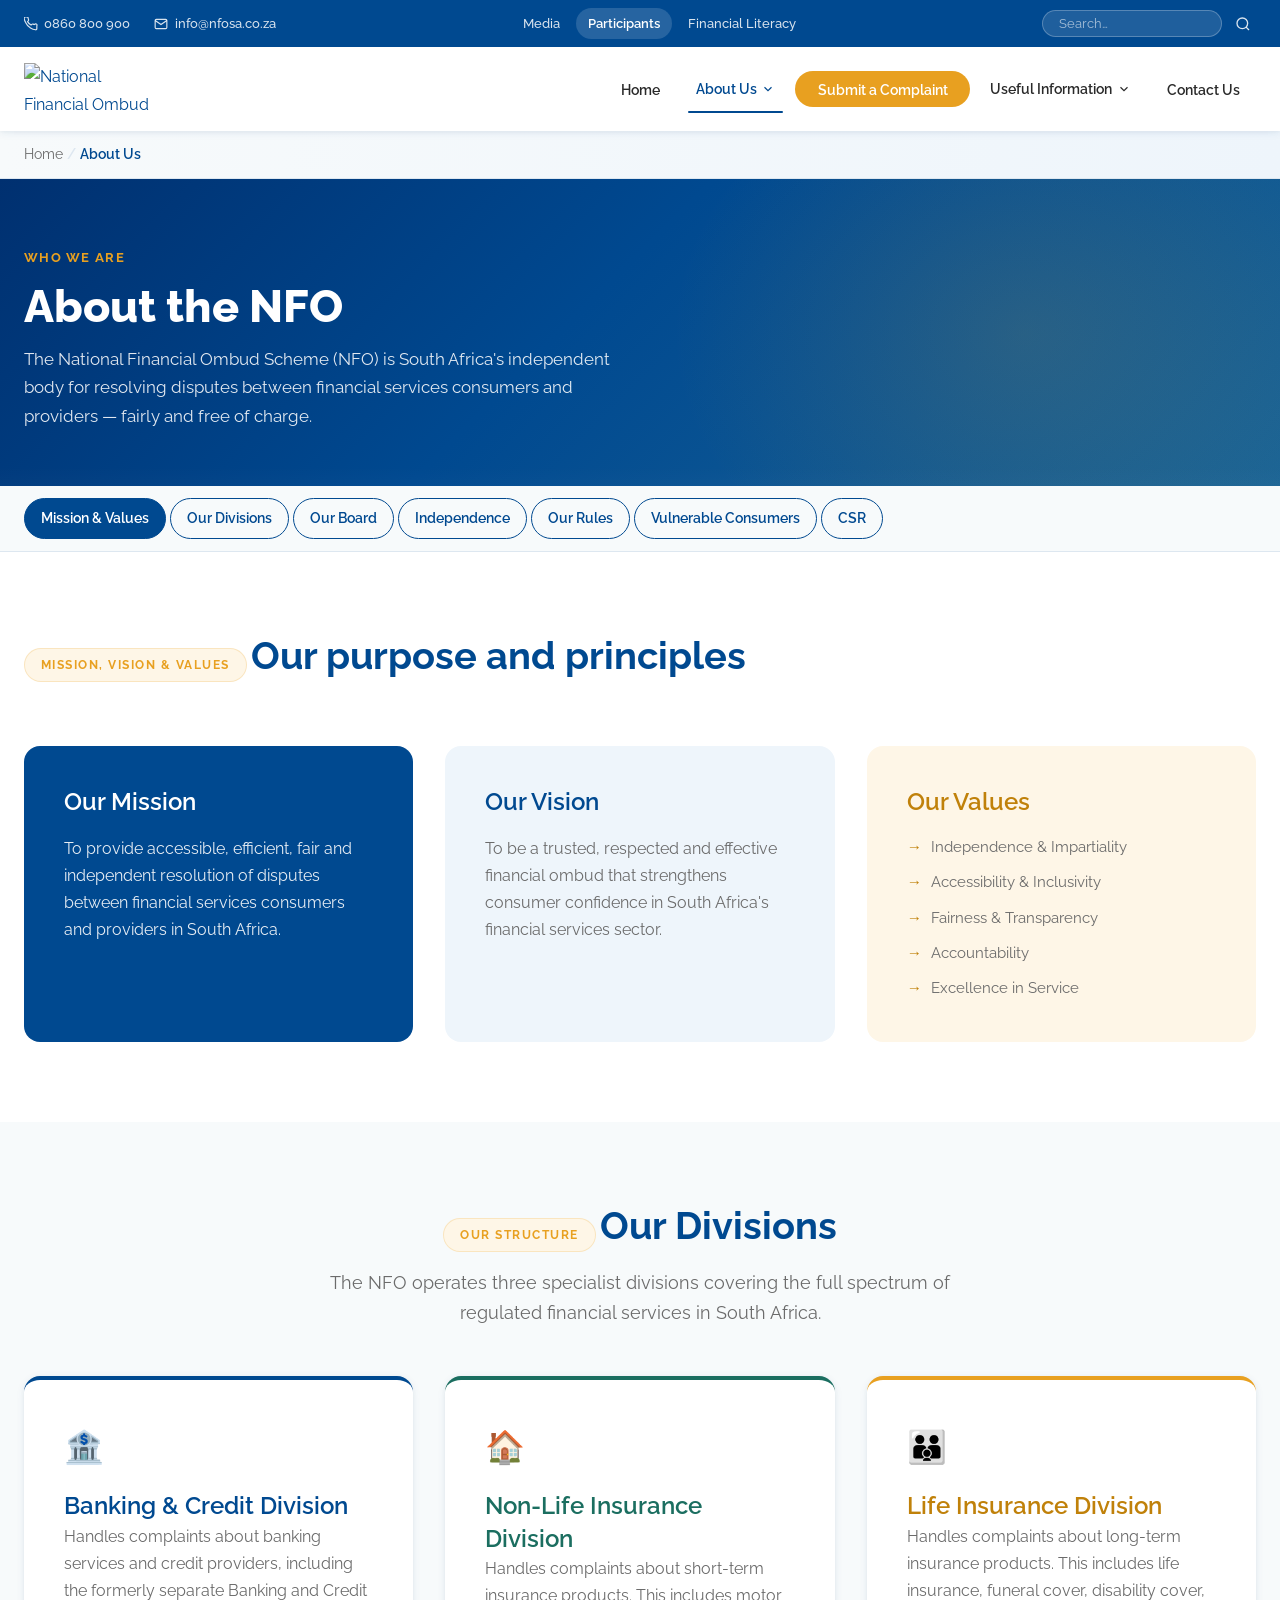
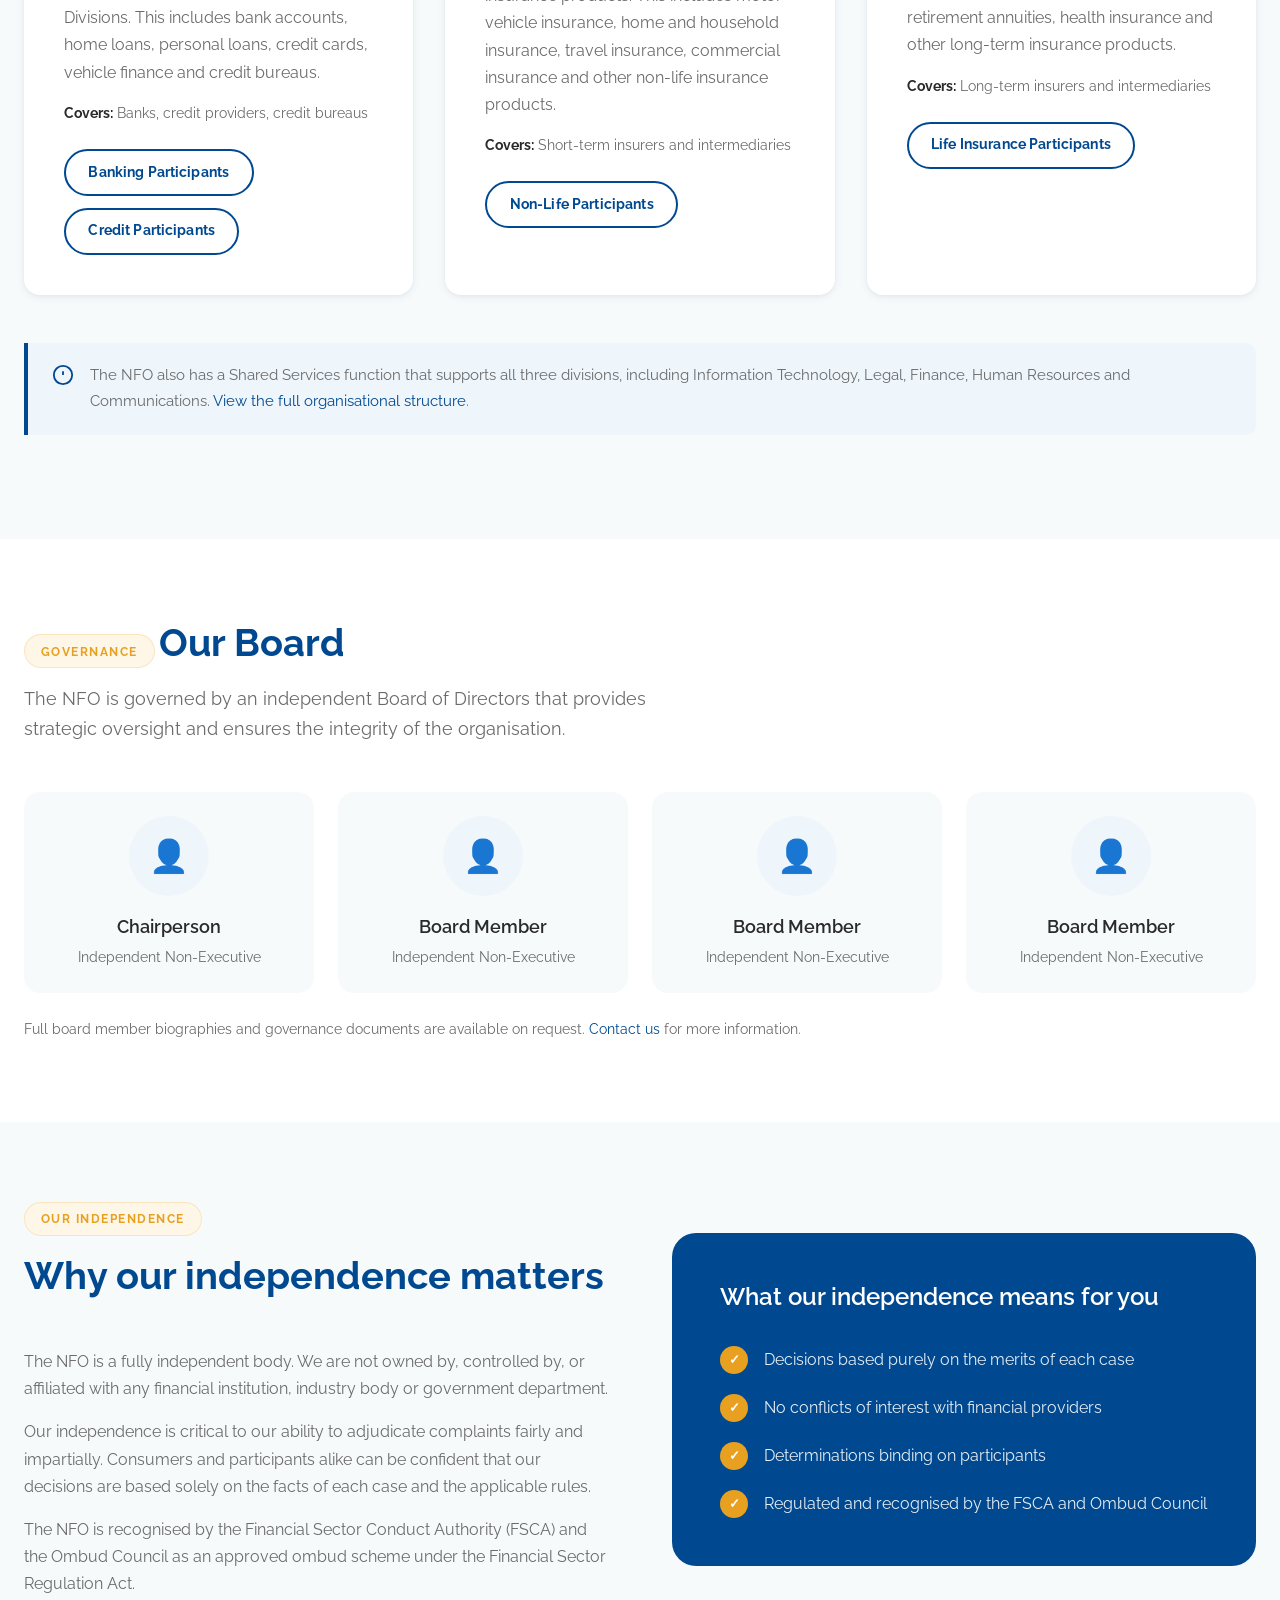
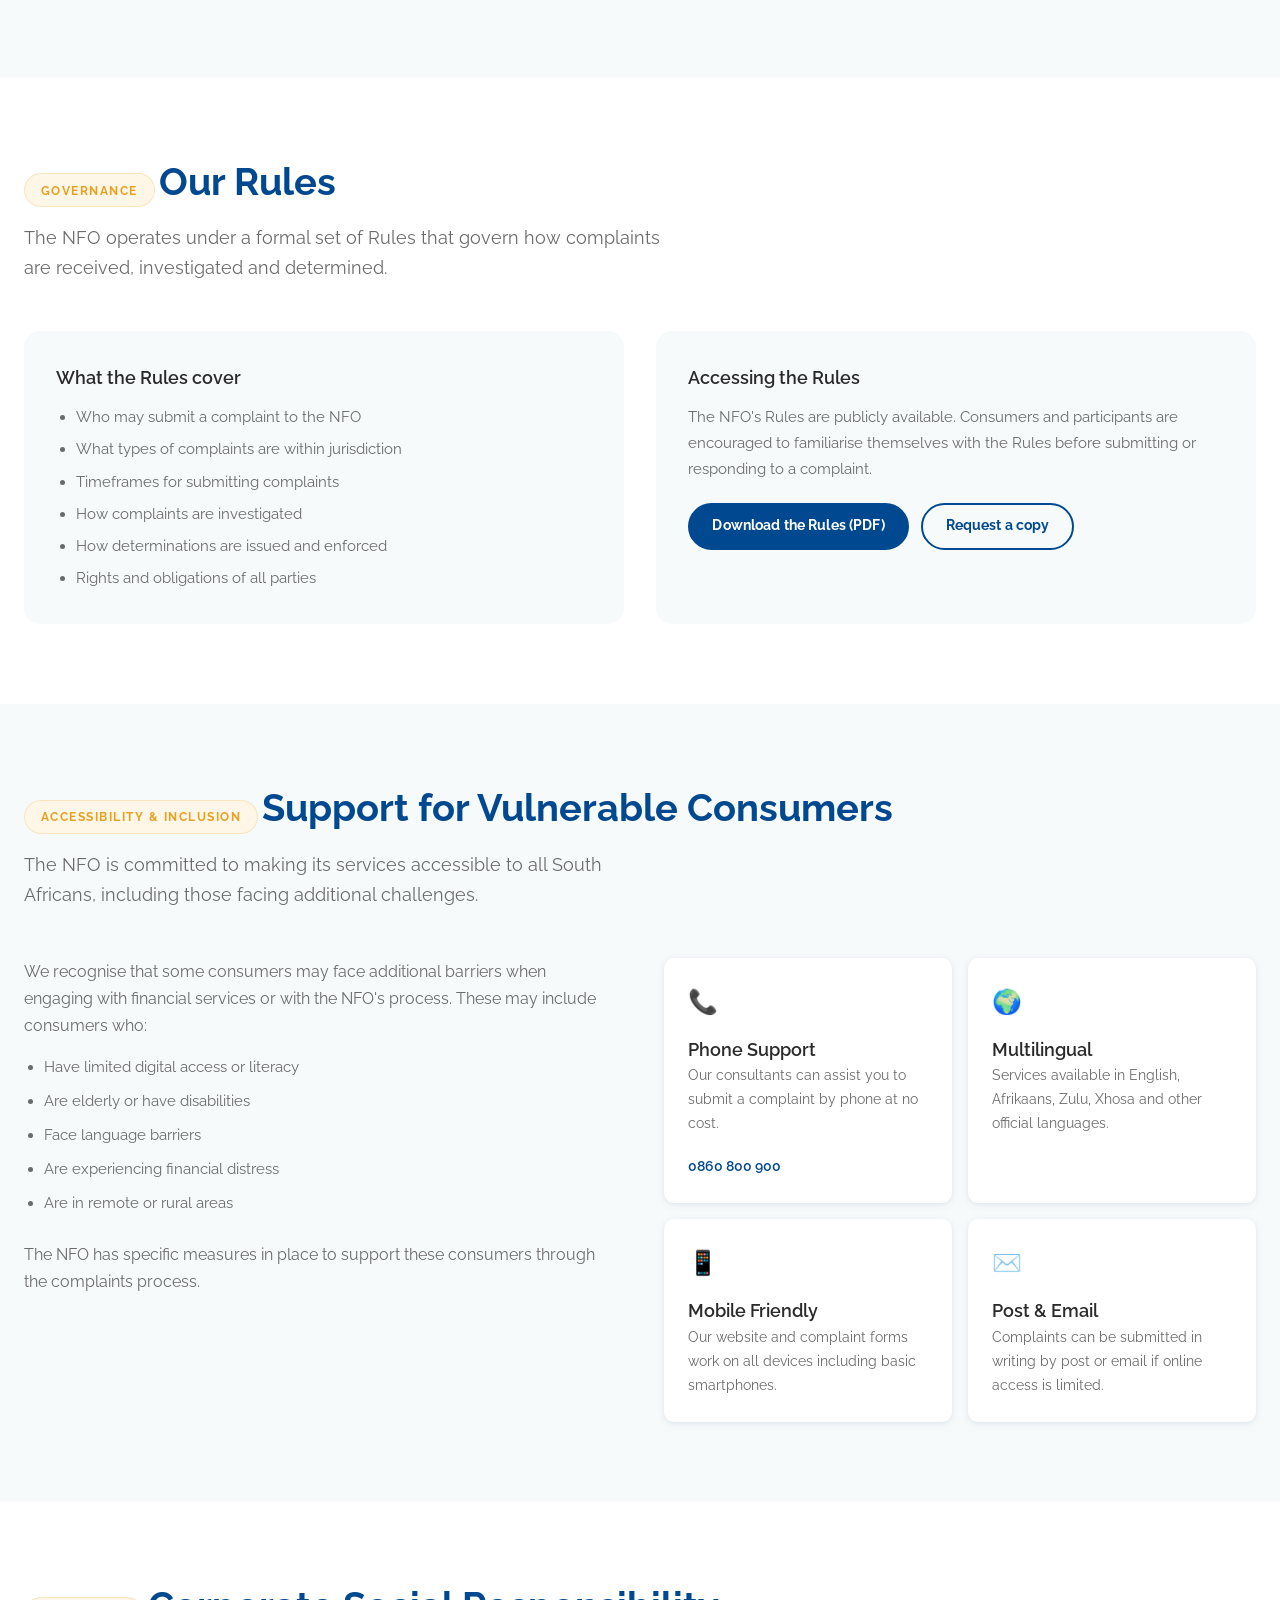
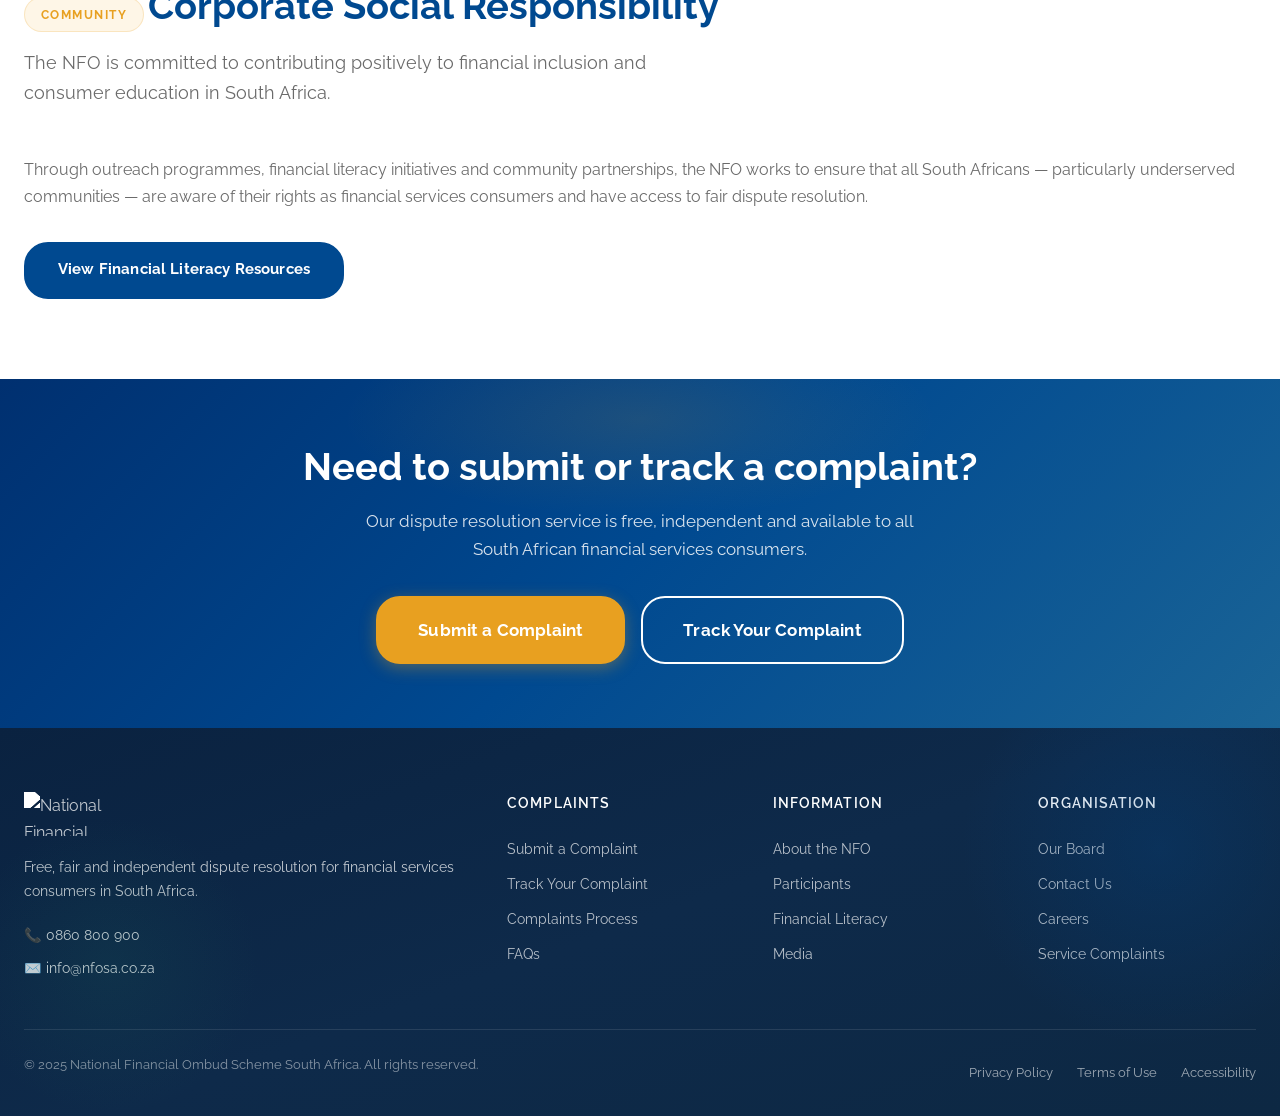
==== about.html @ b99aa600 "Initial commit: NFOSA website redesign Complete 11-page static website for the National Financial Om" ====
<!DOCTYPE html>
<html lang="en">
<head>
  <meta charset="UTF-8">
  <meta name="viewport" content="width=device-width, initial-scale=1.0">
  <meta name="description" content="Learn about the National Financial Ombud Scheme (NFO) – South Africa's independent financial dispute resolution body. Our mission, board, divisions and values.">
  <meta name="robots" content="index, follow">
  <title>About Us – NFO SA</title>
  <link rel="preconnect" href="https://fonts.googleapis.com">
  <link rel="preconnect" href="https://fonts.gstatic.com" crossorigin>
  <link href="https://fonts.googleapis.com/css2?family=Raleway:wght@300;400;500;600;700;800&display=swap" rel="stylesheet">
  <link rel="stylesheet" href="styles.css?v=2">
  <link rel="stylesheet" href="design.css?v=2">
  <script type="application/ld+json">
  {
    "@context": "https://schema.org",
    "@type": "AboutPage",
    "name": "About the National Financial Ombud Scheme",
    "url": "https://nfosa.co.za/about",
    "description": "Information about the NFO's mission, structure, board and independence.",
    "breadcrumb": {
      "@type": "BreadcrumbList",
      "itemListElement": [
        {"@type": "ListItem", "position": 1, "name": "Home", "item": "https://nfosa.co.za"},
        {"@type": "ListItem", "position": 2, "name": "About Us", "item": "https://nfosa.co.za/about"}
      ]
    }
  }
  </script>
</head>
<body>

<a class="skip-link" href="#main-content">Skip to main content</a>

<header class="site-header" role="banner">
  <div class="nav-upper" role="navigation" aria-label="Secondary navigation">
    <div class="container">
      <div class="nav-upper__contact">
        <a href="tel:+27860800900"><svg width="14" height="14" fill="none" stroke="currentColor" stroke-width="2" viewBox="0 0 24 24"><path d="M22 16.92v3a2 2 0 01-2.18 2 19.79 19.79 0 01-8.63-3.07A19.5 19.5 0 013.07 9.81 19.79 19.79 0 01.1 1.18 2 2 0 012.08 0h3a2 2 0 012 1.72 12.84 12.84 0 00.7 2.81 2 2 0 01-.45 2.11L6.09 7.91a16 16 0 006 6l1.27-1.27a2 2 0 012.11-.45 12.84 12.84 0 002.81.7A2 2 0 0122 14.92z"/></svg>0860 800 900</a>
        <a href="mailto:info@nfosa.co.za"><svg width="14" height="14" fill="none" stroke="currentColor" stroke-width="2" viewBox="0 0 24 24"><path d="M4 4h16c1.1 0 2 .9 2 2v12c0 1.1-.9 2-2 2H4c-1.1 0-2-.9-2-2V6c0-1.1.9-2 2-2z"/><polyline points="22,6 12,13 2,6"/></svg>info@nfosa.co.za</a>
      </div>
      <div class="nav-upper__links">
        <a href="media.html">Media</a>
        <a href="participants.html" class="highlight">Participants</a>
        <a href="financial-literacy.html">Financial Literacy</a>
      </div>
      <form class="nav-search" role="search" aria-label="Site search">
        <input type="search" placeholder="Search…" aria-label="Search the site">
        <button type="submit" aria-label="Submit search"><svg width="16" height="16" fill="none" stroke="currentColor" stroke-width="2" viewBox="0 0 24 24"><circle cx="11" cy="11" r="8"/><line x1="21" y1="21" x2="16.65" y2="16.65"/></svg></button>
      </form>
    </div>
  </div>
  <nav class="nav-lower" aria-label="Primary navigation">
    <div class="container">
      <a href="index.html" class="nav-logo" aria-label="NFO SA – Home">
        <img src="https://nfosa.co.za/wp-content/uploads/2024/02/NFO-Logo.png" alt="National Financial Ombud Scheme South Africa" width="140" height="52">
      </a>
      <button class="nav-toggle" aria-expanded="false" aria-controls="primary-nav" aria-label="Toggle menu"><span></span><span></span><span></span></button>
      <ul class="nav-primary" id="primary-nav" role="list">
        <li><a href="index.html">Home</a></li>
        <li class="nav-item">
          <a href="about.html" class="active">About Us <svg fill="none" stroke="currentColor" stroke-width="2" viewBox="0 0 24 24" aria-hidden="true"><polyline points="6 9 12 15 18 9"/></svg></a>
          <ul class="nav-dropdown" role="list">
            <li><a href="#mission">Mission, Vision &amp; Values</a></li>
            <li><a href="#divisions">Our Divisions</a></li>
            <li><a href="#board">Our Board</a></li>
            <li><a href="#independence">Independence</a></li>
            <li><a href="#rules">Our Rules</a></li>
            <li><a href="#vulnerable">Vulnerable Consumers</a></li>
            <li><a href="#csr">CSR</a></li>
          </ul>
        </li>
        <li><a href="submit-complaint.html" class="nav-cta">Submit a Complaint</a></li>
        <li class="nav-item">
          <a href="useful-information.html">Useful Information <svg fill="none" stroke="currentColor" stroke-width="2" viewBox="0 0 24 24" aria-hidden="true"><polyline points="6 9 12 15 18 9"/></svg></a>
          <ul class="nav-dropdown" role="list">
            <li><a href="complaints-process.html">Complaints Process</a></li>
            <li><a href="track-complaint.html">Track Your Complaint</a></li>
            <li><a href="faqs.html">FAQs</a></li>
          </ul>
        </li>
        <li><a href="contact.html">Contact Us</a></li>
      </ul>
    </div>
  </nav>
</header>

<main id="main-content">

  <nav class="breadcrumb" aria-label="Breadcrumb">
    <div class="container">
      <ol><li><a href="index.html">Home</a></li><li>About Us</li></ol>
    </div>
  </nav>

  <section class="page-hero" aria-labelledby="page-heading">
    <div class="container">
      <div class="page-hero__eyebrow">Who we are</div>
      <h1 id="page-heading">About the NFO</h1>
      <p>The National Financial Ombud Scheme (NFO) is South Africa's independent body for resolving disputes between financial services consumers and providers — fairly and free of charge.</p>
    </div>
  </section>

  <!-- In-page nav -->
  <div style="background:var(--bg); border-bottom:1px solid var(--border); position:sticky; top:0; z-index:100;">
    <div class="container">
      <nav aria-label="Page sections" style="display:flex; gap:.25rem; overflow-x:auto; padding:.75rem 0; scrollbar-width:none;">
        <a href="#mission" style="white-space:nowrap; padding:.5rem 1rem; border-radius:var(--r-xl); font-size:.85rem; font-weight:600; color:var(--text-dark); background:var(--white); border:1px solid var(--border);">Mission &amp; Values</a>
        <a href="#divisions" style="white-space:nowrap; padding:.5rem 1rem; border-radius:var(--r-xl); font-size:.85rem; font-weight:600; color:var(--text-dark); background:var(--white); border:1px solid var(--border);">Our Divisions</a>
        <a href="#board" style="white-space:nowrap; padding:.5rem 1rem; border-radius:var(--r-xl); font-size:.85rem; font-weight:600; color:var(--text-dark); background:var(--white); border:1px solid var(--border);">Our Board</a>
        <a href="#independence" style="white-space:nowrap; padding:.5rem 1rem; border-radius:var(--r-xl); font-size:.85rem; font-weight:600; color:var(--text-dark); background:var(--white); border:1px solid var(--border);">Independence</a>
        <a href="#rules" style="white-space:nowrap; padding:.5rem 1rem; border-radius:var(--r-xl); font-size:.85rem; font-weight:600; color:var(--text-dark); background:var(--white); border:1px solid var(--border);">Our Rules</a>
        <a href="#vulnerable" style="white-space:nowrap; padding:.5rem 1rem; border-radius:var(--r-xl); font-size:.85rem; font-weight:600; color:var(--text-dark); background:var(--white); border:1px solid var(--border);">Vulnerable Consumers</a>
        <a href="#csr" style="white-space:nowrap; padding:.5rem 1rem; border-radius:var(--r-xl); font-size:.85rem; font-weight:600; color:var(--text-dark); background:var(--white); border:1px solid var(--border);">CSR</a>
      </nav>
    </div>
  </div>

  <!-- Mission, Vision, Values -->
  <section class="section" id="mission" aria-labelledby="mission-heading">
    <div class="container">
      <div class="section-header">
        <div class="eyebrow">Mission, Vision &amp; Values</div>
        <h2 id="mission-heading">Our purpose and principles</h2>
      </div>
      <div class="grid-3">
        <div style="background:var(--blue); border-radius:var(--r-lg); padding:2.5rem;">
          <h3 style="color:var(--white); margin-bottom:1rem;">Our Mission</h3>
          <p style="color:rgba(255,255,255,.9);">To provide accessible, efficient, fair and independent resolution of disputes between financial services consumers and providers in South Africa.</p>
        </div>
        <div style="background:var(--blue-light); border-radius:var(--r-lg); padding:2.5rem;">
          <h3 style="color:var(--blue); margin-bottom:1rem;">Our Vision</h3>
          <p>To be a trusted, respected and effective financial ombud that strengthens consumer confidence in South Africa's financial services sector.</p>
        </div>
        <div style="background:var(--gold-light); border-radius:var(--r-lg); padding:2.5rem;">
          <h3 style="color:var(--gold-dark); margin-bottom:1rem;">Our Values</h3>
          <ul style="list-style:none; padding:0;">
            <li style="display:flex; gap:.6rem; align-items:flex-start; margin-bottom:.6rem; font-size:.95rem;"><span style="color:var(--gold-dark); font-weight:700;">→</span> Independence &amp; Impartiality</li>
            <li style="display:flex; gap:.6rem; align-items:flex-start; margin-bottom:.6rem; font-size:.95rem;"><span style="color:var(--gold-dark); font-weight:700;">→</span> Accessibility &amp; Inclusivity</li>
            <li style="display:flex; gap:.6rem; align-items:flex-start; margin-bottom:.6rem; font-size:.95rem;"><span style="color:var(--gold-dark); font-weight:700;">→</span> Fairness &amp; Transparency</li>
            <li style="display:flex; gap:.6rem; align-items:flex-start; margin-bottom:.6rem; font-size:.95rem;"><span style="color:var(--gold-dark); font-weight:700;">→</span> Accountability</li>
            <li style="display:flex; gap:.6rem; align-items:flex-start; font-size:.95rem;"><span style="color:var(--gold-dark); font-weight:700;">→</span> Excellence in Service</li>
          </ul>
        </div>
      </div>
    </div>
  </section>

  <!-- Our Divisions -->
  <section class="section section--alt" id="divisions" aria-labelledby="divisions-heading">
    <div class="container">
      <div class="section-header section-header--center">
        <div class="eyebrow">Our Structure</div>
        <h2 id="divisions-heading">Our Divisions</h2>
        <p class="lead">The NFO operates three specialist divisions covering the full spectrum of regulated financial services in South Africa.</p>
      </div>

      <div class="grid-3" style="margin-bottom:3rem;">
        <article style="background:var(--white); border-radius:var(--r-lg); padding:2.5rem; box-shadow:var(--sh-sm); border-top:4px solid var(--blue);">
          <div style="font-size:2rem; margin-bottom:1rem;" aria-hidden="true">🏦</div>
          <h3 style="color:var(--blue);">Banking &amp; Credit Division</h3>
          <p>Handles complaints about banking services and credit providers, including the formerly separate Banking and Credit Divisions. This includes bank accounts, home loans, personal loans, credit cards, vehicle finance and credit bureaus.</p>
          <p style="font-size:.85rem; color:var(--text); margin-top:1rem;"><strong>Covers:</strong> Banks, credit providers, credit bureaus</p>
          <div style="display:flex; gap:.75rem; margin-top:1.5rem; flex-wrap:wrap;">
            <a href="participants.html#banking" class="btn btn--ghost btn--sm">Banking Participants</a>
            <a href="participants.html#credit" class="btn btn--ghost btn--sm">Credit Participants</a>
          </div>
        </article>

        <article style="background:var(--white); border-radius:var(--r-lg); padding:2.5rem; box-shadow:var(--sh-sm); border-top:4px solid var(--teal);">
          <div style="font-size:2rem; margin-bottom:1rem;" aria-hidden="true">🏠</div>
          <h3 style="color:var(--teal);">Non-Life Insurance Division</h3>
          <p>Handles complaints about short-term insurance products. This includes motor vehicle insurance, home and household insurance, travel insurance, commercial insurance and other non-life insurance products.</p>
          <p style="font-size:.85rem; color:var(--text); margin-top:1rem;"><strong>Covers:</strong> Short-term insurers and intermediaries</p>
          <div style="margin-top:1.5rem;">
            <a href="participants.html#non-life" class="btn btn--ghost btn--sm">Non-Life Participants</a>
          </div>
        </article>

        <article style="background:var(--white); border-radius:var(--r-lg); padding:2.5rem; box-shadow:var(--sh-sm); border-top:4px solid var(--gold);">
          <div style="font-size:2rem; margin-bottom:1rem;" aria-hidden="true">👪</div>
          <h3 style="color:var(--gold-dark);">Life Insurance Division</h3>
          <p>Handles complaints about long-term insurance products. This includes life insurance, funeral cover, disability cover, retirement annuities, health insurance and other long-term insurance products.</p>
          <p style="font-size:.85rem; color:var(--text); margin-top:1rem;"><strong>Covers:</strong> Long-term insurers and intermediaries</p>
          <div style="margin-top:1.5rem;">
            <a href="participants.html#life" class="btn btn--ghost btn--sm">Life Insurance Participants</a>
          </div>
        </article>
      </div>

      <!-- Organogram note -->
      <div class="notice notice--info">
        <svg fill="none" stroke="currentColor" stroke-width="2" viewBox="0 0 24 24" aria-hidden="true"><circle cx="12" cy="12" r="10"/><line x1="12" y1="8" x2="12" y2="12"/><line x1="12" y1="16" x2="12.01" y2="16"/></svg>
        <p>The NFO also has a Shared Services function that supports all three divisions, including Information Technology, Legal, Finance, Human Resources and Communications. <a href="#divisions">View the full organisational structure</a>.</p>
      </div>
    </div>
  </section>

  <!-- Our Board -->
  <section class="section" id="board" aria-labelledby="board-heading">
    <div class="container">
      <div class="section-header">
        <div class="eyebrow">Governance</div>
        <h2 id="board-heading">Our Board</h2>
        <p class="lead">The NFO is governed by an independent Board of Directors that provides strategic oversight and ensures the integrity of the organisation.</p>
      </div>
      <div class="grid-4">
        <div style="text-align:center; padding:1.5rem; background:var(--bg); border-radius:var(--r-lg);">
          <div style="width:80px; height:80px; border-radius:50%; background:var(--blue-light); margin:0 auto 1rem; display:flex; align-items:center; justify-content:center; font-size:2rem;" aria-hidden="true">👤</div>
          <h4 style="margin-bottom:.25rem;">Chairperson</h4>
          <p style="font-size:.85rem; color:var(--text); margin:0;">Independent Non-Executive</p>
        </div>
        <div style="text-align:center; padding:1.5rem; background:var(--bg); border-radius:var(--r-lg);">
          <div style="width:80px; height:80px; border-radius:50%; background:var(--blue-light); margin:0 auto 1rem; display:flex; align-items:center; justify-content:center; font-size:2rem;" aria-hidden="true">👤</div>
          <h4 style="margin-bottom:.25rem;">Board Member</h4>
          <p style="font-size:.85rem; color:var(--text); margin:0;">Independent Non-Executive</p>
        </div>
        <div style="text-align:center; padding:1.5rem; background:var(--bg); border-radius:var(--r-lg);">
          <div style="width:80px; height:80px; border-radius:50%; background:var(--blue-light); margin:0 auto 1rem; display:flex; align-items:center; justify-content:center; font-size:2rem;" aria-hidden="true">👤</div>
          <h4 style="margin-bottom:.25rem;">Board Member</h4>
          <p style="font-size:.85rem; color:var(--text); margin:0;">Independent Non-Executive</p>
        </div>
        <div style="text-align:center; padding:1.5rem; background:var(--bg); border-radius:var(--r-lg);">
          <div style="width:80px; height:80px; border-radius:50%; background:var(--blue-light); margin:0 auto 1rem; display:flex; align-items:center; justify-content:center; font-size:2rem;" aria-hidden="true">👤</div>
          <h4 style="margin-bottom:.25rem;">Board Member</h4>
          <p style="font-size:.85rem; color:var(--text); margin:0;">Independent Non-Executive</p>
        </div>
      </div>
      <p style="margin-top:1.5rem; font-size:.9rem; color:var(--text);">Full board member biographies and governance documents are available on request. <a href="contact.html">Contact us</a> for more information.</p>
    </div>
  </section>

  <!-- Independence -->
  <section class="section section--alt" id="independence" aria-labelledby="independence-heading">
    <div class="container">
      <div class="grid-2" style="gap:4rem; align-items:center;">
        <div>
          <div class="section-header">
            <div class="eyebrow">Our Independence</div>
            <h2 id="independence-heading">Why our independence matters</h2>
          </div>
          <p>The NFO is a fully independent body. We are not owned by, controlled by, or affiliated with any financial institution, industry body or government department.</p>
          <p>Our independence is critical to our ability to adjudicate complaints fairly and impartially. Consumers and participants alike can be confident that our decisions are based solely on the facts of each case and the applicable rules.</p>
          <p>The NFO is recognised by the Financial Sector Conduct Authority (FSCA) and the Ombud Council as an approved ombud scheme under the Financial Sector Regulation Act.</p>
        </div>
        <div style="background:var(--blue); border-radius:var(--r-xl); padding:3rem; color:var(--white);">
          <h3 style="color:var(--white); margin-bottom:2rem;">What our independence means for you</h3>
          <ul style="list-style:none; padding:0;">
            <li style="display:flex; gap:1rem; margin-bottom:1.25rem; align-items:flex-start;">
              <span style="background:var(--gold); border-radius:50%; width:28px; height:28px; display:flex; align-items:center; justify-content:center; flex-shrink:0; font-size:.8rem; font-weight:700;">✓</span>
              <span style="color:rgba(255,255,255,.9);">Decisions based purely on the merits of each case</span>
            </li>
            <li style="display:flex; gap:1rem; margin-bottom:1.25rem; align-items:flex-start;">
              <span style="background:var(--gold); border-radius:50%; width:28px; height:28px; display:flex; align-items:center; justify-content:center; flex-shrink:0; font-size:.8rem; font-weight:700;">✓</span>
              <span style="color:rgba(255,255,255,.9);">No conflicts of interest with financial providers</span>
            </li>
            <li style="display:flex; gap:1rem; margin-bottom:1.25rem; align-items:flex-start;">
              <span style="background:var(--gold); border-radius:50%; width:28px; height:28px; display:flex; align-items:center; justify-content:center; flex-shrink:0; font-size:.8rem; font-weight:700;">✓</span>
              <span style="color:rgba(255,255,255,.9);">Determinations binding on participants</span>
            </li>
            <li style="display:flex; gap:1rem; align-items:flex-start;">
              <span style="background:var(--gold); border-radius:50%; width:28px; height:28px; display:flex; align-items:center; justify-content:center; flex-shrink:0; font-size:.8rem; font-weight:700;">✓</span>
              <span style="color:rgba(255,255,255,.9);">Regulated and recognised by the FSCA and Ombud Council</span>
            </li>
          </ul>
        </div>
      </div>
    </div>
  </section>

  <!-- Our Rules -->
  <section class="section" id="rules" aria-labelledby="rules-heading">
    <div class="container">
      <div class="section-header">
        <div class="eyebrow">Governance</div>
        <h2 id="rules-heading">Our Rules</h2>
        <p class="lead">The NFO operates under a formal set of Rules that govern how complaints are received, investigated and determined.</p>
      </div>
      <div class="grid-2" style="gap:2rem;">
        <div style="background:var(--bg); border-radius:var(--r-lg); padding:2rem;">
          <h4 style="margin-bottom:.75rem;">What the Rules cover</h4>
          <ul style="list-style:disc; padding-left:1.25rem; color:var(--text); font-size:.95rem;">
            <li style="margin-bottom:.4rem;">Who may submit a complaint to the NFO</li>
            <li style="margin-bottom:.4rem;">What types of complaints are within jurisdiction</li>
            <li style="margin-bottom:.4rem;">Timeframes for submitting complaints</li>
            <li style="margin-bottom:.4rem;">How complaints are investigated</li>
            <li style="margin-bottom:.4rem;">How determinations are issued and enforced</li>
            <li>Rights and obligations of all parties</li>
          </ul>
        </div>
        <div style="background:var(--bg); border-radius:var(--r-lg); padding:2rem;">
          <h4 style="margin-bottom:.75rem;">Accessing the Rules</h4>
          <p style="font-size:.95rem;">The NFO's Rules are publicly available. Consumers and participants are encouraged to familiarise themselves with the Rules before submitting or responding to a complaint.</p>
          <div style="margin-top:1.25rem; display:flex; gap:.75rem; flex-wrap:wrap;">
            <a href="#" class="btn btn--blue btn--sm">Download the Rules (PDF)</a>
            <a href="contact.html" class="btn btn--ghost btn--sm">Request a copy</a>
          </div>
        </div>
      </div>
    </div>
  </section>

  <!-- Vulnerable Consumers -->
  <section class="section section--alt" id="vulnerable" aria-labelledby="vulnerable-heading">
    <div class="container">
      <div class="section-header">
        <div class="eyebrow">Accessibility &amp; Inclusion</div>
        <h2 id="vulnerable-heading">Support for Vulnerable Consumers</h2>
        <p class="lead">The NFO is committed to making its services accessible to all South Africans, including those facing additional challenges.</p>
      </div>
      <div class="grid-2" style="gap:3rem; align-items:start;">
        <div>
          <p>We recognise that some consumers may face additional barriers when engaging with financial services or with the NFO's process. These may include consumers who:</p>
          <ul style="list-style:disc; padding-left:1.25rem; color:var(--text); font-size:.95rem; margin:1rem 0 1.5rem;">
            <li style="margin-bottom:.5rem;">Have limited digital access or literacy</li>
            <li style="margin-bottom:.5rem;">Are elderly or have disabilities</li>
            <li style="margin-bottom:.5rem;">Face language barriers</li>
            <li style="margin-bottom:.5rem;">Are experiencing financial distress</li>
            <li>Are in remote or rural areas</li>
          </ul>
          <p>The NFO has specific measures in place to support these consumers through the complaints process.</p>
        </div>
        <div>
          <div class="grid-2" style="gap:1rem;">
            <div style="background:var(--white); border-radius:var(--r-md); padding:1.5rem; box-shadow:var(--sh-sm);">
              <div style="font-size:1.5rem; margin-bottom:.75rem;" aria-hidden="true">📞</div>
              <h4>Phone Support</h4>
              <p style="font-size:.88rem;">Our consultants can assist you to submit a complaint by phone at no cost.</p>
              <a href="tel:+27860800900" style="font-size:.88rem; font-weight:600; color:var(--blue);">0860 800 900</a>
            </div>
            <div style="background:var(--white); border-radius:var(--r-md); padding:1.5rem; box-shadow:var(--sh-sm);">
              <div style="font-size:1.5rem; margin-bottom:.75rem;" aria-hidden="true">🌍</div>
              <h4>Multilingual</h4>
              <p style="font-size:.88rem;">Services available in English, Afrikaans, Zulu, Xhosa and other official languages.</p>
            </div>
            <div style="background:var(--white); border-radius:var(--r-md); padding:1.5rem; box-shadow:var(--sh-sm);">
              <div style="font-size:1.5rem; margin-bottom:.75rem;" aria-hidden="true">📱</div>
              <h4>Mobile Friendly</h4>
              <p style="font-size:.88rem;">Our website and complaint forms work on all devices including basic smartphones.</p>
            </div>
            <div style="background:var(--white); border-radius:var(--r-md); padding:1.5rem; box-shadow:var(--sh-sm);">
              <div style="font-size:1.5rem; margin-bottom:.75rem;" aria-hidden="true">✉️</div>
              <h4>Post &amp; Email</h4>
              <p style="font-size:.88rem;">Complaints can be submitted in writing by post or email if online access is limited.</p>
            </div>
          </div>
        </div>
      </div>
    </div>
  </section>

  <!-- CSR -->
  <section class="section" id="csr" aria-labelledby="csr-heading">
    <div class="container">
      <div class="section-header">
        <div class="eyebrow">Community</div>
        <h2 id="csr-heading">Corporate Social Responsibility</h2>
        <p class="lead">The NFO is committed to contributing positively to financial inclusion and consumer education in South Africa.</p>
      </div>
      <p>Through outreach programmes, financial literacy initiatives and community partnerships, the NFO works to ensure that all South Africans — particularly underserved communities — are aware of their rights as financial services consumers and have access to fair dispute resolution.</p>
      <div style="margin-top:2rem;">
        <a href="financial-literacy.html" class="btn btn--blue">View Financial Literacy Resources</a>
      </div>
    </div>
  </section>

  <!-- CTA Strip -->
  <section class="cta-strip" aria-labelledby="cta-heading">
    <div class="container">
      <h2 id="cta-heading">Need to submit or track a complaint?</h2>
      <p>Our dispute resolution service is free, independent and available to all South African financial services consumers.</p>
      <div class="cta-strip__actions">
        <a href="submit-complaint.html" class="btn btn--primary btn--lg">Submit a Complaint</a>
        <a href="track-complaint.html" class="btn btn--outline btn--lg">Track Your Complaint</a>
      </div>
    </div>
  </section>

</main>

<footer class="site-footer" role="contentinfo">
  <div class="container">
    <div class="footer-grid">
      <div class="footer-col">
        <div class="footer-logo"><img src="https://nfosa.co.za/wp-content/uploads/2024/02/NFO-Logo.png" alt="National Financial Ombud Scheme South Africa" width="120" height="44"></div>
        <p>Free, fair and independent dispute resolution for financial services consumers in South Africa.</p>
        <div style="margin-top:1.25rem;">
          <a href="tel:+27860800900" style="color:rgba(255,255,255,.8); display:block; margin-bottom:.4rem; font-size:.88rem;">📞 0860 800 900</a>
          <a href="mailto:info@nfosa.co.za" style="color:rgba(255,255,255,.8); font-size:.88rem;">✉️ info@nfosa.co.za</a>
        </div>
      </div>
      <div class="footer-col">
        <h5>Complaints</h5>
        <ul>
          <li><a href="submit-complaint.html">Submit a Complaint</a></li>
          <li><a href="track-complaint.html">Track Your Complaint</a></li>
          <li><a href="complaints-process.html">Complaints Process</a></li>
          <li><a href="faqs.html">FAQs</a></li>
        </ul>
      </div>
      <div class="footer-col">
        <h5>Information</h5>
        <ul>
          <li><a href="about.html">About the NFO</a></li>
          <li><a href="participants.html">Participants</a></li>
          <li><a href="financial-literacy.html">Financial Literacy</a></li>
          <li><a href="media.html">Media</a></li>
        </ul>
      </div>
      <div class="footer-col">
        <h5>Organisation</h5>
        <ul>
          <li><a href="#board">Our Board</a></li>
          <li><a href="contact.html">Contact Us</a></li>
          <li><a href="contact.html#careers">Careers</a></li>
          <li><a href="contact.html#service-complaints">Service Complaints</a></li>
        </ul>
      </div>
    </div>
    <div class="footer-bottom">
      <p>&copy; 2025 National Financial Ombud Scheme South Africa. All rights reserved.</p>
      <div style="display:flex; gap:1.5rem; flex-wrap:wrap;">
        <a href="/privacy-policy">Privacy Policy</a><a href="/terms">Terms of Use</a><a href="/accessibility">Accessibility</a>
      </div>
    </div>
  </div>
</footer>

<div class="mobile-cta-bar" role="complementary">
  <a href="submit-complaint.html" class="btn btn--primary">Submit Complaint</a>
  <a href="track-complaint.html" class="btn btn--outline">Track Complaint</a>
</div>

<script src="main.js?v=3" defer></script>
</body>
</html>
---- styles.css ----
/* =====================================================
   NFO SA – National Financial Ombud Scheme
   Stylesheet · Raleway · #004990 brand
   ===================================================== */

/* ── Custom Properties ── */
:root {
  --blue:          #004990;
  --blue-dark:     #003570;
  --blue-mid:      #1A6496;
  --blue-light:    #EEF5FB;
  --blue-xlight:   #F5F9FD;

  --gold:          #E8A020;
  --gold-dark:     #C0810A;
  --gold-light:    #FEF6E7;

  --teal:          #1B6E60;
  --teal-mid:      #2D8A76;
  --teal-light:    #E5F4F0;

  --text:          #6B6B6B;
  --text-dark:     #2A2A2A;
  --text-mid:      #444444;
  --white:         #FFFFFF;
  --bg:            #F7FAFB;
  --border:        #DDE7F0;

  --font:          'Raleway', sans-serif;

  --r-sm:  6px;
  --r-md:  10px;
  --r-lg:  16px;
  --r-xl:  24px;

  --sh-sm: 0 2px 8px rgba(0,73,144,.08);
  --sh-md: 0 4px 20px rgba(0,73,144,.12);
  --sh-lg: 0 8px 40px rgba(0,73,144,.18);

  --ease: .22s ease;
  --max:  1280px;
}

/* ── Reset ── */
*, *::before, *::after { box-sizing: border-box; margin: 0; padding: 0; }
html { font-size: 16px; scroll-behavior: smooth; }
body { font-family: var(--font); color: var(--text); background: var(--white); line-height: 1.7; -webkit-font-smoothing: antialiased; }
img { max-width: 100%; display: block; }
a { color: var(--blue); text-decoration: none; transition: color var(--ease); }
a:hover { color: var(--blue-dark); text-decoration: underline; }
a:focus-visible { outline: 3px solid var(--gold); outline-offset: 3px; border-radius: 3px; }
ul, ol { list-style: none; }
button { cursor: pointer; font-family: var(--font); }

/* ── Typography ── */
h1 { font-size: clamp(2rem, 5vw, 3.4rem); font-weight: 800; color: var(--text-dark); line-height: 1.15; }
h2 { font-size: clamp(1.5rem, 3.5vw, 2.4rem); font-weight: 700; color: var(--blue); line-height: 1.25; }
h3 { font-size: clamp(1.1rem, 2.5vw, 1.5rem); font-weight: 600; color: var(--text-dark); line-height: 1.35; }
h4 { font-size: 1.1rem; font-weight: 600; color: var(--text-dark); }
h5 { font-size: 1rem; font-weight: 600; }
p  { margin-bottom: 1rem; }
p:last-child { margin-bottom: 0; }
strong { font-weight: 700; color: var(--text-dark); }

/* ── Layout ── */
.container { max-width: var(--max); margin: 0 auto; padding: 0 1.5rem; }
.section    { padding: 5rem 0; }
.section--sm{ padding: 3rem 0; }
.section--alt { background: var(--bg); }
.section--blue{ background: var(--blue); color: var(--white); }
.section--blue h2, .section--blue h3 { color: var(--white); }
.section--blue p { color: rgba(255,255,255,.85); }

.grid-2 { display: grid; grid-template-columns: repeat(auto-fit, minmax(280px, 1fr)); gap: 2rem; }
.grid-3 { display: grid; grid-template-columns: repeat(auto-fit, minmax(240px, 1fr)); gap: 2rem; }
.grid-4 { display: grid; grid-template-columns: repeat(auto-fit, minmax(200px, 1fr)); gap: 1.5rem; }

.flex { display: flex; }
.flex-center { display: flex; align-items: center; justify-content: center; }
.gap-1 { gap: 1rem; }
.gap-2 { gap: 2rem; }

.text-center { text-align: center; }
.mt-1 { margin-top: 1rem; }
.mt-2 { margin-top: 2rem; }
.mb-1 { margin-bottom: 1rem; }
.mb-2 { margin-bottom: 2rem; }

/* ── Buttons ── */
.btn {
  display: inline-flex; align-items: center; gap: .5rem;
  padding: .85rem 2rem; border-radius: var(--r-xl);
  font-family: var(--font); font-size: .95rem; font-weight: 700;
  letter-spacing: .02em; border: 2px solid transparent;
  transition: all var(--ease); text-decoration: none; white-space: nowrap;
}
.btn--primary { background: var(--gold); color: var(--white); border-color: var(--gold); }
.btn--primary:hover { background: var(--gold-dark); border-color: var(--gold-dark); color: var(--white); text-decoration: none; }
.btn--outline { background: transparent; color: var(--white); border-color: var(--white); }
.btn--outline:hover { background: var(--white); color: var(--blue); text-decoration: none; }
.btn--blue { background: var(--blue); color: var(--white); border-color: var(--blue); }
.btn--blue:hover { background: var(--blue-dark); border-color: var(--blue-dark); color: var(--white); text-decoration: none; }
.btn--ghost { background: transparent; color: var(--blue); border-color: var(--blue); }
.btn--ghost:hover { background: var(--blue); color: var(--white); text-decoration: none; }
.btn--sm { padding: .6rem 1.4rem; font-size: .875rem; }
.btn--lg { padding: 1.1rem 2.5rem; font-size: 1.05rem; }
.btn svg { width: 18px; height: 18px; flex-shrink: 0; }

/* ── Section Headers ── */
.section-header { margin-bottom: 3rem; }
.section-header--center { text-align: center; }
.section-header .eyebrow {
  display: inline-block; font-size: .78rem; font-weight: 700;
  letter-spacing: .12em; text-transform: uppercase; color: var(--gold);
  background: var(--gold-light); padding: .35rem 1rem;
  border-radius: var(--r-xl); margin-bottom: 1rem;
}
.section-header--blue .eyebrow { background: rgba(255,255,255,.15); color: var(--white); }
.section-header p.lead { font-size: 1.1rem; color: var(--text); max-width: 640px; }
.section-header--center p.lead { margin: 0 auto; }

/* ─────────────────────────────────────────
   HEADER / NAVIGATION
───────────────────────────────────────── */
.site-header {
  position: sticky; top: 0; z-index: 1000;
  background: var(--white); box-shadow: var(--sh-sm);
}

/* Upper nav bar */
.nav-upper {
  background: var(--blue);
  color: rgba(255,255,255,.85);
  font-size: .8rem; font-weight: 500;
}
.nav-upper .container {
  display: flex; align-items: center;
  justify-content: space-between; padding-top: .5rem; padding-bottom: .5rem;
}
.nav-upper__contact { display: flex; align-items: center; gap: 1.5rem; }
.nav-upper__contact a { color: rgba(255,255,255,.85); display: flex; align-items: center; gap: .4rem; }
.nav-upper__contact a:hover { color: var(--white); text-decoration: none; }
.nav-upper__links { display: flex; align-items: center; gap: .25rem; }
.nav-upper__links a {
  color: rgba(255,255,255,.85); padding: .3rem .75rem;
  border-radius: var(--r-xl); transition: all var(--ease);
}
.nav-upper__links a:hover { background: rgba(255,255,255,.15); color: var(--white); text-decoration: none; }
.nav-upper__links a.highlight { background: rgba(255,255,255,.15); color: var(--white); font-weight: 600; }

/* Search */
.nav-search { display: flex; align-items: center; gap: .5rem; }
.nav-search input {
  background: rgba(255,255,255,.12); border: 1px solid rgba(255,255,255,.25);
  border-radius: var(--r-xl); padding: .3rem 1rem; color: var(--white);
  font-family: var(--font); font-size: .8rem; width: 180px; transition: all var(--ease);
}
.nav-search input::placeholder { color: rgba(255,255,255,.6); }
.nav-search input:focus { outline: none; background: rgba(255,255,255,.2); border-color: rgba(255,255,255,.5); width: 220px; }
.nav-search button { background: none; border: none; color: rgba(255,255,255,.85); display: flex; padding: .3rem; }
.nav-search button:hover { color: var(--white); }

/* Lower nav bar */
.nav-lower { background: var(--white); }
.nav-lower .container {
  display: flex; align-items: center;
  justify-content: space-between; padding-top: 1rem; padding-bottom: 1rem;
}
.nav-logo img { height: 52px; width: auto; }
.nav-logo:hover { text-decoration: none; }

.nav-primary { display: flex; align-items: center; gap: .25rem; }
.nav-primary a {
  padding: .6rem 1rem; border-radius: var(--r-sm); font-size: .9rem; font-weight: 600;
  color: var(--text-dark); transition: all var(--ease); position: relative;
}
.nav-primary a:hover { color: var(--blue); background: var(--blue-light); text-decoration: none; }
.nav-primary a.active { color: var(--blue); }
.nav-primary a.active::after {
  content: ''; position: absolute; bottom: -1rem; left: 0; right: 0;
  height: 3px; background: var(--blue); border-radius: 2px 2px 0 0;
}
.nav-primary a.nav-cta {
  background: var(--gold); color: var(--white); border-radius: var(--r-xl); padding: .6rem 1.4rem;
}
.nav-primary a.nav-cta:hover { background: var(--gold-dark); color: var(--white); }
.nav-primary a.nav-cta.active::after { display: none; }

/* Dropdown */
.nav-item { position: relative; }
.nav-item > a { display: flex; align-items: center; gap: .3rem; }
.nav-item > a svg { width: 14px; height: 14px; transition: transform var(--ease); }
.nav-item:hover > a svg, .nav-item:focus-within > a svg { transform: rotate(180deg); }
.nav-dropdown {
  position: absolute; top: calc(100% + 1rem); left: 50%; transform: translateX(-50%);
  background: var(--white); border-radius: var(--r-md); box-shadow: var(--sh-lg);
  border: 1px solid var(--border); min-width: 220px; padding: .5rem;
  opacity: 0; visibility: hidden; transition: all var(--ease);
  pointer-events: none;
}
.nav-item:hover .nav-dropdown, .nav-item:focus-within .nav-dropdown {
  opacity: 1; visibility: visible; pointer-events: auto; top: calc(100% + .5rem);
}
.nav-dropdown a {
  display: block; padding: .6rem 1rem; border-radius: var(--r-sm);
  font-size: .875rem; font-weight: 500; color: var(--text-dark);
}
.nav-dropdown a:hover { background: var(--blue-light); color: var(--blue); }

/* Hamburger */
.nav-toggle {
  display: none; background: none; border: none; padding: .5rem;
  flex-direction: column; gap: 5px; align-items: center; justify-content: center;
}
.nav-toggle span {
  display: block; width: 26px; height: 2px; background: var(--blue);
  border-radius: 2px; transition: all var(--ease);
}
.nav-toggle.open span:nth-child(1) { transform: translateY(7px) rotate(45deg); }
.nav-toggle.open span:nth-child(2) { opacity: 0; }
.nav-toggle.open span:nth-child(3) { transform: translateY(-7px) rotate(-45deg); }

/* ── Persistent Action Bar (visible on scroll) ── */
.action-bar {
  background: var(--blue); padding: .75rem 0;
  display: flex; align-items: center; justify-content: center; gap: 1.5rem;
}
.action-bar a { color: var(--white); font-weight: 700; font-size: .9rem; display: flex; align-items: center; gap: .5rem; }
.action-bar a:hover { text-decoration: underline; }
.action-bar__sep { color: rgba(255,255,255,.4); }

/* ─────────────────────────────────────────
   HERO
───────────────────────────────────────── */
.hero {
  background: linear-gradient(135deg, var(--blue) 0%, var(--blue-mid) 60%, #1A6496 100%);
  color: var(--white); padding: 5rem 0 4rem; position: relative; overflow: hidden;
}
.hero::before {
  content: ''; position: absolute; inset: 0;
  background: url("data:image/svg+xml,%3Csvg width='60' height='60' viewBox='0 0 60 60' xmlns='http://www.w3.org/2000/svg'%3E%3Cg fill='none' fill-rule='evenodd'%3E%3Cg fill='%23ffffff' fill-opacity='0.03'%3E%3Cpath d='M36 34v-4h-2v4h-4v2h4v4h2v-4h4v-2h-4zm0-30V0h-2v4h-4v2h4v4h2V6h4V4h-4zM6 34v-4H4v4H0v2h4v4h2v-4h4v-2H6zM6 4V0H4v4H0v2h4v4h2V6h4V4H6z'/%3E%3C/g%3E%3C/g%3E%3C/svg%3E");
}
.hero .container { position: relative; display: grid; grid-template-columns: 1fr 1fr; gap: 4rem; align-items: center; }
.hero__badge {
  display: inline-flex; align-items: center; gap: .5rem; background: rgba(255,255,255,.15);
  border: 1px solid rgba(255,255,255,.25); border-radius: var(--r-xl);
  padding: .4rem 1rem; font-size: .8rem; font-weight: 600; letter-spacing: .05em;
  margin-bottom: 1.5rem;
}
.hero h1 { color: var(--white); margin-bottom: 1.5rem; }
.hero h1 span { color: var(--gold); }
.hero__sub { font-size: 1.1rem; color: rgba(255,255,255,.9); margin-bottom: 2.5rem; max-width: 500px; }
.hero__actions { display: flex; flex-wrap: wrap; gap: 1rem; margin-bottom: 3rem; }
.hero__stats { display: flex; gap: 2.5rem; padding-top: 2rem; border-top: 1px solid rgba(255,255,255,.15); }
.hero__stat strong { display: block; font-size: 1.8rem; font-weight: 800; color: var(--white); }
.hero__stat span { font-size: .8rem; color: rgba(255,255,255,.75); text-transform: uppercase; letter-spacing: .06em; }
.hero__visual { display: flex; justify-content: center; }
.hero__card-stack { position: relative; width: 100%; max-width: 380px; }
.hero__card {
  background: rgba(255,255,255,.12); backdrop-filter: blur(12px);
  border: 1px solid rgba(255,255,255,.2); border-radius: var(--r-lg); padding: 1.5rem;
  margin-bottom: 1rem; display: flex; align-items: center; gap: 1rem;
  transition: transform var(--ease);
}
.hero__card:hover { transform: translateX(4px); }
.hero__card-icon {
  width: 48px; height: 48px; border-radius: var(--r-md); display: flex; align-items: center; justify-content: center; flex-shrink: 0;
}
.hero__card-icon--gold { background: var(--gold); }
.hero__card-icon--teal { background: var(--teal); }
.hero__card-icon--white { background: rgba(255,255,255,.25); }
.hero__card-icon svg { width: 24px; height: 24px; color: var(--white); }
.hero__card-text strong { display: block; color: var(--white); font-size: .95rem; font-weight: 700; margin-bottom: .2rem; }
.hero__card-text span { color: rgba(255,255,255,.75); font-size: .82rem; }

/* ─────────────────────────────────────────
   QUICK ACTIONS
───────────────────────────────────────── */
.quick-actions { padding: 3rem 0; background: var(--white); border-bottom: 1px solid var(--border); }
.quick-actions .container { display: grid; grid-template-columns: repeat(3, 1fr); gap: 1.5rem; }
.qa-card {
  border-radius: var(--r-lg); padding: 2rem 1.75rem; display: flex; flex-direction: column;
  gap: 1rem; transition: transform var(--ease), box-shadow var(--ease);
  text-decoration: none; border: 1px solid transparent;
}
.qa-card:hover { transform: translateY(-4px); box-shadow: var(--sh-md); text-decoration: none; }
.qa-card--gold { background: var(--gold-light); border-color: #F5D08A; }
.qa-card--blue { background: var(--blue-light); border-color: #B3CFEA; }
.qa-card--teal { background: var(--teal-light); border-color: #A0CEC5; }
.qa-card__icon {
  width: 52px; height: 52px; border-radius: var(--r-md); display: flex; align-items: center; justify-content: center;
}
.qa-card--gold .qa-card__icon { background: var(--gold); }
.qa-card--blue .qa-card__icon { background: var(--blue); }
.qa-card--teal .qa-card__icon { background: var(--teal); }
.qa-card__icon svg { width: 26px; height: 26px; color: var(--white); }
.qa-card h3 { font-size: 1.15rem; margin-bottom: .25rem; }
.qa-card--gold h3 { color: var(--gold-dark); }
.qa-card--blue h3 { color: var(--blue); }
.qa-card--teal h3 { color: var(--teal); }
.qa-card p { font-size: .9rem; color: var(--text); margin: 0; }
.qa-card__arrow { margin-top: auto; font-size: .85rem; font-weight: 700; display: flex; align-items: center; gap: .4rem; }
.qa-card--gold .qa-card__arrow { color: var(--gold-dark); }
.qa-card--blue .qa-card__arrow { color: var(--blue); }
.qa-card--teal .qa-card__arrow { color: var(--teal); }

/* ─────────────────────────────────────────
   AUDIENCE PATHWAYS
───────────────────────────────────────── */
.audience-card {
  background: var(--white); border-radius: var(--r-lg); padding: 2.5rem 2rem;
  box-shadow: var(--sh-sm); border: 1px solid var(--border); display: flex; flex-direction: column; gap: 1rem;
  transition: box-shadow var(--ease), transform var(--ease);
}
.audience-card:hover { box-shadow: var(--sh-md); transform: translateY(-3px); }
.audience-icon {
  width: 64px; height: 64px; border-radius: 50%; display: flex; align-items: center; justify-content: center; font-size: 2rem;
}
.audience-icon--blue { background: var(--blue-light); }
.audience-icon--gold { background: var(--gold-light); }
.audience-icon--teal { background: var(--teal-light); }
.audience-card h3 { margin-top: .5rem; }
.audience-card ul { list-style: disc; padding-left: 1.25rem; color: var(--text); font-size: .95rem; }
.audience-card ul li { margin-bottom: .4rem; }
.audience-card .btn { margin-top: 1rem; align-self: flex-start; }

/* ─────────────────────────────────────────
   PROCESS STEPS
───────────────────────────────────────── */
.process-steps { counter-reset: step; }
.process-step {
  display: flex; gap: 2rem; align-items: flex-start;
  padding: 2rem 0; border-bottom: 1px solid var(--border); counter-increment: step;
}
.process-step:last-child { border-bottom: none; }
.process-step__num {
  width: 52px; height: 52px; flex-shrink: 0; border-radius: 50%;
  background: var(--blue); color: var(--white); display: flex; align-items: center; justify-content: center;
  font-size: 1.3rem; font-weight: 800; content: counter(step);
}
.process-step__num::before { content: counter(step); }
.process-step__body h4 { margin-bottom: .4rem; }
.process-step__body p { color: var(--text); font-size: .95rem; margin: 0; }

/* ─────────────────────────────────────────
   CARDS
───────────────────────────────────────── */
.card {
  background: var(--white); border-radius: var(--r-lg); overflow: hidden;
  box-shadow: var(--sh-sm); border: 1px solid var(--border);
  transition: box-shadow var(--ease), transform var(--ease);
}
.card:hover { box-shadow: var(--sh-md); transform: translateY(-3px); }
.card__img { height: 180px; object-fit: cover; width: 100%; background: var(--blue-light); }
.card__body { padding: 1.5rem; }
.card__tag {
  display: inline-block; font-size: .73rem; font-weight: 700; letter-spacing: .08em;
  text-transform: uppercase; padding: .25rem .75rem; border-radius: var(--r-xl); margin-bottom: .75rem;
}
.card__tag--news { background: var(--blue-light); color: var(--blue); }
.card__tag--ruling { background: var(--teal-light); color: var(--teal); }
.card__tag--release { background: var(--gold-light); color: var(--gold-dark); }
.card h4 { margin-bottom: .5rem; }
.card h4 a { color: var(--text-dark); }
.card h4 a:hover { color: var(--blue); text-decoration: none; }
.card__meta { font-size: .8rem; color: var(--text); margin-top: .75rem; display: flex; align-items: center; gap: .5rem; }

/* ─────────────────────────────────────────
   ACCORDION / FAQ
───────────────────────────────────────── */
.accordion { border: 1px solid var(--border); border-radius: var(--r-lg); overflow: hidden; }
.accordion + .accordion { margin-top: 1rem; }
.accordion__trigger {
  width: 100%; background: var(--white); border: none; padding: 1.25rem 1.5rem;
  display: flex; align-items: center; justify-content: space-between; gap: 1rem;
  font-family: var(--font); font-size: 1rem; font-weight: 600; color: var(--text-dark);
  cursor: pointer; text-align: left; transition: background var(--ease);
}
.accordion__trigger:hover { background: var(--blue-xlight); }
.accordion__trigger[aria-expanded="true"] { background: var(--blue-light); color: var(--blue); }
.accordion__icon { width: 22px; height: 22px; flex-shrink: 0; transition: transform var(--ease); color: var(--blue); }
.accordion__trigger[aria-expanded="true"] .accordion__icon { transform: rotate(45deg); }
.accordion__panel { max-height: 0; overflow: hidden; transition: max-height .35s ease; }
.accordion__panel.open { max-height: 600px; }
.accordion__inner { padding: 1.25rem 1.5rem; border-top: 1px solid var(--border); color: var(--text); font-size: .95rem; }
.accordion__inner p:last-child { margin-bottom: 0; }

/* ─────────────────────────────────────────
   BANNER / CTA STRIP
───────────────────────────────────────── */
.cta-strip {
  background: var(--blue); padding: 4rem 0; text-align: center;
}
.cta-strip h2 { color: var(--white); margin-bottom: 1rem; }
.cta-strip p { color: rgba(255,255,255,.85); max-width: 580px; margin: 0 auto 2rem; font-size: 1.05rem; }
.cta-strip__actions { display: flex; flex-wrap: wrap; gap: 1rem; justify-content: center; }

/* ─────────────────────────────────────────
   ACCESSIBLE NOTICE
───────────────────────────────────────── */
.notice {
  border-radius: var(--r-md); padding: 1.25rem 1.5rem;
  display: flex; gap: 1rem; align-items: flex-start; margin-bottom: 1.5rem;
}
.notice--info  { background: var(--blue-light); border-left: 4px solid var(--blue); }
.notice--warn  { background: var(--gold-light);  border-left: 4px solid var(--gold); }
.notice--success { background: var(--teal-light); border-left: 4px solid var(--teal); }
.notice svg    { width: 22px; height: 22px; flex-shrink: 0; margin-top: .1rem; }
.notice--info svg { color: var(--blue); }
.notice--warn svg { color: var(--gold-dark); }
.notice--success svg { color: var(--teal); }
.notice p { margin: 0; font-size: .95rem; }

/* ─────────────────────────────────────────
   FORMS
───────────────────────────────────────── */
.form-group { margin-bottom: 1.5rem; }
.form-label { display: block; font-size: .9rem; font-weight: 600; color: var(--text-dark); margin-bottom: .5rem; }
.form-label .req { color: var(--gold-dark); }
.form-control {
  width: 100%; padding: .85rem 1rem; border: 2px solid var(--border); border-radius: var(--r-sm);
  font-family: var(--font); font-size: 1rem; color: var(--text-dark);
  transition: border-color var(--ease), box-shadow var(--ease); background: var(--white);
}
.form-control:focus { outline: none; border-color: var(--blue); box-shadow: 0 0 0 3px rgba(0,73,144,.12); }
.form-control::placeholder { color: #AAAAAA; }
textarea.form-control { resize: vertical; min-height: 120px; }
select.form-control { appearance: none; cursor: pointer; }
.form-hint { font-size: .82rem; color: var(--text); margin-top: .35rem; }
.form-grid-2 { display: grid; grid-template-columns: 1fr 1fr; gap: 1.5rem; }

/* ─────────────────────────────────────────
   BREADCRUMB
───────────────────────────────────────── */
.breadcrumb { background: var(--bg); border-bottom: 1px solid var(--border); padding: .75rem 0; }
.breadcrumb ol { display: flex; flex-wrap: wrap; align-items: center; gap: .25rem; font-size: .85rem; }
.breadcrumb li { display: flex; align-items: center; gap: .25rem; }
.breadcrumb li + li::before { content: '/'; color: var(--border); }
.breadcrumb a { color: var(--text); }
.breadcrumb a:hover { color: var(--blue); }
.breadcrumb li:last-child { color: var(--blue); font-weight: 600; }

/* ─────────────────────────────────────────
   PAGE HERO (inner pages)
───────────────────────────────────────── */
.page-hero {
  background: linear-gradient(135deg, var(--blue) 0%, var(--blue-mid) 100%);
  padding: 4rem 0 3.5rem; color: var(--white);
}
.page-hero h1 { color: var(--white); font-size: clamp(1.75rem, 4vw, 2.8rem); margin-bottom: .75rem; }
.page-hero p { color: rgba(255,255,255,.88); font-size: 1.05rem; max-width: 600px; margin: 0; }
.page-hero__eyebrow { display: inline-block; color: var(--gold); font-size: .8rem; font-weight: 700; letter-spacing: .1em; text-transform: uppercase; margin-bottom: .75rem; }

/* ─────────────────────────────────────────
   PERSISTENT CTA (sticky bottom on mobile)
───────────────────────────────────────── */
.mobile-cta-bar {
  display: none; position: fixed; bottom: 0; left: 0; right: 0;
  background: var(--blue); padding: .75rem 1rem; gap: .75rem;
  z-index: 900; box-shadow: 0 -4px 20px rgba(0,0,0,.2);
}
.mobile-cta-bar .btn { flex: 1; justify-content: center; padding: .75rem 1rem; font-size: .85rem; }

/* ─────────────────────────────────────────
   FOOTER
───────────────────────────────────────── */
.site-footer { background: #0E2A4A; color: rgba(255,255,255,.75); padding-top: 4rem; }
.footer-grid { display: grid; grid-template-columns: 2fr 1fr 1fr 1fr; gap: 3rem; padding-bottom: 3rem; border-bottom: 1px solid rgba(255,255,255,.1); }
.footer-col h5 { color: var(--white); font-size: .85rem; letter-spacing: .08em; text-transform: uppercase; margin-bottom: 1.25rem; }
.footer-logo { margin-bottom: 1.25rem; }
.footer-logo img { height: 44px; filter: brightness(0) invert(1); }
.footer-col p { font-size: .88rem; line-height: 1.7; }
.footer-col ul li { margin-bottom: .5rem; }
.footer-col ul a { color: rgba(255,255,255,.7); font-size: .88rem; transition: color var(--ease); }
.footer-col ul a:hover { color: var(--white); text-decoration: none; }
.footer-bottom { display: flex; align-items: center; justify-content: space-between; padding: 1.5rem 0; font-size: .82rem; color: rgba(255,255,255,.5); flex-wrap: wrap; gap: 1rem; }
.footer-bottom a { color: rgba(255,255,255,.6); }
.footer-bottom a:hover { color: var(--white); }
.footer-social { display: flex; gap: .75rem; }
.footer-social a {
  width: 36px; height: 36px; border-radius: 50%; background: rgba(255,255,255,.1);
  display: flex; align-items: center; justify-content: center; transition: background var(--ease);
}
.footer-social a:hover { background: rgba(255,255,255,.2); }
.footer-social svg { width: 16px; height: 16px; color: var(--white); }

/* ─────────────────────────────────────────
   SKIP LINK
───────────────────────────────────────── */
.skip-link {
  position: absolute; top: -100%; left: 1rem;
  background: var(--blue); color: var(--white); padding: .75rem 1.5rem;
  border-radius: 0 0 var(--r-sm) var(--r-sm); font-weight: 700; z-index: 9999;
}
.skip-link:focus { top: 0; }

/* ─────────────────────────────────────────
   UTILITY CLASSES
───────────────────────────────────────── */
.sr-only { position: absolute; width: 1px; height: 1px; padding: 0; margin: -1px; overflow: hidden; clip: rect(0,0,0,0); white-space: nowrap; border: 0; }
.text-blue  { color: var(--blue); }
.text-gold  { color: var(--gold-dark); }
.text-teal  { color: var(--teal); }
.text-white { color: var(--white); }
.bg-blue-light { background: var(--blue-light); }
.divider { height: 1px; background: var(--border); margin: 2rem 0; }
.tag { display: inline-block; font-size: .75rem; font-weight: 700; letter-spacing: .06em; text-transform: uppercase; padding: .25rem .75rem; border-radius: var(--r-xl); background: var(--blue-light); color: var(--blue); }

/* ─────────────────────────────────────────
   PARTICIPANTS TABLE
───────────────────────────────────────── */
.participant-grid { display: grid; grid-template-columns: repeat(auto-fill, minmax(180px, 1fr)); gap: 1.5rem; }
.participant-card {
  border: 1px solid var(--border); border-radius: var(--r-md); padding: 1.5rem 1rem;
  text-align: center; background: var(--white); transition: box-shadow var(--ease);
}
.participant-card:hover { box-shadow: var(--sh-md); }
.participant-card img { height: 60px; object-fit: contain; margin: 0 auto .75rem; }
.participant-card p { font-size: .85rem; font-weight: 600; color: var(--text-dark); margin: 0; }

/* ─────────────────────────────────────────
   RESPONSIVE
───────────────────────────────────────── */
@media (max-width: 1024px) {
  .footer-grid { grid-template-columns: 1fr 1fr; }
  .hero .container { grid-template-columns: 1fr; }
  .hero__visual { display: none; }
  .quick-actions .container { grid-template-columns: 1fr; }
}

@media (max-width: 768px) {
  .section { padding: 3rem 0; }
  .section--sm { padding: 2rem 0; }
  h1 { font-size: clamp(1.75rem, 6vw, 2.5rem); }
  h2 { font-size: clamp(1.4rem, 5vw, 2rem); }

  .nav-upper { display: none; }
  .nav-lower .container { padding-top: .75rem; padding-bottom: .75rem; }
  .nav-primary { display: none; flex-direction: column; gap: 0; position: fixed; inset: 0; top: 64px; background: var(--white); padding: 1.5rem; overflow-y: auto; z-index: 999; box-shadow: var(--sh-lg); }
  .nav-primary.open { display: flex; }
  .nav-primary a { padding: 1rem 1.25rem; border-radius: var(--r-sm); border-bottom: 1px solid var(--border); font-size: 1rem; }
  .nav-primary a.active::after { display: none; }
  .nav-primary a.nav-cta { margin-top: 1rem; text-align: center; justify-content: center; }
  .nav-toggle { display: flex; }
  .nav-dropdown { position: static; transform: none; box-shadow: none; border: none; background: var(--bg); }
  .nav-item { width: 100%; }
  .nav-item > a { justify-content: space-between; }

  .hero { padding: 3rem 0; }
  .hero__actions { flex-direction: column; }
  .hero__stats { gap: 1.5rem; flex-wrap: wrap; }
  .hero__stat strong { font-size: 1.4rem; }

  .quick-actions .container { grid-template-columns: 1fr; }
  .grid-2, .grid-3, .grid-4 { grid-template-columns: 1fr; }
  .form-grid-2 { grid-template-columns: 1fr; }

  .footer-grid { grid-template-columns: 1fr; gap: 2rem; }
  .footer-bottom { flex-direction: column; text-align: center; }

  .mobile-cta-bar { display: flex; }
  body { padding-bottom: 80px; }

  .process-step { flex-direction: column; gap: 1rem; }
  .cta-strip__actions { flex-direction: column; align-items: center; }
}

@media (max-width: 480px) {
  .container { padding: 0 1rem; }
  .hero { padding: 2.5rem 0; }
  .qa-card { padding: 1.5rem 1.25rem; }
  .audience-card { padding: 1.75rem 1.5rem; }
}

/* ── Print ── */
@media print {
  .site-header, .mobile-cta-bar, .cta-strip, .site-footer { display: none; }
  body { color: #000; font-size: 12pt; }
  a::after { content: " (" attr(href) ")"; font-size: .85em; }
}
---- design.css ----
/* =====================================================
   NFO SA – design.css
   Advanced frontend design layer
   Animations · Depth · Motion · Polish
   ===================================================== */

/* ── Refined Custom Properties ── */
:root {
  /* Expanded shadow system */
  --sh-xs:  0 1px 3px rgba(0,73,144,.06), 0 1px 2px rgba(0,0,0,.04);
  --sh-sm:  0 2px 8px rgba(0,73,144,.08), 0 1px 4px rgba(0,0,0,.04);
  --sh-md:  0 6px 24px rgba(0,73,144,.12), 0 2px 8px rgba(0,0,0,.06);
  --sh-lg:  0 16px 48px rgba(0,73,144,.16), 0 4px 16px rgba(0,0,0,.08);
  --sh-xl:  0 32px 80px rgba(0,73,144,.20), 0 8px 32px rgba(0,0,0,.10);
  --sh-gold: 0 8px 24px rgba(232,160,32,.30);
  --sh-blue: 0 8px 24px rgba(0,73,144,.35);

  /* Transition system */
  --ease-out: cubic-bezier(0.22, 1, 0.36, 1);
  --ease-in:  cubic-bezier(0.55, 0, 1, 0.45);
  --ease-io:  cubic-bezier(0.65, 0, 0.35, 1);
  --t-fast: 150ms;
  --t-base: 240ms;
  --t-slow: 400ms;
  --t-xl:   700ms;

  /* Refined spacing */
  --space-section: clamp(4rem, 8vw, 7rem);
}

/* ── Global base refinements ── */
html { font-size: 16px; }

body {
  font-feature-settings: "kern" 1, "liga" 1, "calt" 1;
  text-rendering: optimizeLegibility;
}

/* ── Scroll reveal system ── */
.reveal {
  opacity: 0;
  transform: translateY(28px);
  transition: opacity var(--t-xl) var(--ease-out),
              transform var(--t-xl) var(--ease-out);
}
.reveal.revealed {
  opacity: 1;
  transform: translateY(0);
}
.reveal-left {
  opacity: 0;
  transform: translateX(-32px);
  transition: opacity var(--t-xl) var(--ease-out),
              transform var(--t-xl) var(--ease-out);
}
.reveal-right {
  opacity: 0;
  transform: translateX(32px);
  transition: opacity var(--t-xl) var(--ease-out),
              transform var(--t-xl) var(--ease-out);
}
.reveal-left.revealed,
.reveal-right.revealed {
  opacity: 1;
  transform: translateX(0);
}
.reveal-scale {
  opacity: 0;
  transform: scale(.96);
  transition: opacity var(--t-xl) var(--ease-out),
              transform var(--t-xl) var(--ease-out);
}
.reveal-scale.revealed {
  opacity: 1;
  transform: scale(1);
}

/* Stagger children */
.stagger-children > * { opacity: 0; transform: translateY(24px); }
.stagger-children.revealed > * {
  opacity: 1; transform: translateY(0);
  transition: opacity var(--t-xl) var(--ease-out),
              transform var(--t-xl) var(--ease-out);
}
.stagger-children.revealed > *:nth-child(1) { transition-delay: 0ms; }
.stagger-children.revealed > *:nth-child(2) { transition-delay: 80ms; }
.stagger-children.revealed > *:nth-child(3) { transition-delay: 160ms; }
.stagger-children.revealed > *:nth-child(4) { transition-delay: 240ms; }
.stagger-children.revealed > *:nth-child(5) { transition-delay: 320ms; }
.stagger-children.revealed > *:nth-child(6) { transition-delay: 400ms; }

/* ── Enhanced Hero ── */
.hero {
  background: linear-gradient(135deg, #003070 0%, #004990 40%, #1a6496 75%, #1b6e60 100%);
  position: relative;
  overflow: hidden;
}

/* Animated mesh gradient orbs */
.hero::after {
  content: '';
  position: absolute;
  inset: 0;
  background:
    radial-gradient(ellipse 60% 50% at 75% 25%, rgba(232,160,32,.15) 0%, transparent 60%),
    radial-gradient(ellipse 40% 60% at 20% 80%, rgba(27,110,96,.25) 0%, transparent 55%),
    radial-gradient(ellipse 50% 40% at 90% 75%, rgba(0,73,144,.4) 0%, transparent 50%);
  animation: meshShift 12s ease-in-out infinite alternate;
  pointer-events: none;
}
@keyframes meshShift {
  0%   { opacity: 1; transform: scale(1) rotate(0deg); }
  100% { opacity: .7; transform: scale(1.08) rotate(2deg); }
}

/* Grain texture overlay */
.hero::before {
  content: '';
  position: absolute;
  inset: 0;
  background-image: url("data:image/svg+xml,%3Csvg viewBox='0 0 256 256' xmlns='http://www.w3.org/2000/svg'%3E%3Cfilter id='noise'%3E%3CfeTurbulence type='fractalNoise' baseFrequency='0.9' numOctaves='4' stitchTiles='stitch'/%3E%3CfeColorMatrix type='saturate' values='0'/%3E%3C/filter%3E%3Crect width='100%25' height='100%25' filter='url(%23noise)' opacity='0.04'/%3E%3C/svg%3E");
  opacity: .6;
  pointer-events: none;
  z-index: 1;
}
.hero .container { position: relative; z-index: 2; }

/* Hero badge pulse */
.hero__badge {
  animation: badgePulse 3s ease-in-out infinite;
}
@keyframes badgePulse {
  0%, 100% { box-shadow: 0 0 0 0 rgba(255,255,255,.0); }
  50%       { box-shadow: 0 0 0 6px rgba(255,255,255,.08); }
}

/* Floating hero cards */
.hero__card {
  animation: cardFloat 6s ease-in-out infinite;
  transform-origin: center center;
}
.hero__card:nth-child(1) { animation-delay: 0s; }
.hero__card:nth-child(2) { animation-delay: -2s; }
.hero__card:nth-child(3) { animation-delay: -4s; }
@keyframes cardFloat {
  0%, 100% { transform: translateY(0px); }
  50%       { transform: translateY(-8px); }
}

/* Hero text entrance */
.hero__badge { animation: fadeSlideDown .8s var(--ease-out) both; }
.hero h1     { animation: fadeSlideUp 1s var(--ease-out) .1s both; }
.hero__sub   { animation: fadeSlideUp 1s var(--ease-out) .2s both; }
.hero__actions { animation: fadeSlideUp 1s var(--ease-out) .3s both; }
.hero__stats { animation: fadeSlideUp 1s var(--ease-out) .4s both; }

@keyframes fadeSlideUp {
  from { opacity: 0; transform: translateY(20px); }
  to   { opacity: 1; transform: translateY(0); }
}
@keyframes fadeSlideDown {
  from { opacity: 0; transform: translateY(-12px); }
  to   { opacity: 1; transform: translateY(0); }
}

/* ── Button System Upgrade ── */
.btn {
  position: relative;
  overflow: hidden;
  isolation: isolate;
  letter-spacing: .01em;
  font-weight: 700;
  transition:
    background var(--t-base) var(--ease-out),
    border-color var(--t-base) var(--ease-out),
    color var(--t-base) var(--ease-out),
    transform var(--t-fast) var(--ease-out),
    box-shadow var(--t-base) var(--ease-out);
}
.btn::before {
  content: '';
  position: absolute;
  inset: 0;
  background: linear-gradient(135deg, rgba(255,255,255,.18) 0%, transparent 60%);
  opacity: 0;
  transition: opacity var(--t-base) var(--ease-out);
  pointer-events: none;
}
.btn:hover::before { opacity: 1; }
.btn:hover { transform: translateY(-2px); }
.btn:active { transform: translateY(0px) scale(.98); }

/* Shimmer on primary */
.btn--primary { box-shadow: 0 4px 16px rgba(232,160,32,.35); }
.btn--primary:hover { box-shadow: 0 8px 28px rgba(232,160,32,.45); }

/* Ripple effect */
.btn .ripple {
  position: absolute;
  border-radius: 50%;
  background: rgba(255,255,255,.25);
  transform: scale(0);
  animation: ripple .55s linear;
  pointer-events: none;
}
@keyframes ripple {
  to { transform: scale(4); opacity: 0; }
}

/* ── Card depth & hover upgrades ── */
.card,
.qa-card,
.audience-card {
  transition:
    box-shadow var(--t-slow) var(--ease-out),
    transform var(--t-slow) var(--ease-out),
    border-color var(--t-slow) var(--ease-out);
  will-change: transform, box-shadow;
}
.card:hover {
  box-shadow: var(--sh-lg);
  transform: translateY(-6px);
}
.qa-card:hover {
  box-shadow: var(--sh-lg);
  transform: translateY(-6px);
}
.audience-card:hover {
  box-shadow: var(--sh-lg);
  transform: translateY(-6px);
}

/* ── Quick Action cards glow on hover ── */
.qa-card--gold:hover  { box-shadow: 0 16px 48px rgba(232,160,32,.22), var(--sh-md); }
.qa-card--blue:hover  { box-shadow: 0 16px 48px rgba(0,73,144,.22), var(--sh-md); }
.qa-card--teal:hover  { box-shadow: 0 16px 48px rgba(27,110,96,.22), var(--sh-md); }

/* ── Enhanced Header ── */
.site-header {
  transition: box-shadow var(--t-base) var(--ease-out),
              background var(--t-base) var(--ease-out);
  backdrop-filter: blur(0px);
}
.site-header.scrolled {
  box-shadow: 0 2px 20px rgba(0,73,144,.12), 0 1px 0 rgba(0,73,144,.06);
  backdrop-filter: blur(12px);
}

/* Nav links refined */
.nav-primary a {
  position: relative;
  transition: color var(--t-base) var(--ease-out),
              background var(--t-base) var(--ease-out);
}
.nav-primary a:not(.nav-cta)::after {
  content: '';
  position: absolute;
  bottom: -2px; left: 50%; right: 50%;
  height: 2px;
  background: var(--blue);
  border-radius: 2px;
  transition: left var(--t-base) var(--ease-out),
              right var(--t-base) var(--ease-out);
}
.nav-primary a:not(.nav-cta):hover::after,
.nav-primary a.active::after {
  left: .5rem; right: .5rem;
}

/* Nav dropdown refined */
.nav-dropdown {
  background: rgba(255,255,255,.98);
  backdrop-filter: blur(16px);
  box-shadow: 0 20px 60px rgba(0,73,144,.18), 0 4px 16px rgba(0,0,0,.06);
  border: 1px solid rgba(0,73,144,.08);
  transition:
    opacity var(--t-base) var(--ease-out),
    transform var(--t-base) var(--ease-out),
    visibility var(--t-base);
  transform: translateX(-50%) translateY(8px);
}
.nav-item:hover .nav-dropdown,
.nav-item:focus-within .nav-dropdown {
  transform: translateX(-50%) translateY(0);
}

/* ── Eyebrow / tag refinement ── */
.eyebrow {
  display: inline-flex;
  align-items: center;
  gap: .4rem;
  font-size: .73rem;
  font-weight: 800;
  letter-spacing: .14em;
  text-transform: uppercase;
  color: var(--gold-dark);
  background: linear-gradient(135deg, #FEF6E7 0%, #FEF0D0 100%);
  padding: .35rem 1rem;
  border-radius: 100px;
  margin-bottom: 1rem;
  border: 1px solid rgba(232,160,32,.2);
}
.eyebrow::before {
  content: '';
  width: 6px; height: 6px;
  border-radius: 50%;
  background: var(--gold);
  flex-shrink: 0;
}

/* ── Section heading underline ── */
h2 {
  position: relative;
  display: inline-block;
}
.section-header--center h2::after,
.section-header h2::after {
  display: none; /* only activate explicitly */
}
.h2-underline::after {
  content: '';
  display: block;
  width: 48px; height: 3px;
  background: linear-gradient(90deg, var(--gold) 0%, var(--gold-dark) 100%);
  border-radius: 3px;
  margin-top: .6rem;
}
.section-header--center .h2-underline::after {
  margin-left: auto; margin-right: auto;
}

/* ── Process step numbers ── */
.process-step__num {
  background: linear-gradient(135deg, var(--blue) 0%, var(--blue-mid) 100%);
  box-shadow: 0 6px 20px rgba(0,73,144,.35);
  transition: transform var(--t-base) var(--ease-out),
              box-shadow var(--t-base) var(--ease-out);
}
.process-step:hover .process-step__num {
  transform: scale(1.12);
  box-shadow: 0 10px 28px rgba(0,73,144,.45);
}

/* ── Accordion upgrade ── */
.accordion {
  transition: box-shadow var(--t-base) var(--ease-out);
}
.accordion:hover { box-shadow: var(--sh-sm); }
.accordion__trigger {
  transition: background var(--t-base) var(--ease-out),
              color var(--t-base) var(--ease-out);
}
.accordion__trigger[aria-expanded="true"] {
  background: linear-gradient(135deg, var(--blue-light) 0%, #DCEDf9 100%);
}
.accordion__panel {
  transition: max-height .38s var(--ease-out), opacity .25s ease;
  opacity: 0;
}
.accordion__panel.open { opacity: 1; }

/* ── Footer gradient ── */
.site-footer {
  background: linear-gradient(160deg, #0A2240 0%, #0E2A4A 50%, #0D2843 100%);
  position: relative;
  overflow: hidden;
}
.site-footer::before {
  content: '';
  position: absolute;
  top: -80px; right: -80px;
  width: 400px; height: 400px;
  background: radial-gradient(circle, rgba(0,73,144,.25) 0%, transparent 70%);
  pointer-events: none;
}
.site-footer::after {
  content: '';
  position: absolute;
  bottom: 0; left: -40px;
  width: 300px; height: 300px;
  background: radial-gradient(circle, rgba(27,110,96,.15) 0%, transparent 70%);
  pointer-events: none;
}

/* ── Mobile CTA bar ── */
.mobile-cta-bar {
  background: linear-gradient(135deg, var(--blue) 0%, var(--blue-mid) 100%);
  box-shadow: 0 -8px 32px rgba(0,73,144,.3);
  padding: .85rem 1rem;
}

/* ── Notification / Notice upgrade ── */
.notice {
  border-left-width: 4px;
  border-radius: 0 var(--r-md) var(--r-md) 0;
  transition: box-shadow var(--t-base);
}
.notice:hover { box-shadow: var(--sh-sm); }

/* ── Form control focus rings ── */
.form-control {
  transition:
    border-color var(--t-base) var(--ease-out),
    box-shadow var(--t-base) var(--ease-out),
    background var(--t-base) var(--ease-out);
}
.form-control:focus {
  border-color: var(--blue);
  box-shadow: 0 0 0 4px rgba(0,73,144,.10);
  background: #FAFCFF;
}

/* ── Participant card upgrade ── */
.participant-card {
  transition:
    box-shadow var(--t-slow) var(--ease-out),
    transform var(--t-slow) var(--ease-out),
    border-color var(--t-slow) var(--ease-out);
}
.participant-card:hover {
  box-shadow: var(--sh-md);
  transform: translateY(-4px);
  border-color: var(--blue);
}

/* ── Section divider decorations ── */
.section-divider {
  position: relative;
  height: 80px;
  overflow: hidden;
}
.section-divider svg {
  position: absolute;
  bottom: 0; left: 0;
  width: 100%; height: 100%;
}

/* ── Stat counter animation ── */
.stat-number {
  display: inline-block;
  font-variant-numeric: tabular-nums;
}

/* ── Hero stats upgrade ── */
.hero__stat strong {
  font-size: 2rem;
  font-weight: 800;
  background: linear-gradient(135deg, #FFFFFF 0%, rgba(255,255,255,.85) 100%);
  -webkit-background-clip: text;
  -webkit-text-fill-color: transparent;
  background-clip: text;
  display: block;
}

/* ── Gradient text utility ── */
.text-gradient {
  background: linear-gradient(135deg, var(--blue) 0%, var(--blue-mid) 100%);
  -webkit-background-clip: text;
  -webkit-text-fill-color: transparent;
  background-clip: text;
}
.text-gradient-gold {
  background: linear-gradient(135deg, var(--gold-dark) 0%, var(--gold) 100%);
  -webkit-background-clip: text;
  -webkit-text-fill-color: transparent;
  background-clip: text;
}

/* ── Page hero upgrade ── */
.page-hero {
  background: linear-gradient(135deg, #003070 0%, var(--blue) 45%, #1a6496 100%);
  position: relative;
  overflow: hidden;
}
.page-hero::before {
  content: '';
  position: absolute;
  top: -50%; right: -10%;
  width: 60%; height: 200%;
  background: radial-gradient(ellipse, rgba(232,160,32,.12) 0%, transparent 65%);
  pointer-events: none;
}
.page-hero::after {
  content: '';
  position: absolute;
  bottom: -20px; left: 0; right: 0;
  height: 40px;
  background: linear-gradient(to bottom, transparent, rgba(255,255,255,.03));
  pointer-events: none;
}
.page-hero .container { position: relative; z-index: 1; }

/* ── CTA Strip upgrade ── */
.cta-strip {
  background: linear-gradient(135deg, #003070 0%, var(--blue) 50%, #1a6496 100%);
  position: relative;
  overflow: hidden;
}
.cta-strip::before {
  content: '';
  position: absolute;
  top: -60px; left: 50%;
  transform: translateX(-50%);
  width: 600px; height: 200px;
  background: radial-gradient(ellipse, rgba(232,160,32,.12) 0%, transparent 70%);
  pointer-events: none;
}

/* ── Breadcrumb upgrade ── */
.breadcrumb {
  background: linear-gradient(90deg, var(--bg) 0%, #EEF5FB 100%);
}

/* ── Action bar upgrade ── */
.action-bar {
  background: linear-gradient(90deg, var(--blue-dark) 0%, var(--blue) 50%, var(--blue-mid) 100%);
}

/* ── Audience icon upgrade ── */
.audience-icon {
  box-shadow: inset 0 2px 8px rgba(0,0,0,.06);
  transition: transform var(--t-base) var(--ease-out);
}
.audience-card:hover .audience-icon {
  transform: scale(1.08) rotate(-3deg);
}

/* ── Skip link refined ── */
.skip-link {
  background: linear-gradient(135deg, var(--blue) 0%, var(--blue-mid) 100%);
  box-shadow: var(--sh-md);
}

/* ── Image hover scale ── */
.img-hover { overflow: hidden; border-radius: var(--r-lg); }
.img-hover img {
  transition: transform var(--t-xl) var(--ease-out);
}
.img-hover:hover img { transform: scale(1.04); }

/* ── Floating label input ── */
.form-floating {
  position: relative;
}
.form-floating .form-label {
  position: absolute;
  top: .875rem; left: 1rem;
  font-size: 1rem; font-weight: 400;
  color: #AAAAAA;
  pointer-events: none;
  transition: all var(--t-base) var(--ease-out);
  background: transparent;
}
.form-floating .form-control:focus + .form-label,
.form-floating .form-control:not(:placeholder-shown) + .form-label {
  top: -.55rem; left: .75rem;
  font-size: .72rem; font-weight: 600;
  color: var(--blue);
  background: var(--white);
  padding: 0 .35rem;
  border-radius: 3px;
}

/* ── Smooth page transitions ── */
@media (prefers-reduced-motion: no-preference) {
  :root { scroll-behavior: smooth; }
}

/* ── Custom scrollbar ── */
::-webkit-scrollbar { width: 8px; }
::-webkit-scrollbar-track { background: var(--bg); }
::-webkit-scrollbar-thumb {
  background: linear-gradient(180deg, var(--blue) 0%, var(--blue-mid) 100%);
  border-radius: 4px;
  border: 2px solid var(--bg);
}
::-webkit-scrollbar-thumb:hover { background: var(--blue-dark); }

/* ── Selection styling ── */
::selection { background: rgba(0,73,144,.15); color: var(--blue-dark); }

/* ── Focus styles ── */
*:focus-visible {
  outline: 3px solid var(--gold);
  outline-offset: 3px;
  border-radius: 4px;
}
button:focus-visible, a:focus-visible { outline: 3px solid var(--gold); }

/* ── Tooltip ── */
[data-tooltip] {
  position: relative;
  cursor: help;
}
[data-tooltip]::after {
  content: attr(data-tooltip);
  position: absolute;
  bottom: calc(100% + 8px); left: 50%;
  transform: translateX(-50%) translateY(4px);
  background: rgba(10,34,64,.95);
  color: var(--white);
  font-size: .75rem;
  font-weight: 500;
  white-space: nowrap;
  padding: .4rem .8rem;
  border-radius: var(--r-sm);
  pointer-events: none;
  opacity: 0;
  transition: all var(--t-base) var(--ease-out);
  z-index: 100;
  backdrop-filter: blur(8px);
}
[data-tooltip]:hover::after {
  opacity: 1;
  transform: translateX(-50%) translateY(0);
}

/* ── Loader / skeleton ── */
@keyframes shimmer {
  0%   { background-position: -800px 0; }
  100% { background-position: 800px 0; }
}
.skeleton {
  background: linear-gradient(90deg, #E8EEF4 25%, #F5F8FC 50%, #E8EEF4 75%);
  background-size: 800px 100%;
  animation: shimmer 1.5s infinite;
  border-radius: var(--r-sm);
}

/* ── Responsive refinements ── */
@media (max-width: 768px) {
  .hero__badge { animation-delay: 0s; }
  .hero h1, .hero__sub, .hero__actions, .hero__stats { animation: none; opacity: 1; transform: none; }
  .reveal, .reveal-left, .reveal-right, .reveal-scale { opacity: 1; transform: none; transition: none; }
  .stagger-children > * { opacity: 1; transform: none; transition: none; }
}

/* ── Print ── */
@media print {
  .reveal, .reveal-left, .reveal-right, .reveal-scale { opacity: 1 !important; transform: none !important; }
  .hero::after, .hero::before { display: none; }
}
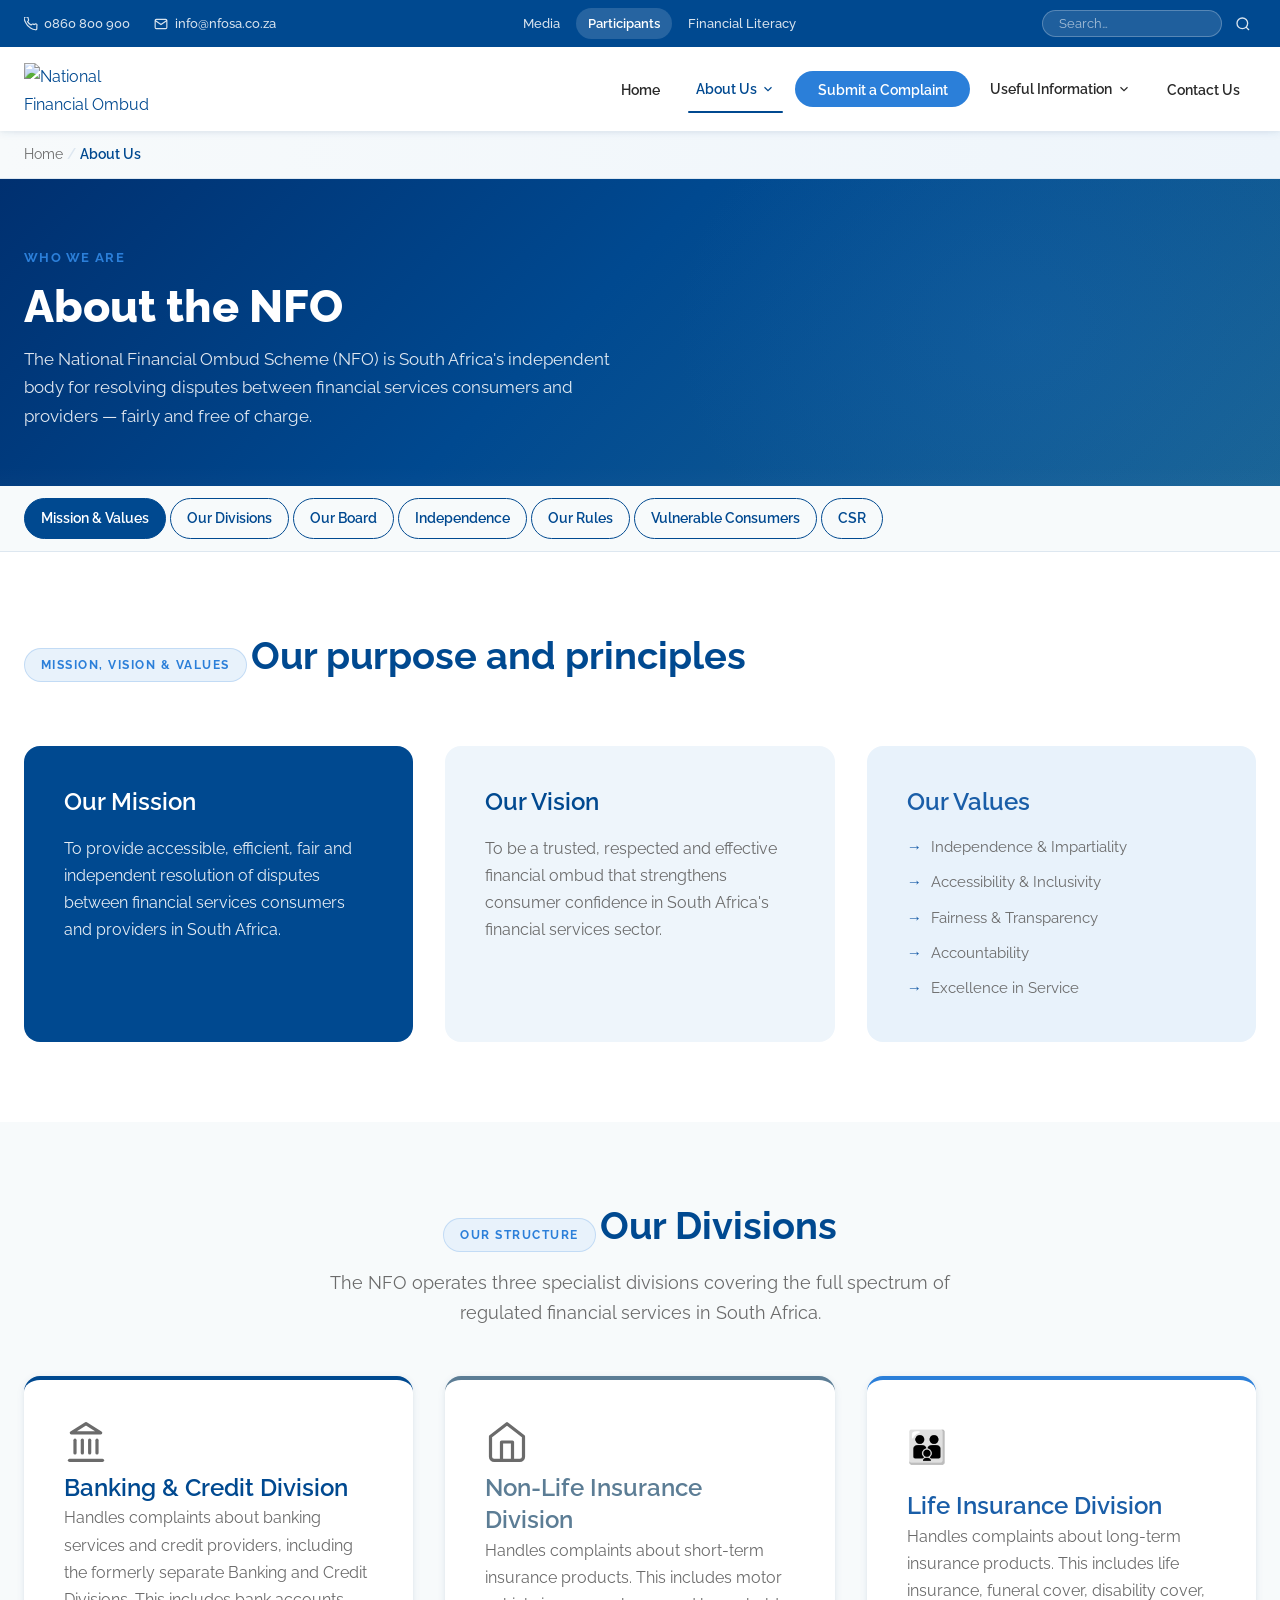
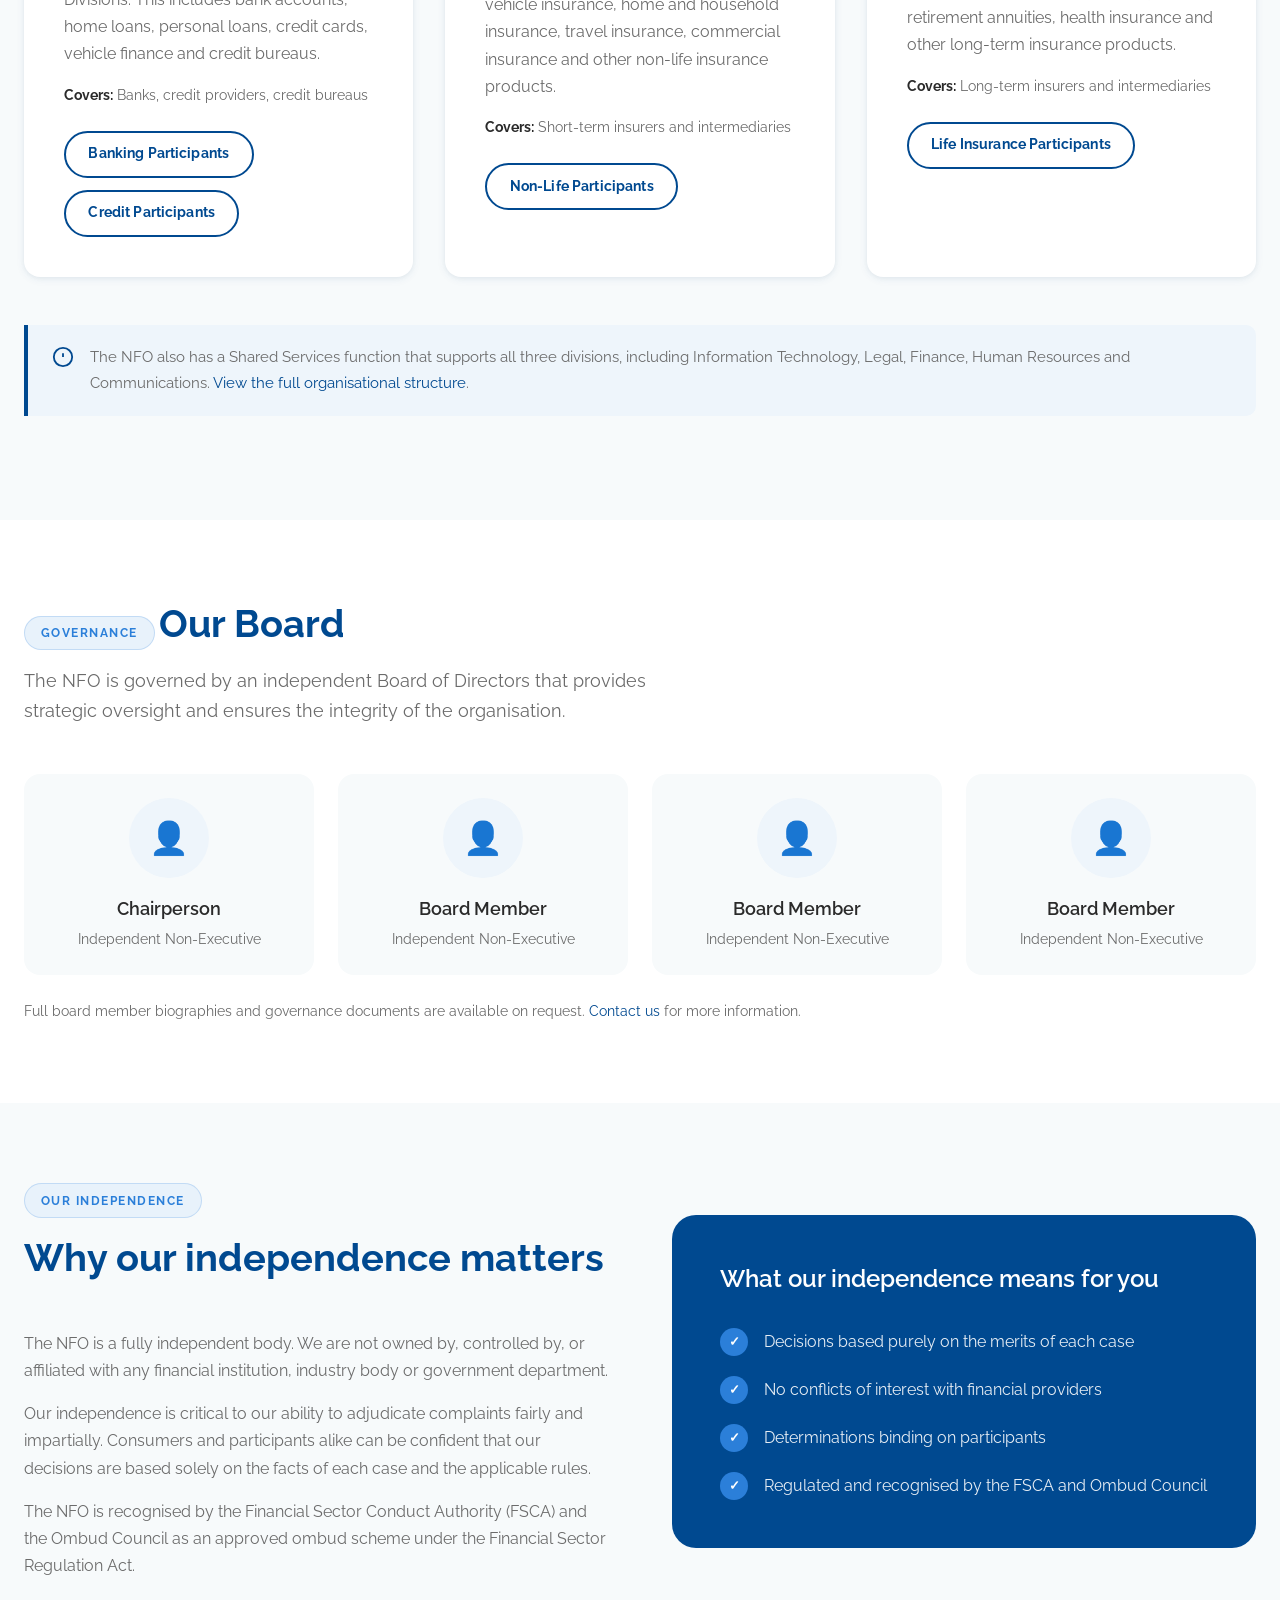
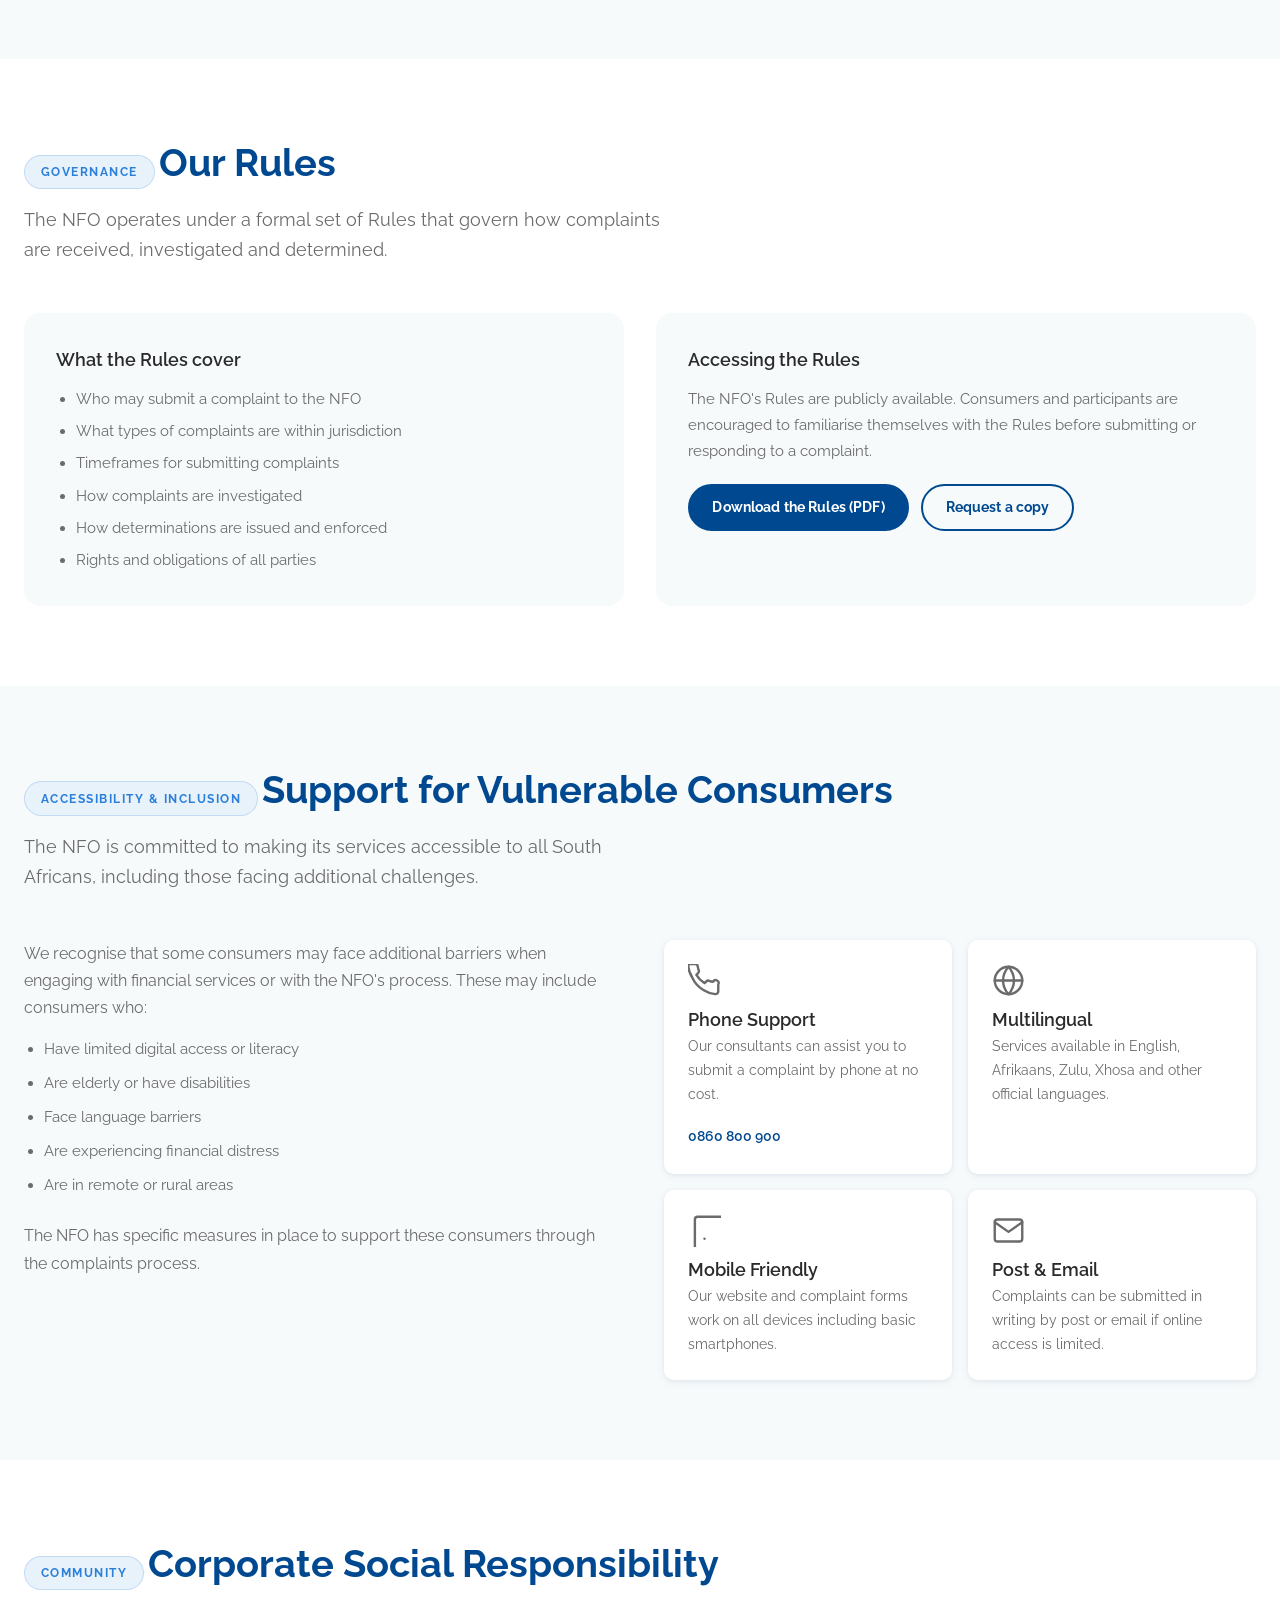
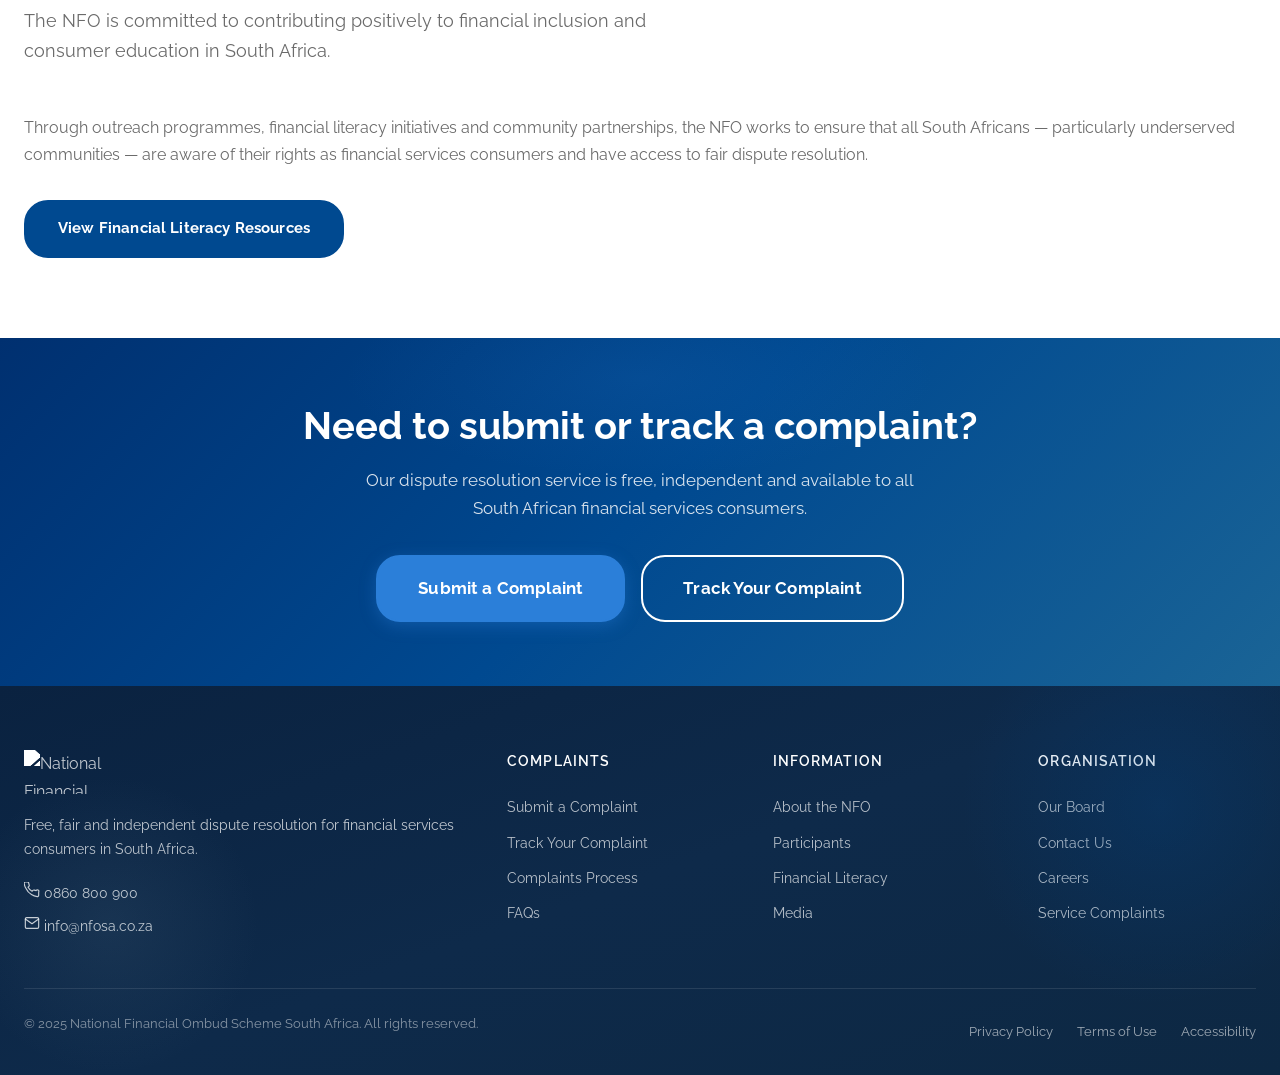
==== commit e2d21ea4: "Remove orange/green; replace all emoji with monochrome SVG icons - Swap gold (#E8A020) and teal (#1B" ====
--- a/about.html
+++ b/about.html
@@ -9,8 +9,8 @@
   <link rel="preconnect" href="https://fonts.googleapis.com">
   <link rel="preconnect" href="https://fonts.gstatic.com" crossorigin>
   <link href="https://fonts.googleapis.com/css2?family=Raleway:wght@300;400;500;600;700;800&display=swap" rel="stylesheet">
-  <link rel="stylesheet" href="styles.css?v=2">
-  <link rel="stylesheet" href="design.css?v=2">
+  <link rel="stylesheet" href="styles.css?v=3">
+  <link rel="stylesheet" href="design.css?v=3">
   <script type="application/ld+json">
   {
     "@context": "https://schema.org",
@@ -157,7 +157,7 @@
 
       <div class="grid-3" style="margin-bottom:3rem;">
         <article style="background:var(--white); border-radius:var(--r-lg); padding:2.5rem; box-shadow:var(--sh-sm); border-top:4px solid var(--blue);">
-          <div style="font-size:2rem; margin-bottom:1rem;" aria-hidden="true">🏦</div>
+          <div style="<div style="margin-bottom:1rem; color:var(--blue);" aria-hidden="true"><svg width="44" height="44" viewBox="0 0 24 24" fill="none" stroke="currentColor" stroke-width="1.75" stroke-linecap="round" stroke-linejoin="round" aria-hidden="true"><line x1="3" y1="22" x2="21" y2="22"/><line x1="6" y1="18" x2="6" y2="11"/><line x1="10" y1="18" x2="10" y2="11"/><line x1="14" y1="18" x2="14" y2="11"/><line x1="18" y1="18" x2="18" y2="11"/><polygon points="12 2 20 7 4 7"/></svg></div>
           <h3 style="color:var(--blue);">Banking &amp; Credit Division</h3>
           <p>Handles complaints about banking services and credit providers, including the formerly separate Banking and Credit Divisions. This includes bank accounts, home loans, personal loans, credit cards, vehicle finance and credit bureaus.</p>
           <p style="font-size:.85rem; color:var(--text); margin-top:1rem;"><strong>Covers:</strong> Banks, credit providers, credit bureaus</p>
@@ -168,7 +168,7 @@
         </article>
 
         <article style="background:var(--white); border-radius:var(--r-lg); padding:2.5rem; box-shadow:var(--sh-sm); border-top:4px solid var(--teal);">
-          <div style="font-size:2rem; margin-bottom:1rem;" aria-hidden="true">🏠</div>
+          <div style="<div style="margin-bottom:1rem; color:var(--blue);" aria-hidden="true"><svg width="44" height="44" viewBox="0 0 24 24" fill="none" stroke="currentColor" stroke-width="1.75" stroke-linecap="round" stroke-linejoin="round" aria-hidden="true"><path d="M3 9l9-7 9 7v11a2 2 0 01-2 2H5a2 2 0 01-2-2z"/><polyline points="9 22 9 12 15 12 15 22"/></svg></div>
           <h3 style="color:var(--teal);">Non-Life Insurance Division</h3>
           <p>Handles complaints about short-term insurance products. This includes motor vehicle insurance, home and household insurance, travel insurance, commercial insurance and other non-life insurance products.</p>
           <p style="font-size:.85rem; color:var(--text); margin-top:1rem;"><strong>Covers:</strong> Short-term insurers and intermediaries</p>
@@ -323,23 +323,23 @@
         <div>
           <div class="grid-2" style="gap:1rem;">
             <div style="background:var(--white); border-radius:var(--r-md); padding:1.5rem; box-shadow:var(--sh-sm);">
-              <div style="font-size:1.5rem; margin-bottom:.75rem;" aria-hidden="true">📞</div>
+              <div style="<div style="margin-bottom:.75rem; color:var(--blue);" aria-hidden="true"><svg width="33" height="33" viewBox="0 0 24 24" fill="none" stroke="currentColor" stroke-width="1.75" stroke-linecap="round" stroke-linejoin="round" aria-hidden="true"><path d="M22 16.92v3a2 2 0 01-2.18 2 19.79 19.79 0 01-8.63-3.07A19.5 19.5 0 013.07 9.81 19.79 19.79 0 01.1 1.18 2 2 0 012.08 0h3a2 2 0 012 1.72 12.84 12.84 0 00.7 2.81 2 2 0 01-.45 2.11L6.09 7.91a16 16 0 006 6l1.27-1.27a2 2 0 012.11-.45 12.84 12.84 0 002.81.7A2 2 0 0122 14.92z"/></svg></div>
               <h4>Phone Support</h4>
               <p style="font-size:.88rem;">Our consultants can assist you to submit a complaint by phone at no cost.</p>
               <a href="tel:+27860800900" style="font-size:.88rem; font-weight:600; color:var(--blue);">0860 800 900</a>
             </div>
             <div style="background:var(--white); border-radius:var(--r-md); padding:1.5rem; box-shadow:var(--sh-sm);">
-              <div style="font-size:1.5rem; margin-bottom:.75rem;" aria-hidden="true">🌍</div>
+              <div style="<div style="margin-bottom:.75rem; color:var(--blue);" aria-hidden="true"><svg width="33" height="33" viewBox="0 0 24 24" fill="none" stroke="currentColor" stroke-width="1.75" stroke-linecap="round" stroke-linejoin="round" aria-hidden="true"><circle cx="12" cy="12" r="10"/><line x1="2" y1="12" x2="22" y2="12"/><path d="M12 2a15.3 15.3 0 014 10 15.3 15.3 0 01-4 10 15.3 15.3 0 01-4-10 15.3 15.3 0 014-10z"/></svg></div>
               <h4>Multilingual</h4>
               <p style="font-size:.88rem;">Services available in English, Afrikaans, Zulu, Xhosa and other official languages.</p>
             </div>
             <div style="background:var(--white); border-radius:var(--r-md); padding:1.5rem; box-shadow:var(--sh-sm);">
-              <div style="font-size:1.5rem; margin-bottom:.75rem;" aria-hidden="true">📱</div>
+              <div style="<div style="margin-bottom:.75rem; color:var(--blue);" aria-hidden="true"><svg width="33" height="33" viewBox="0 0 24 24" fill="none" stroke="currentColor" stroke-width="1.75" stroke-linecap="round" stroke-linejoin="round" aria-hidden="true"><rect x="5" y="2" width="33" height="33" rx="2" ry="2"/><line x1="12" y1="18" x2="12.01" y2="18"/></svg></div>
               <h4>Mobile Friendly</h4>
               <p style="font-size:.88rem;">Our website and complaint forms work on all devices including basic smartphones.</p>
             </div>
             <div style="background:var(--white); border-radius:var(--r-md); padding:1.5rem; box-shadow:var(--sh-sm);">
-              <div style="font-size:1.5rem; margin-bottom:.75rem;" aria-hidden="true">✉️</div>
+              <div style="<div style="margin-bottom:.75rem; color:var(--blue);" aria-hidden="true"><svg width="33" height="33" viewBox="0 0 24 24" fill="none" stroke="currentColor" stroke-width="1.75" stroke-linecap="round" stroke-linejoin="round" aria-hidden="true"><path d="M4 4h16c1.1 0 2 .9 2 2v12c0 1.1-.9 2-2 2H4c-1.1 0-2-.9-2-2V6c0-1.1.9-2 2-2z"/><polyline points="22,6 12,13 2,6"/></svg></div>
               <h4>Post &amp; Email</h4>
               <p style="font-size:.88rem;">Complaints can be submitted in writing by post or email if online access is limited.</p>
             </div>
@@ -385,8 +385,8 @@
         <div class="footer-logo"><img src="https://nfosa.co.za/wp-content/uploads/2024/02/NFO-Logo.png" alt="National Financial Ombud Scheme South Africa" width="120" height="44"></div>
         <p>Free, fair and independent dispute resolution for financial services consumers in South Africa.</p>
         <div style="margin-top:1.25rem;">
-          <a href="tel:+27860800900" style="color:rgba(255,255,255,.8); display:block; margin-bottom:.4rem; font-size:.88rem;">📞 0860 800 900</a>
-          <a href="mailto:info@nfosa.co.za" style="color:rgba(255,255,255,.8); font-size:.88rem;">✉️ info@nfosa.co.za</a>
+          <a href="tel:+27860800900" style="color:rgba(255,255,255,.8); display:block; margin-bottom:.4rem; font-size:.88rem;"><svg width="16" height="16" viewBox="0 0 24 24" fill="none" stroke="currentColor" stroke-width="1.75" stroke-linecap="round" stroke-linejoin="round" aria-hidden="true"><path d="M22 16.92v3a2 2 0 01-2.18 2 19.79 19.79 0 01-8.63-3.07A19.5 19.5 0 013.07 9.81 19.79 19.79 0 01.1 1.18 2 2 0 012.08 0h3a2 2 0 012 1.72 12.84 12.84 0 00.7 2.81 2 2 0 01-.45 2.11L6.09 7.91a16 16 0 006 6l1.27-1.27a2 2 0 012.11-.45 12.84 12.84 0 002.81.7A2 2 0 0122 14.92z"/></svg> 0860 800 900</a>
+          <a href="mailto:info@nfosa.co.za" style="color:rgba(255,255,255,.8); font-size:.88rem;"><svg width="16" height="16" viewBox="0 0 24 24" fill="none" stroke="currentColor" stroke-width="1.75" stroke-linecap="round" stroke-linejoin="round" aria-hidden="true"><path d="M4 4h16c1.1 0 2 .9 2 2v12c0 1.1-.9 2-2 2H4c-1.1 0-2-.9-2-2V6c0-1.1.9-2 2-2z"/><polyline points="22,6 12,13 2,6"/></svg> info@nfosa.co.za</a>
         </div>
       </div>
       <div class="footer-col">
--- a/styles.css
+++ b/styles.css
@@ -11,13 +11,13 @@
   --blue-light:    #EEF5FB;
   --blue-xlight:   #F5F9FD;
 
-  --gold:          #E8A020;
-  --gold-dark:     #C0810A;
-  --gold-light:    #FEF6E7;
-
-  --teal:          #1B6E60;
-  --teal-mid:      #2D8A76;
-  --teal-light:    #E5F4F0;
+  --gold:          #2B7FD9;
+  --gold-dark:     #1A5EA8;
+  --gold-light:    #E8F2FB;
+
+  --teal:          #5C7D95;
+  --teal-mid:      #7A9DB8;
+  --teal-light:    #EEF2F6;
 
   --text:          #6B6B6B;
   --text-dark:     #2A2A2A;
@@ -284,9 +284,9 @@
   text-decoration: none; border: 1px solid transparent;
 }
 .qa-card:hover { transform: translateY(-4px); box-shadow: var(--sh-md); text-decoration: none; }
-.qa-card--gold { background: var(--gold-light); border-color: #F5D08A; }
+.qa-card--gold { background: var(--gold-light); border-color: #A8C8EC; }
 .qa-card--blue { background: var(--blue-light); border-color: #B3CFEA; }
-.qa-card--teal { background: var(--teal-light); border-color: #A0CEC5; }
+.qa-card--teal { background: var(--teal-light); border-color: #C0D4E4; }
 .qa-card__icon {
   width: 52px; height: 52px; border-radius: var(--r-md); display: flex; align-items: center; justify-content: center;
 }
--- a/design.css
+++ b/design.css
@@ -12,7 +12,7 @@
   --sh-md:  0 6px 24px rgba(0,73,144,.12), 0 2px 8px rgba(0,0,0,.06);
   --sh-lg:  0 16px 48px rgba(0,73,144,.16), 0 4px 16px rgba(0,0,0,.08);
   --sh-xl:  0 32px 80px rgba(0,73,144,.20), 0 8px 32px rgba(0,0,0,.10);
-  --sh-gold: 0 8px 24px rgba(232,160,32,.30);
+  --sh-gold: 0 8px 24px rgba(43,127,217,.30);
   --sh-blue: 0 8px 24px rgba(0,73,144,.35);
 
   /* Transition system */
@@ -102,8 +102,8 @@
   position: absolute;
   inset: 0;
   background:
-    radial-gradient(ellipse 60% 50% at 75% 25%, rgba(232,160,32,.15) 0%, transparent 60%),
-    radial-gradient(ellipse 40% 60% at 20% 80%, rgba(27,110,96,.25) 0%, transparent 55%),
+    radial-gradient(ellipse 60% 50% at 75% 25%, rgba(43,127,217,.20) 0%, transparent 60%),
+    radial-gradient(ellipse 40% 60% at 20% 80%, rgba(92,125,149,.25) 0%, transparent 55%),
     radial-gradient(ellipse 50% 40% at 90% 75%, rgba(0,73,144,.4) 0%, transparent 50%);
   animation: meshShift 12s ease-in-out infinite alternate;
   pointer-events: none;
@@ -191,8 +191,8 @@
 .btn:active { transform: translateY(0px) scale(.98); }
 
 /* Shimmer on primary */
-.btn--primary { box-shadow: 0 4px 16px rgba(232,160,32,.35); }
-.btn--primary:hover { box-shadow: 0 8px 28px rgba(232,160,32,.45); }
+.btn--primary { box-shadow: 0 4px 16px rgba(43,127,217,.35); }
+.btn--primary:hover { box-shadow: 0 8px 28px rgba(43,127,217,.45); }
 
 /* Ripple effect */
 .btn .ripple {
@@ -231,9 +231,9 @@
 }
 
 /* ── Quick Action cards glow on hover ── */
-.qa-card--gold:hover  { box-shadow: 0 16px 48px rgba(232,160,32,.22), var(--sh-md); }
+.qa-card--gold:hover  { box-shadow: 0 16px 48px rgba(43,127,217,.22), var(--sh-md); }
 .qa-card--blue:hover  { box-shadow: 0 16px 48px rgba(0,73,144,.22), var(--sh-md); }
-.qa-card--teal:hover  { box-shadow: 0 16px 48px rgba(27,110,96,.22), var(--sh-md); }
+.qa-card--teal:hover  { box-shadow: 0 16px 48px rgba(92,125,149,.22), var(--sh-md); }
 
 /* ── Enhanced Header ── */
 .site-header {
@@ -294,11 +294,11 @@
   letter-spacing: .14em;
   text-transform: uppercase;
   color: var(--gold-dark);
-  background: linear-gradient(135deg, #FEF6E7 0%, #FEF0D0 100%);
+  background: linear-gradient(135deg, #E8F2FB 0%, #D6E8F7 100%);
   padding: .35rem 1rem;
   border-radius: 100px;
   margin-bottom: 1rem;
-  border: 1px solid rgba(232,160,32,.2);
+  border: 1px solid rgba(43,127,217,.2);
 }
 .eyebrow::before {
   content: '';
@@ -378,7 +378,7 @@
   position: absolute;
   bottom: 0; left: -40px;
   width: 300px; height: 300px;
-  background: radial-gradient(circle, rgba(27,110,96,.15) 0%, transparent 70%);
+  background: radial-gradient(circle, rgba(92,125,149,.15) 0%, transparent 70%);
   pointer-events: none;
 }
 
@@ -477,7 +477,7 @@
   position: absolute;
   top: -50%; right: -10%;
   width: 60%; height: 200%;
-  background: radial-gradient(ellipse, rgba(232,160,32,.12) 0%, transparent 65%);
+  background: radial-gradient(ellipse, rgba(43,127,217,.12) 0%, transparent 65%);
   pointer-events: none;
 }
 .page-hero::after {
@@ -502,7 +502,7 @@
   top: -60px; left: 50%;
   transform: translateX(-50%);
   width: 600px; height: 200px;
-  background: radial-gradient(ellipse, rgba(232,160,32,.12) 0%, transparent 70%);
+  background: radial-gradient(ellipse, rgba(43,127,217,.12) 0%, transparent 70%);
   pointer-events: none;
 }
 
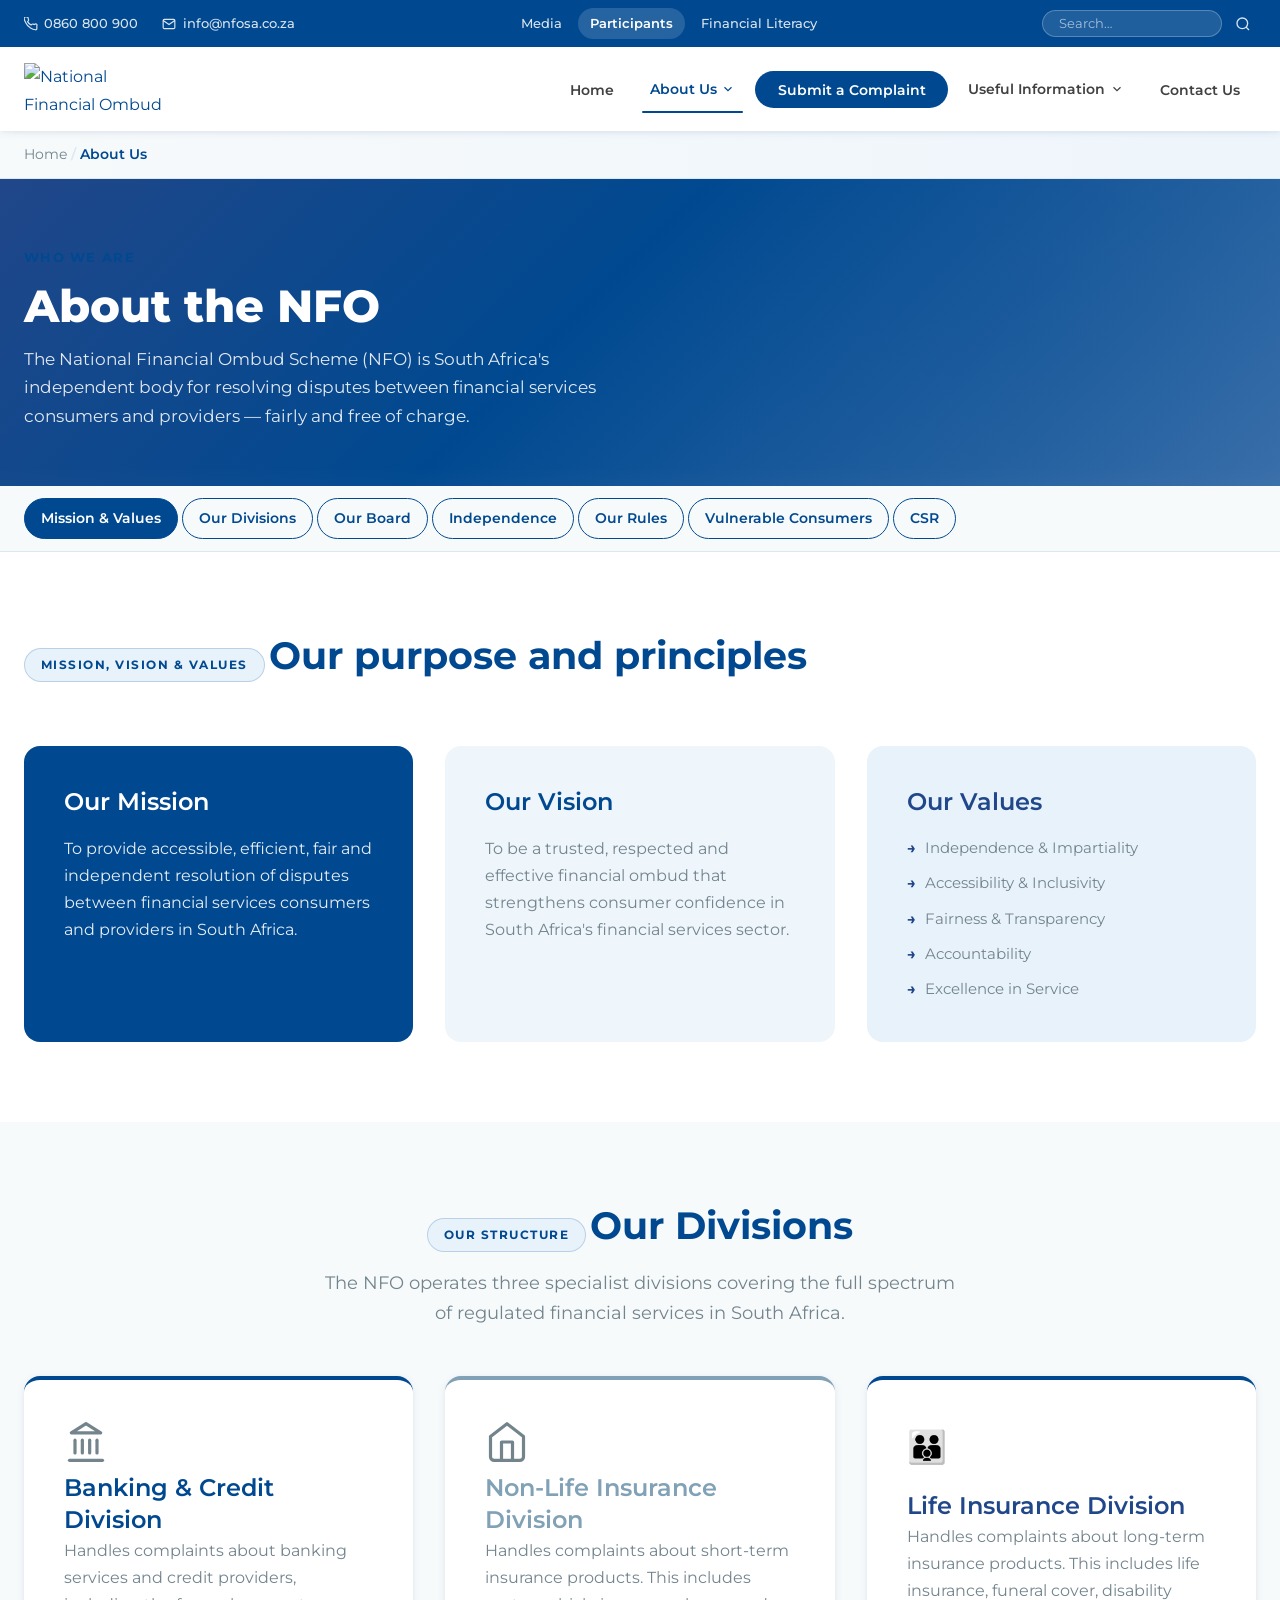
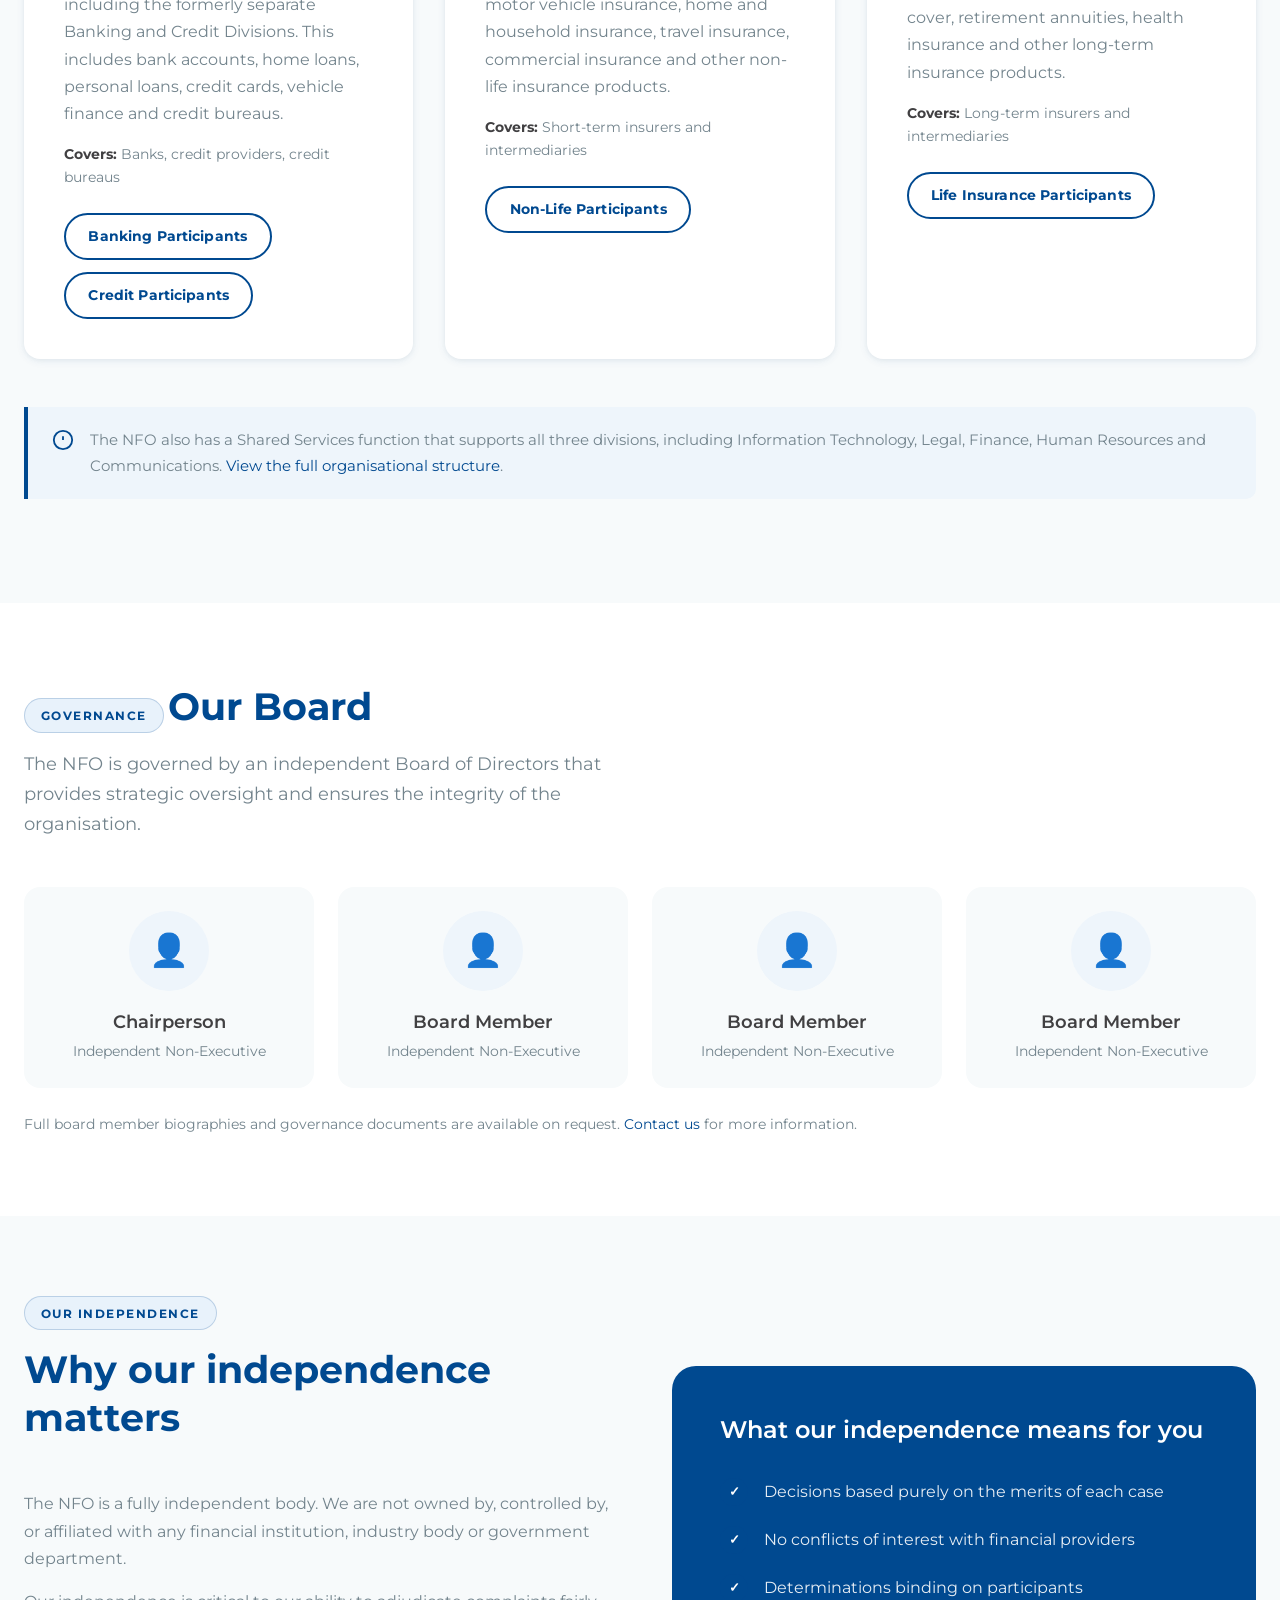
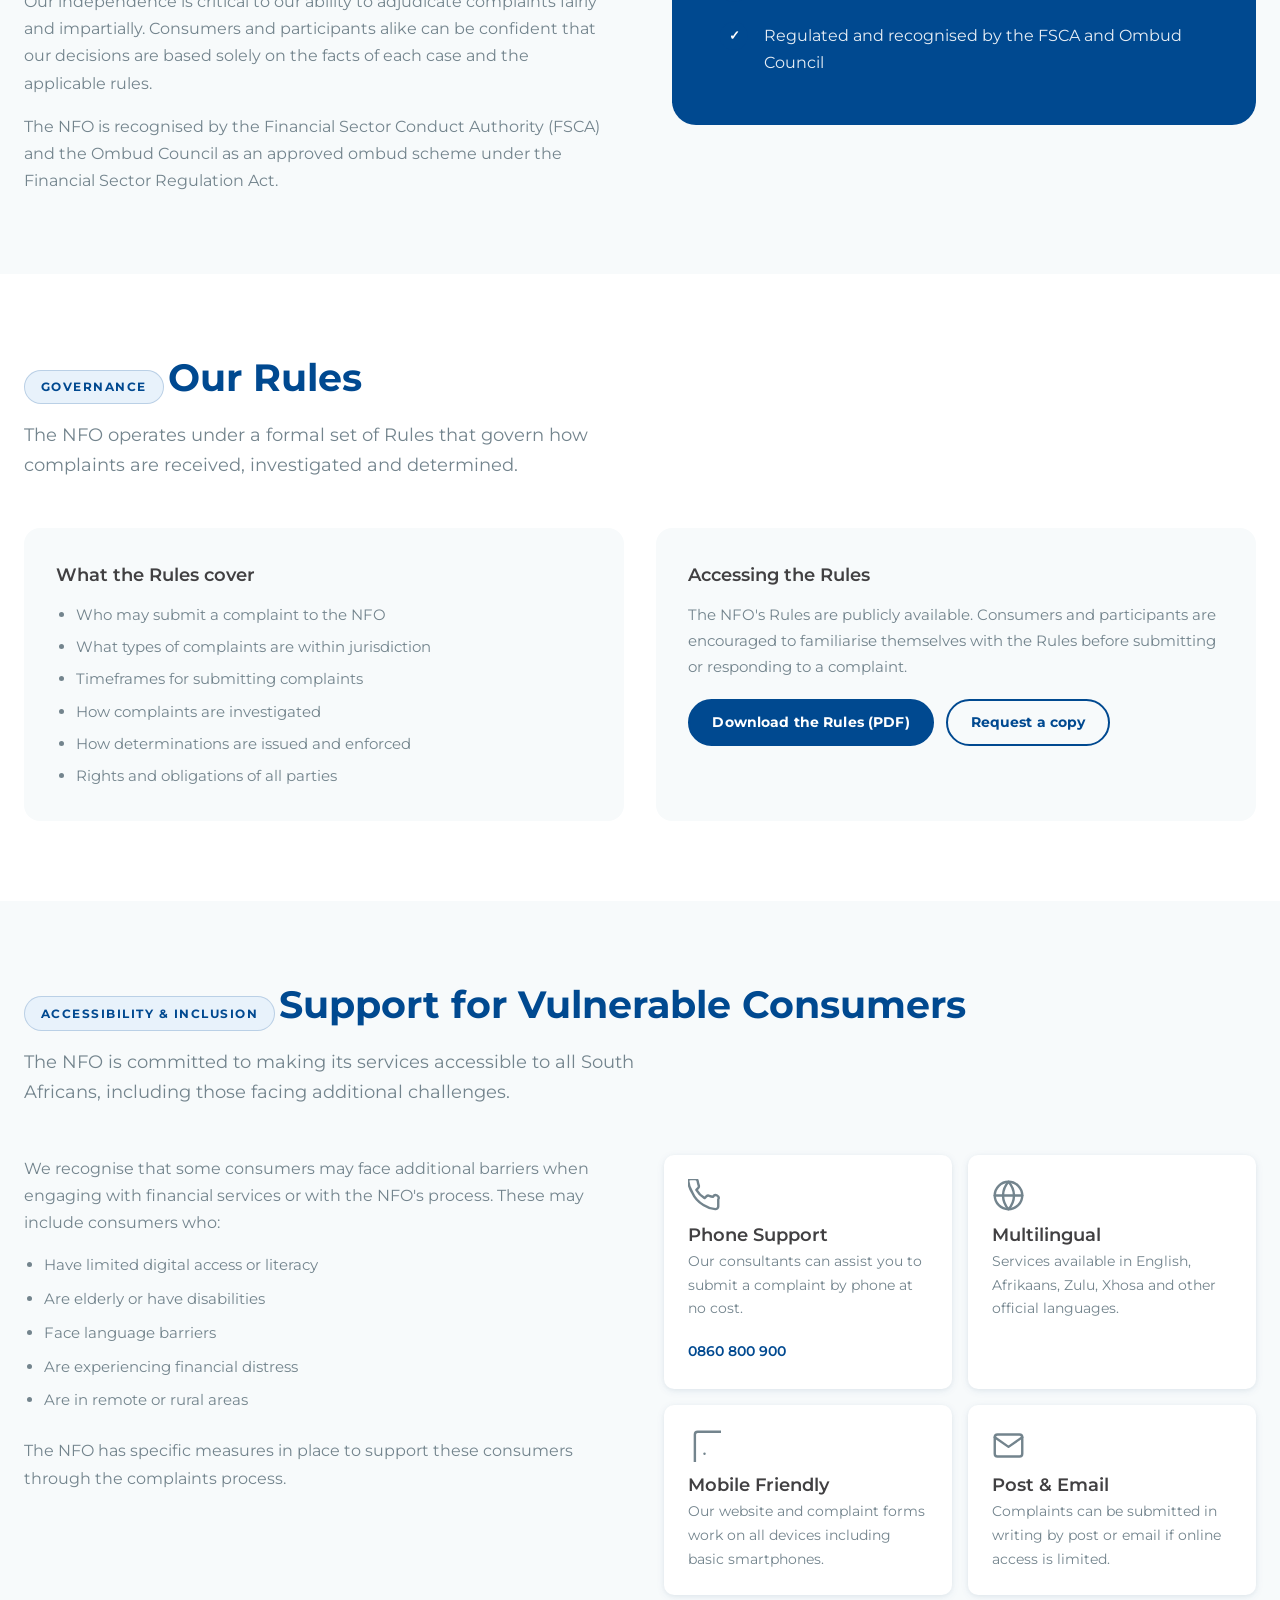
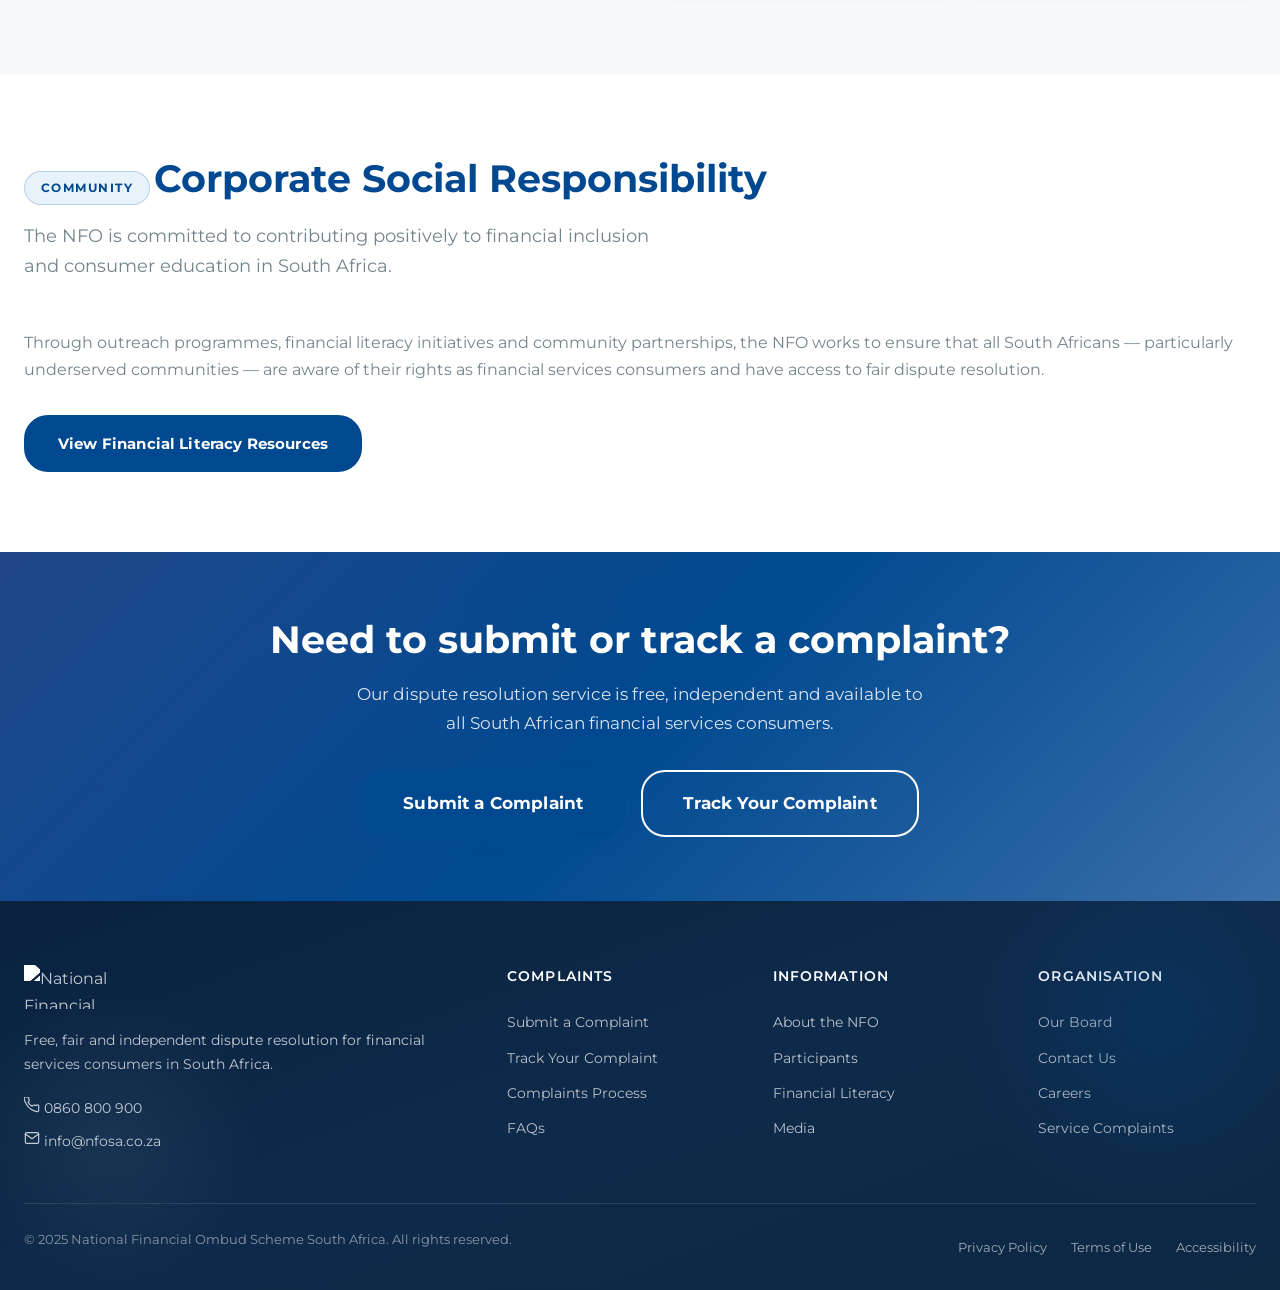
==== commit 24a97bed: "Apply NFO brand guideline corrections across all pages - Switch font from Raleway to Montserrat (cor" ====
--- a/about.html
+++ b/about.html
@@ -8,9 +8,9 @@
   <title>About Us – NFO SA</title>
   <link rel="preconnect" href="https://fonts.googleapis.com">
   <link rel="preconnect" href="https://fonts.gstatic.com" crossorigin>
-  <link href="https://fonts.googleapis.com/css2?family=Raleway:wght@300;400;500;600;700;800&display=swap" rel="stylesheet">
-  <link rel="stylesheet" href="styles.css?v=3">
-  <link rel="stylesheet" href="design.css?v=3">
+  <link href="https://fonts.googleapis.com/css2?family=Montserrat:wght@300;400;500;600;700;800&display=swap" rel="stylesheet">
+  <link rel="stylesheet" href="styles.css?v=4">
+  <link rel="stylesheet" href="design.css?v=4">
   <script type="application/ld+json">
   {
     "@context": "https://schema.org",
@@ -431,6 +431,6 @@
   <a href="track-complaint.html" class="btn btn--outline">Track Complaint</a>
 </div>
 
-<script src="main.js?v=3" defer></script>
+<script src="main.js?v=4" defer></script>
 </body>
 </html>
--- a/styles.css
+++ b/styles.css
@@ -1,32 +1,33 @@
 /* =====================================================
    NFO SA – National Financial Ombud Scheme
-   Stylesheet · Raleway · #004990 brand
+   Stylesheet · Montserrat · NFO Brand Palette
    ===================================================== */
 
 /* ── Custom Properties ── */
 :root {
-  --blue:          #004990;
-  --blue-dark:     #003570;
-  --blue-mid:      #1A6496;
+  /* NFO Official Brand Colours (per Brand Guidelines 2023) */
+  --blue:          #004990;   /* NFO Bright Blue  – PANTONE 280C  */
+  --blue-dark:     #204789;   /* NFO Dark Blue    – PANTONE 282C  */
+  --blue-mid:      #3A6FAA;   /* mid-range blue for gradients     */
   --blue-light:    #EEF5FB;
   --blue-xlight:   #F5F9FD;
 
-  --gold:          #2B7FD9;
-  --gold-dark:     #1A5EA8;
+  --gold:          #004990;   /* primary CTA accent = Bright Blue */
+  --gold-dark:     #204789;   /* CTA hover       = Dark Blue      */
   --gold-light:    #E8F2FB;
 
-  --teal:          #5C7D95;
-  --teal-mid:      #7A9DB8;
+  --teal:          #80a1b6;   /* NFO Blue Grey    – PANTONE 7695C */
+  --teal-mid:      #a7b6bf;   /* NFO Cloud Grey   – PANTONE 5435C */
   --teal-light:    #EEF2F6;
 
-  --text:          #6B6B6B;
-  --text-dark:     #2A2A2A;
-  --text-mid:      #444444;
+  --text:          #73848d;   /* NFO Dark Grey                    */
+  --text-dark:     #414042;   /* NFO Black                        */
+  --text-mid:      #414042;   /* NFO Black                        */
   --white:         #FFFFFF;
   --bg:            #F7FAFB;
   --border:        #DDE7F0;
 
-  --font:          'Raleway', sans-serif;
+  --font:          'Montserrat', sans-serif;
 
   --r-sm:  6px;
   --r-md:  10px;
--- a/design.css
+++ b/design.css
@@ -12,7 +12,7 @@
   --sh-md:  0 6px 24px rgba(0,73,144,.12), 0 2px 8px rgba(0,0,0,.06);
   --sh-lg:  0 16px 48px rgba(0,73,144,.16), 0 4px 16px rgba(0,0,0,.08);
   --sh-xl:  0 32px 80px rgba(0,73,144,.20), 0 8px 32px rgba(0,0,0,.10);
-  --sh-gold: 0 8px 24px rgba(43,127,217,.30);
+  --sh-gold: 0 8px 24px rgba(0,73,144,.30);
   --sh-blue: 0 8px 24px rgba(0,73,144,.35);
 
   /* Transition system */
@@ -91,7 +91,7 @@
 
 /* ── Enhanced Hero ── */
 .hero {
-  background: linear-gradient(135deg, #003070 0%, #004990 40%, #1a6496 75%, #1b6e60 100%);
+  background: linear-gradient(135deg, #204789 0%, #004990 40%, #3A6FAA 75%, #80a1b6 100%);
   position: relative;
   overflow: hidden;
 }
@@ -102,7 +102,7 @@
   position: absolute;
   inset: 0;
   background:
-    radial-gradient(ellipse 60% 50% at 75% 25%, rgba(43,127,217,.20) 0%, transparent 60%),
+    radial-gradient(ellipse 60% 50% at 75% 25%, rgba(0,73,144,.20) 0%, transparent 60%),
     radial-gradient(ellipse 40% 60% at 20% 80%, rgba(92,125,149,.25) 0%, transparent 55%),
     radial-gradient(ellipse 50% 40% at 90% 75%, rgba(0,73,144,.4) 0%, transparent 50%);
   animation: meshShift 12s ease-in-out infinite alternate;
@@ -191,8 +191,8 @@
 .btn:active { transform: translateY(0px) scale(.98); }
 
 /* Shimmer on primary */
-.btn--primary { box-shadow: 0 4px 16px rgba(43,127,217,.35); }
-.btn--primary:hover { box-shadow: 0 8px 28px rgba(43,127,217,.45); }
+.btn--primary { box-shadow: 0 4px 16px rgba(0,73,144,.35); }
+.btn--primary:hover { box-shadow: 0 8px 28px rgba(0,73,144,.45); }
 
 /* Ripple effect */
 .btn .ripple {
@@ -231,7 +231,7 @@
 }
 
 /* ── Quick Action cards glow on hover ── */
-.qa-card--gold:hover  { box-shadow: 0 16px 48px rgba(43,127,217,.22), var(--sh-md); }
+.qa-card--gold:hover  { box-shadow: 0 16px 48px rgba(0,73,144,.22), var(--sh-md); }
 .qa-card--blue:hover  { box-shadow: 0 16px 48px rgba(0,73,144,.22), var(--sh-md); }
 .qa-card--teal:hover  { box-shadow: 0 16px 48px rgba(92,125,149,.22), var(--sh-md); }
 
@@ -298,7 +298,7 @@
   padding: .35rem 1rem;
   border-radius: 100px;
   margin-bottom: 1rem;
-  border: 1px solid rgba(43,127,217,.2);
+  border: 1px solid rgba(0,73,144,.2);
 }
 .eyebrow::before {
   content: '';
@@ -468,7 +468,7 @@
 
 /* ── Page hero upgrade ── */
 .page-hero {
-  background: linear-gradient(135deg, #003070 0%, var(--blue) 45%, #1a6496 100%);
+  background: linear-gradient(135deg, #204789 0%, var(--blue) 45%, #3A6FAA 100%);
   position: relative;
   overflow: hidden;
 }
@@ -477,7 +477,7 @@
   position: absolute;
   top: -50%; right: -10%;
   width: 60%; height: 200%;
-  background: radial-gradient(ellipse, rgba(43,127,217,.12) 0%, transparent 65%);
+  background: radial-gradient(ellipse, rgba(0,73,144,.12) 0%, transparent 65%);
   pointer-events: none;
 }
 .page-hero::after {
@@ -492,7 +492,7 @@
 
 /* ── CTA Strip upgrade ── */
 .cta-strip {
-  background: linear-gradient(135deg, #003070 0%, var(--blue) 50%, #1a6496 100%);
+  background: linear-gradient(135deg, #204789 0%, var(--blue) 50%, #3A6FAA 100%);
   position: relative;
   overflow: hidden;
 }
@@ -502,7 +502,7 @@
   top: -60px; left: 50%;
   transform: translateX(-50%);
   width: 600px; height: 200px;
-  background: radial-gradient(ellipse, rgba(43,127,217,.12) 0%, transparent 70%);
+  background: radial-gradient(ellipse, rgba(0,73,144,.12) 0%, transparent 70%);
   pointer-events: none;
 }
 
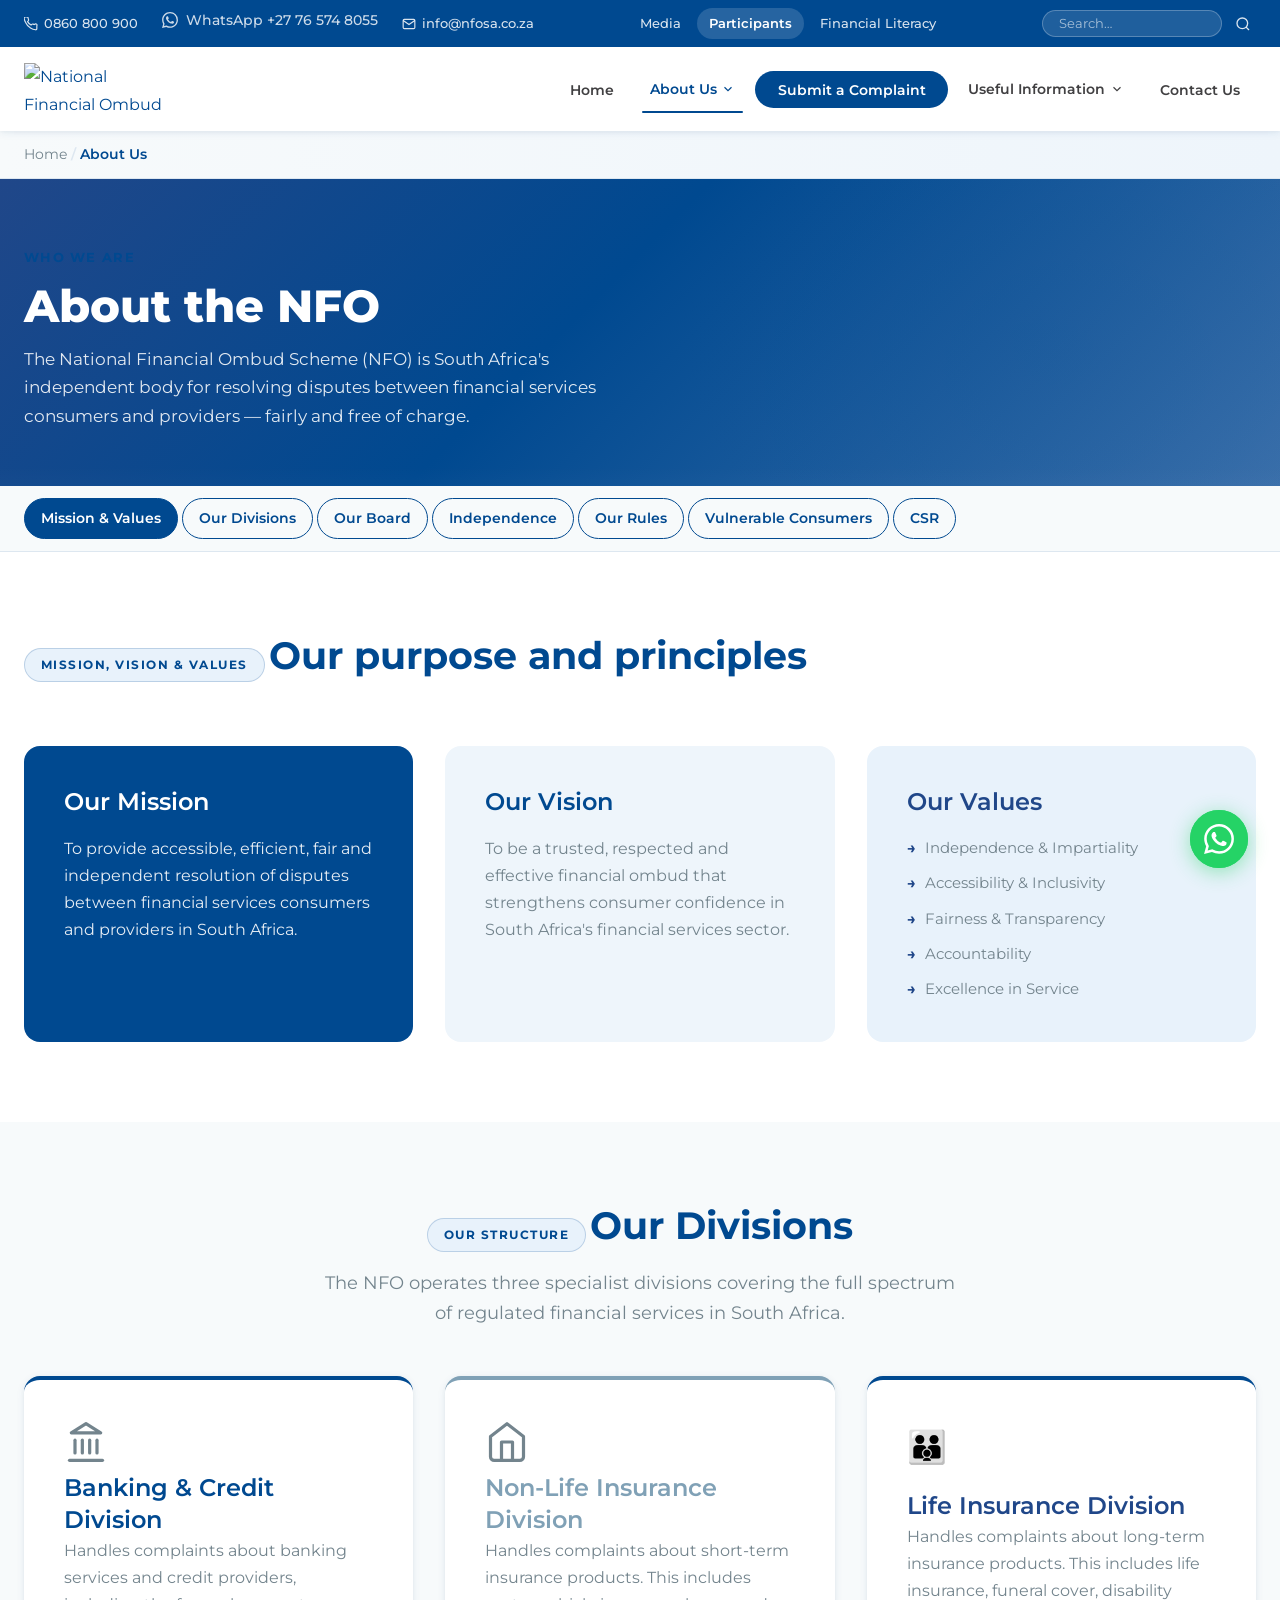
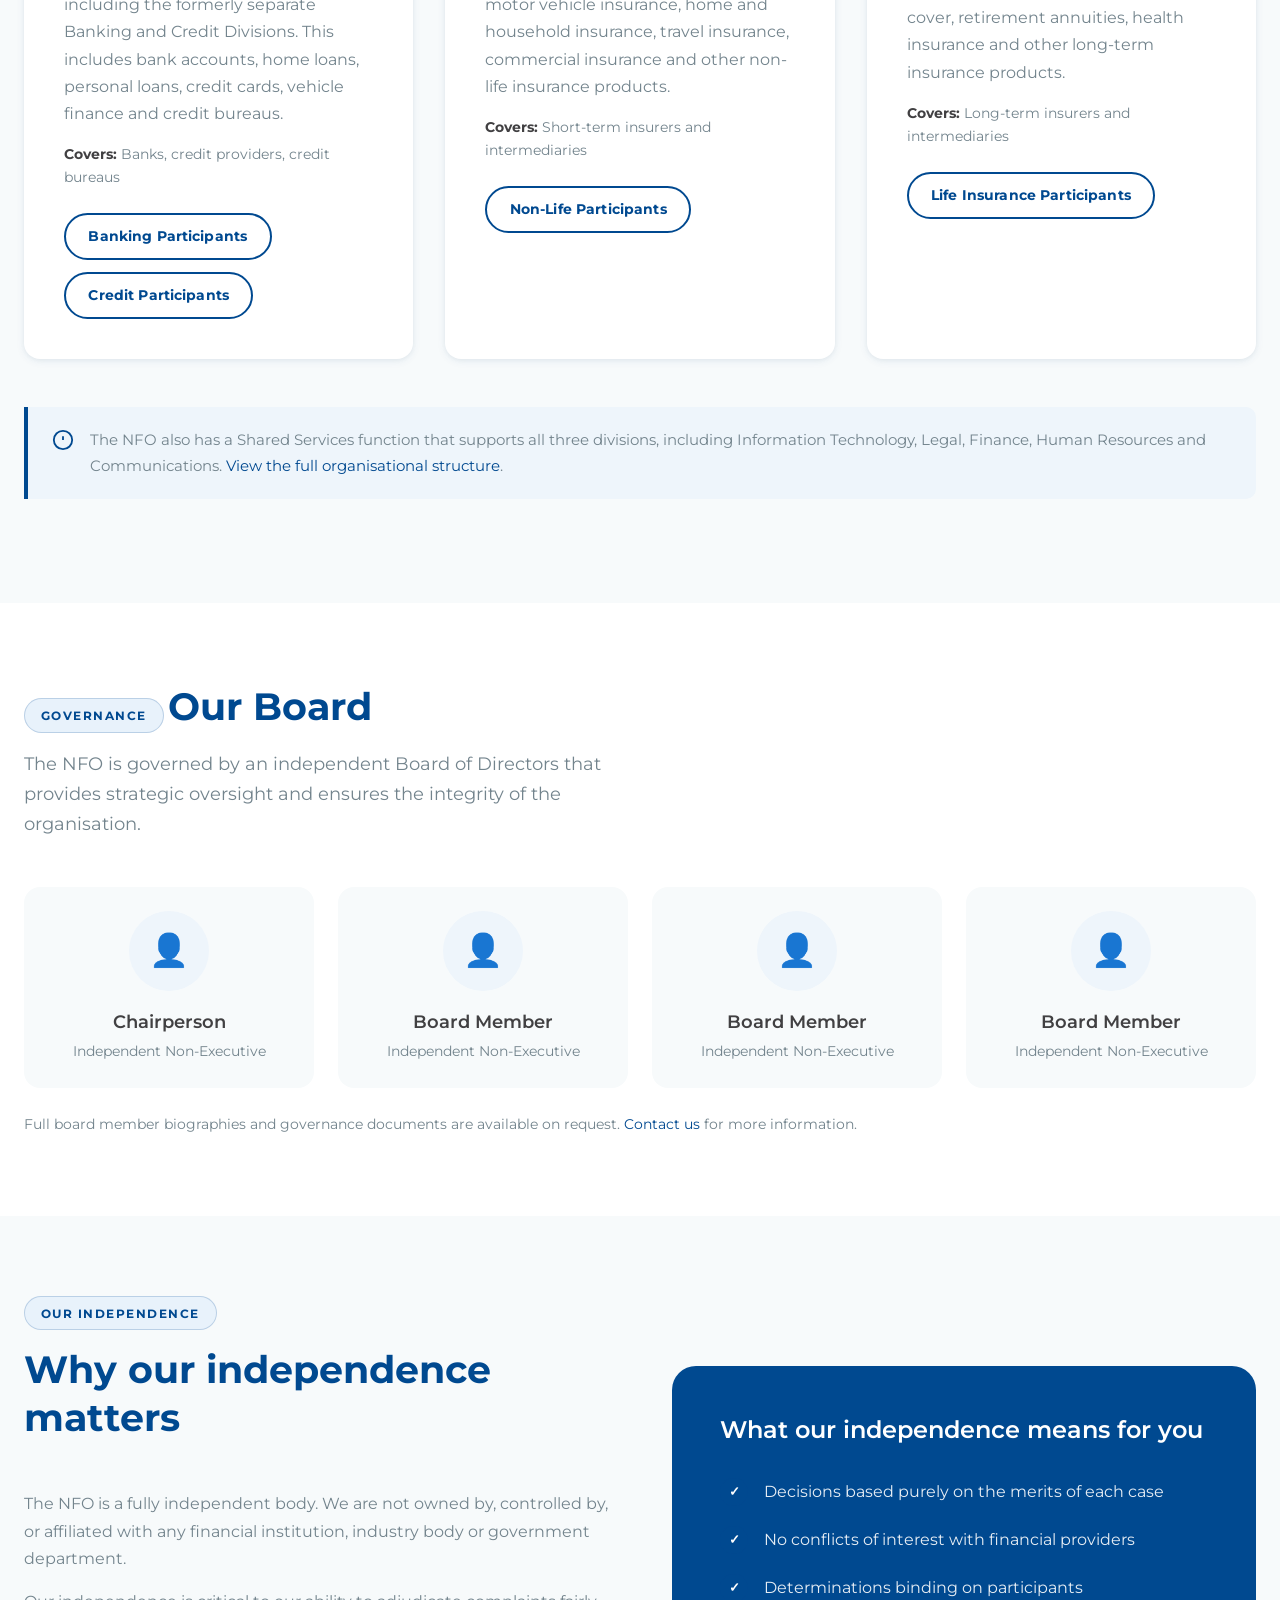
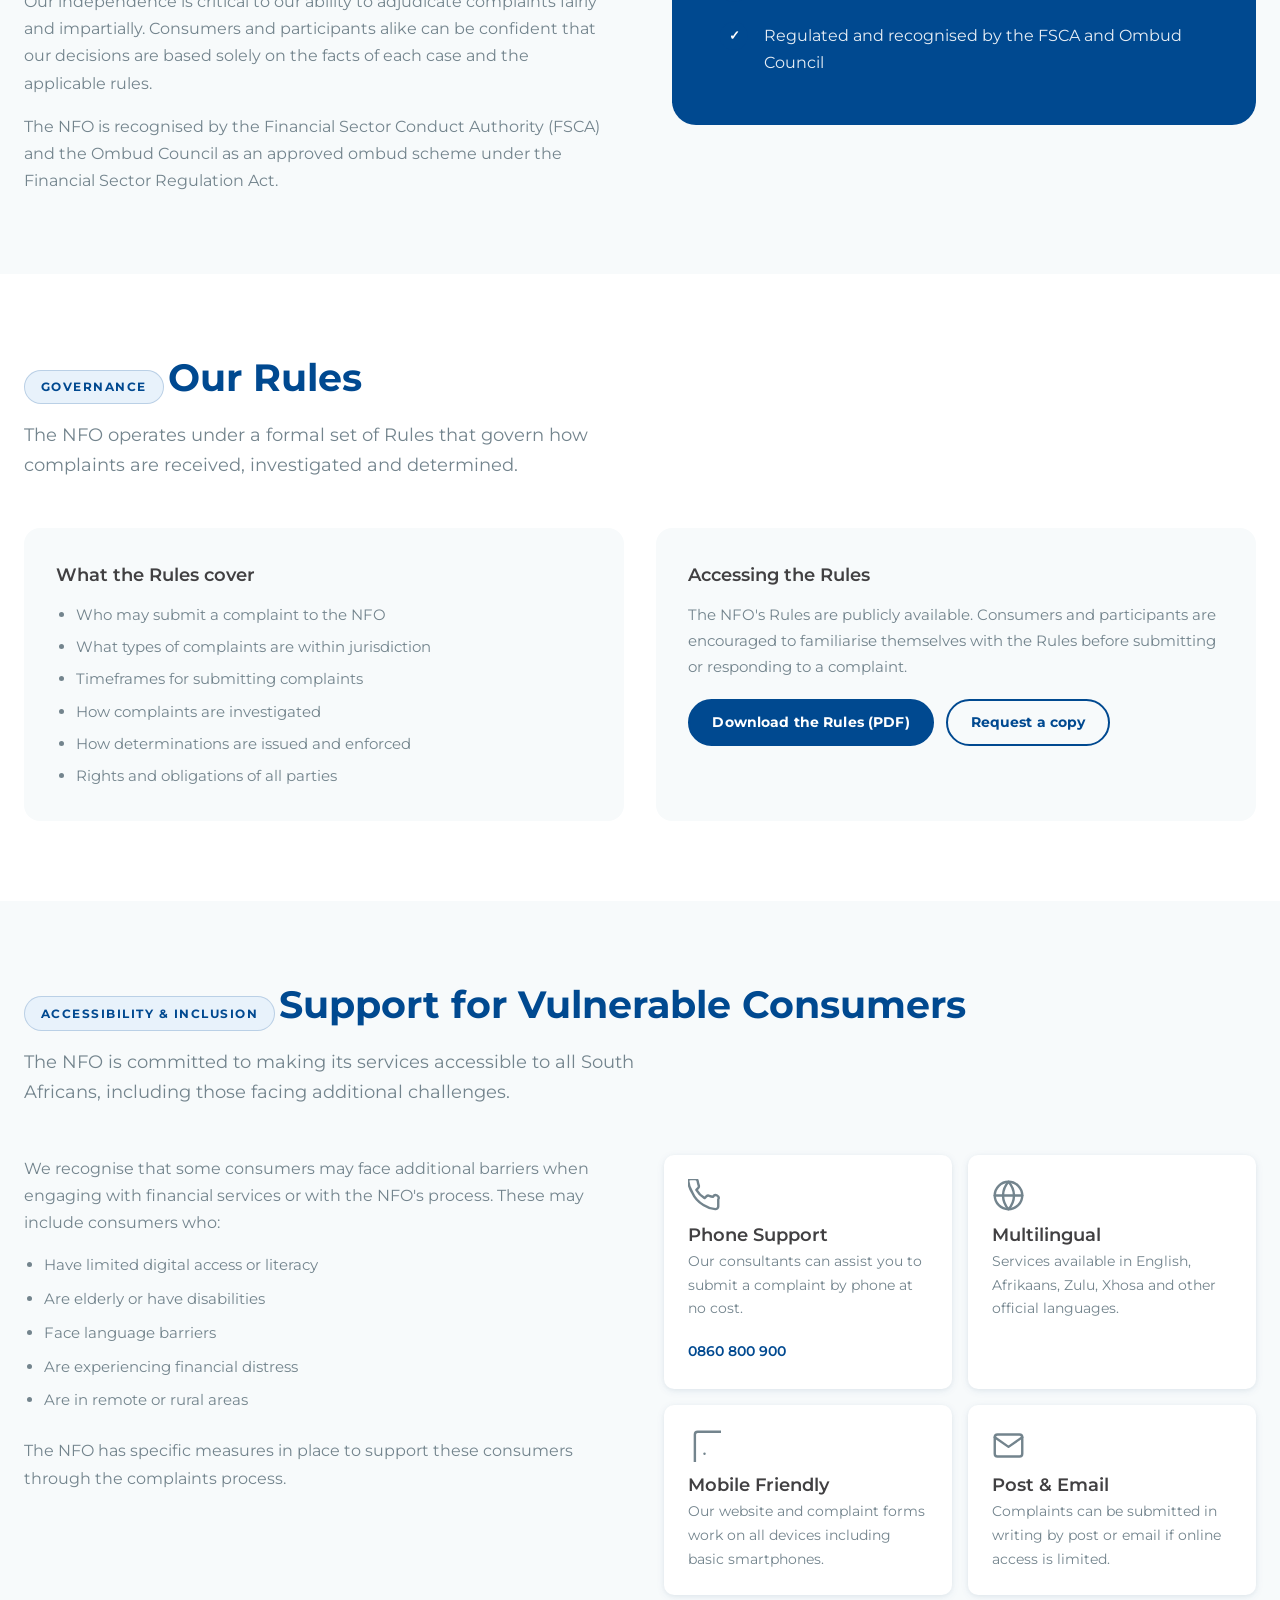
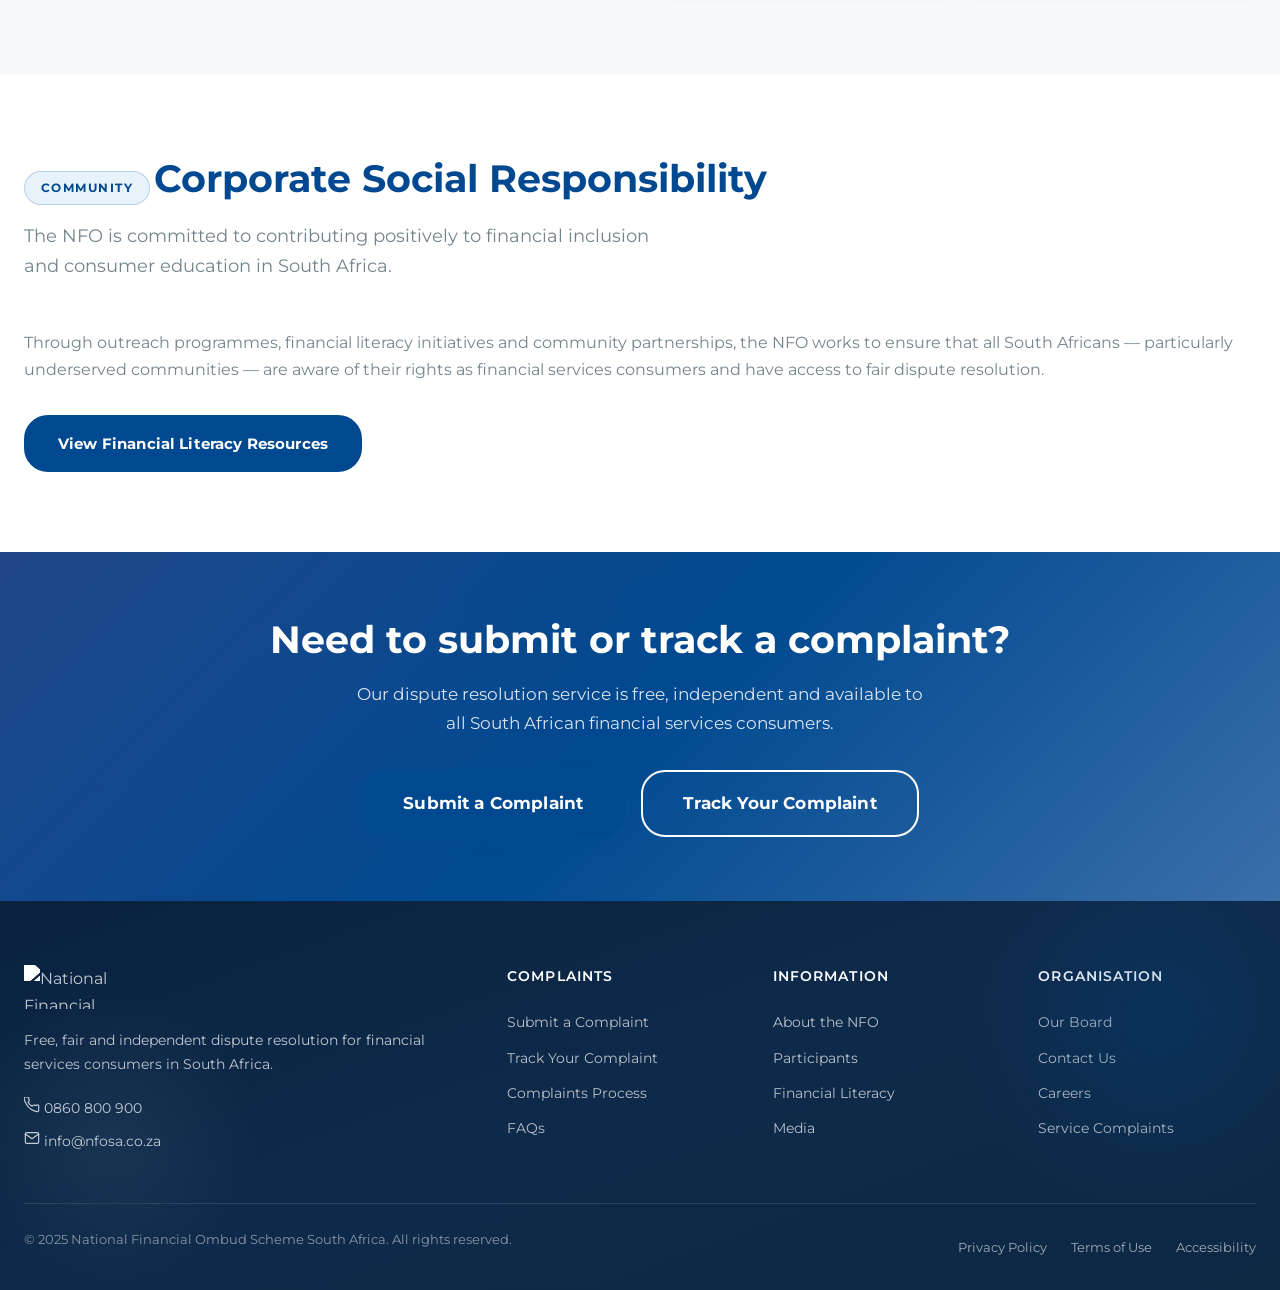
==== commit b6e869a9: "Add WhatsApp contact button and footer link - Floating green WhatsApp button fixed bottom-right with" ====
--- a/about.html
+++ b/about.html
@@ -9,7 +9,7 @@
   <link rel="preconnect" href="https://fonts.googleapis.com">
   <link rel="preconnect" href="https://fonts.gstatic.com" crossorigin>
   <link href="https://fonts.googleapis.com/css2?family=Montserrat:wght@300;400;500;600;700;800&display=swap" rel="stylesheet">
-  <link rel="stylesheet" href="styles.css?v=4">
+  <link rel="stylesheet" href="styles.css?v=6">
   <link rel="stylesheet" href="design.css?v=4">
   <script type="application/ld+json">
   {
@@ -37,6 +37,7 @@
     <div class="container">
       <div class="nav-upper__contact">
         <a href="tel:+27860800900"><svg width="14" height="14" fill="none" stroke="currentColor" stroke-width="2" viewBox="0 0 24 24"><path d="M22 16.92v3a2 2 0 01-2.18 2 19.79 19.79 0 01-8.63-3.07A19.5 19.5 0 013.07 9.81 19.79 19.79 0 01.1 1.18 2 2 0 012.08 0h3a2 2 0 012 1.72 12.84 12.84 0 00.7 2.81 2 2 0 01-.45 2.11L6.09 7.91a16 16 0 006 6l1.27-1.27a2 2 0 012.11-.45 12.84 12.84 0 002.81.7A2 2 0 0122 14.92z"/></svg>0860 800 900</a>
+            <a href="https://wa.me/27765748055" target="_blank" rel="noopener noreferrer" style="color:rgba(255,255,255,.8); display:flex; align-items:center; gap:.45rem; margin-bottom:.4rem; font-size:.88rem;"><svg width="16" height="16" viewBox="0 0 24 24" fill="currentColor" aria-hidden="true"><path d="M17.472 14.382c-.297-.149-1.758-.867-2.03-.967-.273-.099-.471-.148-.67.15-.197.297-.767.966-.94 1.164-.173.199-.347.223-.644.075-.297-.15-1.255-.463-2.39-1.475-.883-.788-1.48-1.761-1.653-2.059-.173-.297-.018-.458.13-.606.134-.133.298-.347.446-.52.149-.174.198-.298.298-.497.099-.198.05-.371-.025-.52-.075-.149-.669-1.612-.916-2.207-.242-.579-.487-.5-.669-.51-.173-.008-.371-.01-.57-.01-.198 0-.52.074-.792.372-.272.297-1.04 1.016-1.04 2.479 0 1.462 1.065 2.875 1.213 3.074.149.198 2.096 3.2 5.077 4.487.709.306 1.262.489 1.694.625.712.227 1.36.195 1.871.118.571-.085 1.758-.719 2.006-1.413.248-.694.248-1.289.173-1.413-.074-.124-.272-.198-.57-.347m-5.421 7.403h-.004a9.87 9.87 0 01-5.031-1.378l-.361-.214-3.741.982.998-3.648-.235-.374a9.86 9.86 0 01-1.51-5.26c.001-5.45 4.436-9.884 9.888-9.884 2.64 0 5.122 1.03 6.988 2.898a9.825 9.825 0 012.893 6.994c-.003 5.45-4.437 9.884-9.885 9.884m8.413-18.297A11.815 11.815 0 0012.05 0C5.495 0 .16 5.335.157 11.892c0 2.096.547 4.142 1.588 5.945L.057 24l6.305-1.654a11.882 11.882 0 005.683 1.448h.005c6.554 0 11.89-5.335 11.893-11.893a11.821 11.821 0 00-3.48-8.413z"/></svg> WhatsApp +27 76 574 8055</a>
         <a href="mailto:info@nfosa.co.za"><svg width="14" height="14" fill="none" stroke="currentColor" stroke-width="2" viewBox="0 0 24 24"><path d="M4 4h16c1.1 0 2 .9 2 2v12c0 1.1-.9 2-2 2H4c-1.1 0-2-.9-2-2V6c0-1.1.9-2 2-2z"/><polyline points="22,6 12,13 2,6"/></svg>info@nfosa.co.za</a>
       </div>
       <div class="nav-upper__links">
@@ -432,5 +433,14 @@
 </div>
 
 <script src="main.js?v=4" defer></script>
+
+  <!-- WhatsApp floating button -->
+  <a href="https://wa.me/27765748055" target="_blank" rel="noopener noreferrer"
+     class="wa-float" aria-label="Chat with us on WhatsApp">
+    <span class="wa-float__label">Chat with us</span>
+    <span class="wa-float__btn">
+      <svg viewBox="0 0 24 24" fill="white" aria-hidden="true"><path d="M17.472 14.382c-.297-.149-1.758-.867-2.03-.967-.273-.099-.471-.148-.67.15-.197.297-.767.966-.94 1.164-.173.199-.347.223-.644.075-.297-.15-1.255-.463-2.39-1.475-.883-.788-1.48-1.761-1.653-2.059-.173-.297-.018-.458.13-.606.134-.133.298-.347.446-.52.149-.174.198-.298.298-.497.099-.198.05-.371-.025-.52-.075-.149-.669-1.612-.916-2.207-.242-.579-.487-.5-.669-.51-.173-.008-.371-.01-.57-.01-.198 0-.52.074-.792.372-.272.297-1.04 1.016-1.04 2.479 0 1.462 1.065 2.875 1.213 3.074.149.198 2.096 3.2 5.077 4.487.709.306 1.262.489 1.694.625.712.227 1.36.195 1.871.118.571-.085 1.758-.719 2.006-1.413.248-.694.248-1.289.173-1.413-.074-.124-.272-.198-.57-.347m-5.421 7.403h-.004a9.87 9.87 0 01-5.031-1.378l-.361-.214-3.741.982.998-3.648-.235-.374a9.86 9.86 0 01-1.51-5.26c.001-5.45 4.436-9.884 9.888-9.884 2.64 0 5.122 1.03 6.988 2.898a9.825 9.825 0 012.893 6.994c-.003 5.45-4.437 9.884-9.885 9.884m8.413-18.297A11.815 11.815 0 0012.05 0C5.495 0 .16 5.335.157 11.892c0 2.096.547 4.142 1.588 5.945L.057 24l6.305-1.654a11.882 11.882 0 005.683 1.448h.005c6.554 0 11.89-5.335 11.893-11.893a11.821 11.821 0 00-3.48-8.413z"/></svg>
+    </span>
+  </a>
 </body>
 </html>
--- a/styles.css
+++ b/styles.css
@@ -249,7 +249,11 @@
   margin-bottom: 1.5rem;
 }
 .hero h1 { color: var(--white); margin-bottom: 1.5rem; }
-.hero h1 span { color: var(--gold); }
+.hero h1 span {
+  color: var(--white);
+  border-bottom: 3px solid var(--teal-mid);
+  padding-bottom: .05em;
+}
 .hero__sub { font-size: 1.1rem; color: rgba(255,255,255,.9); margin-bottom: 2.5rem; max-width: 500px; }
 .hero__actions { display: flex; flex-wrap: wrap; gap: 1rem; margin-bottom: 3rem; }
 .hero__stats { display: flex; gap: 2.5rem; padding-top: 2rem; border-top: 1px solid rgba(255,255,255,.15); }
@@ -486,6 +490,70 @@
 .footer-social svg { width: 16px; height: 16px; color: var(--white); }
 
 /* ─────────────────────────────────────────
+   WHATSAPP FLOATING BUTTON
+───────────────────────────────────────── */
+.wa-float {
+  position: fixed;
+  bottom: 2rem;
+  right: 2rem;
+  z-index: 9000;
+  display: flex;
+  align-items: center;
+  gap: .75rem;
+  text-decoration: none;
+}
+.wa-float__btn {
+  width: 58px;
+  height: 58px;
+  border-radius: 50%;
+  background: #25D366;
+  display: flex;
+  align-items: center;
+  justify-content: center;
+  box-shadow: 0 4px 20px rgba(37,211,102,.45);
+  transition: transform .2s ease, box-shadow .2s ease;
+  flex-shrink: 0;
+}
+.wa-float__btn svg { width: 30px; height: 30px; }
+.wa-float:hover .wa-float__btn {
+  transform: scale(1.08);
+  box-shadow: 0 6px 28px rgba(37,211,102,.6);
+}
+.wa-float__label {
+  background: var(--text-dark);
+  color: var(--white);
+  font-size: .8rem;
+  font-weight: 600;
+  padding: .45rem .9rem;
+  border-radius: var(--r-xl);
+  white-space: nowrap;
+  opacity: 0;
+  transform: translateX(8px);
+  transition: opacity .2s ease, transform .2s ease;
+  pointer-events: none;
+}
+.wa-float:hover .wa-float__label,
+.wa-float:focus .wa-float__label {
+  opacity: 1;
+  transform: translateX(0);
+}
+
+/* Pulse ring */
+.wa-float__btn::after {
+  content: '';
+  position: absolute;
+  width: 58px;
+  height: 58px;
+  border-radius: 50%;
+  border: 2px solid #25D366;
+  animation: wa-pulse 2.4s ease-out infinite;
+}
+@keyframes wa-pulse {
+  0%   { transform: scale(1);   opacity: .6; }
+  100% { transform: scale(1.7); opacity: 0; }
+}
+
+/* ─────────────────────────────────────────
    SKIP LINK
 ───────────────────────────────────────── */
 .skip-link {
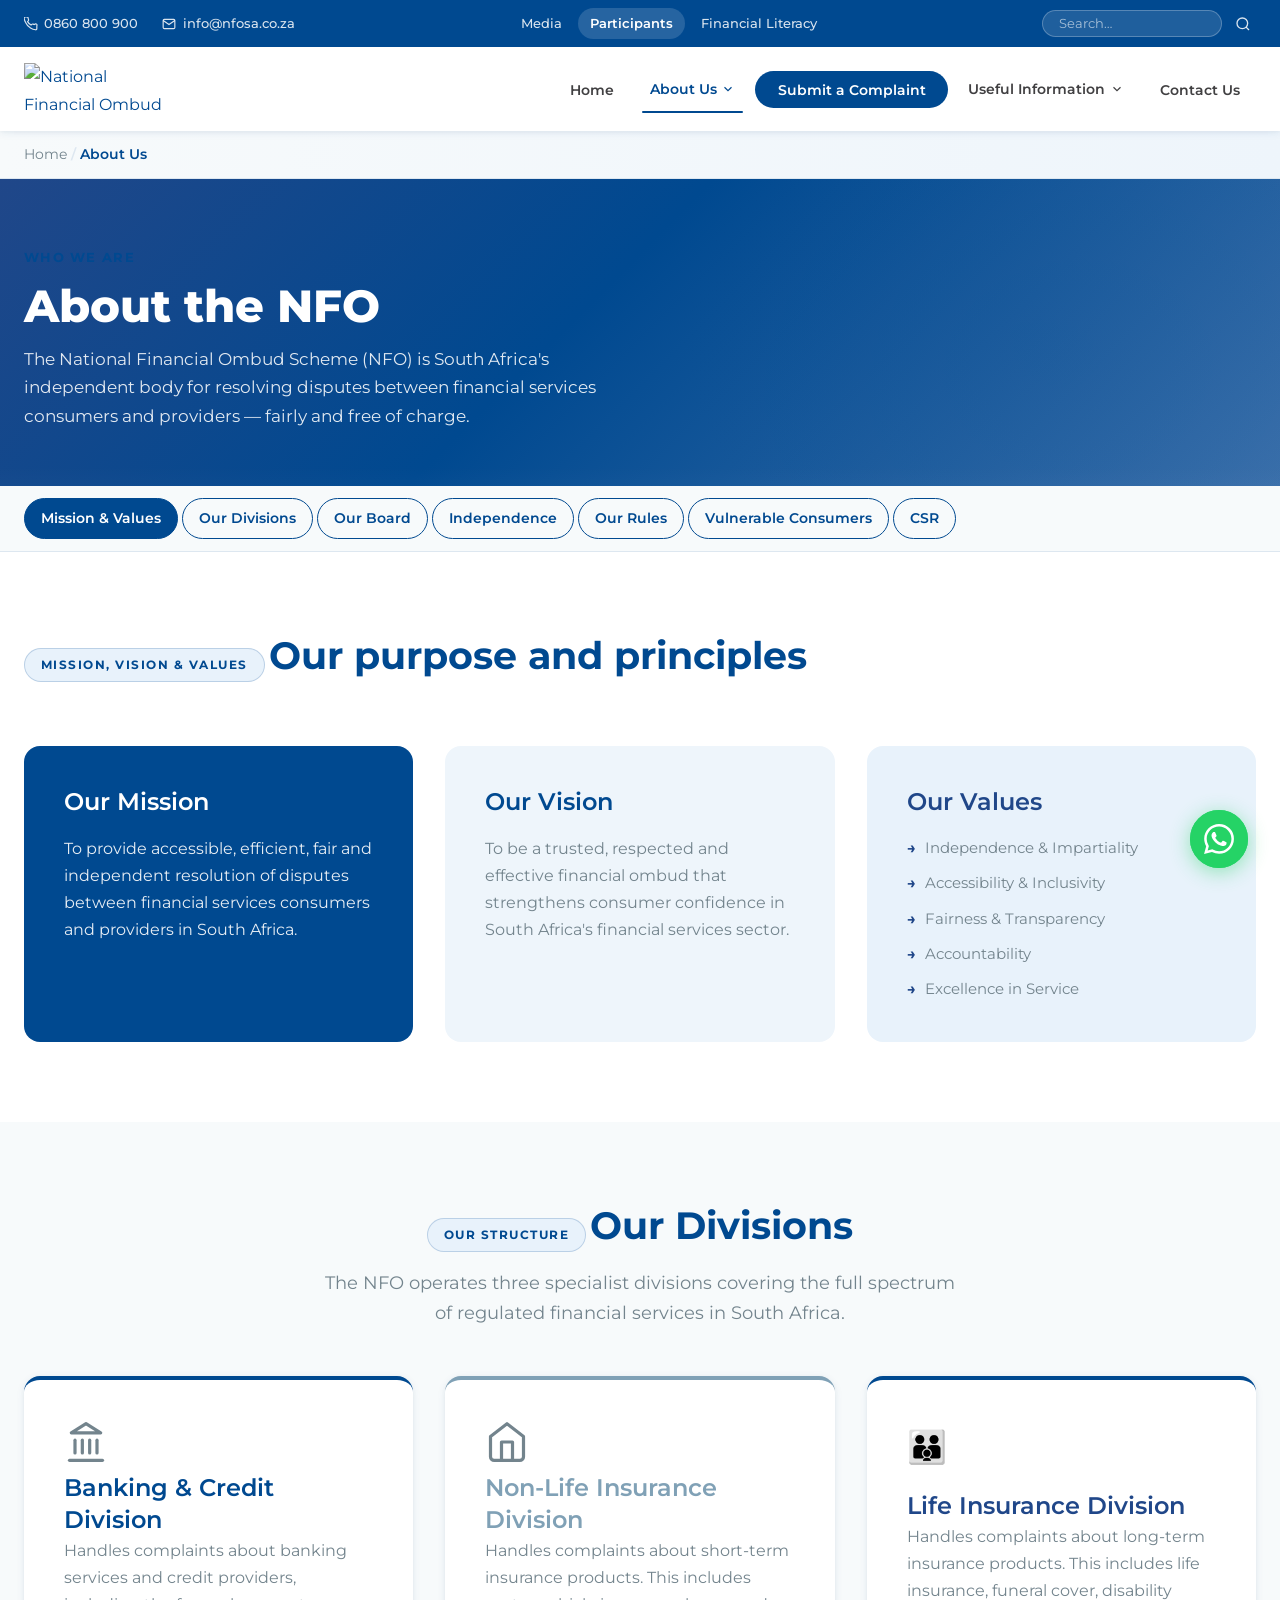
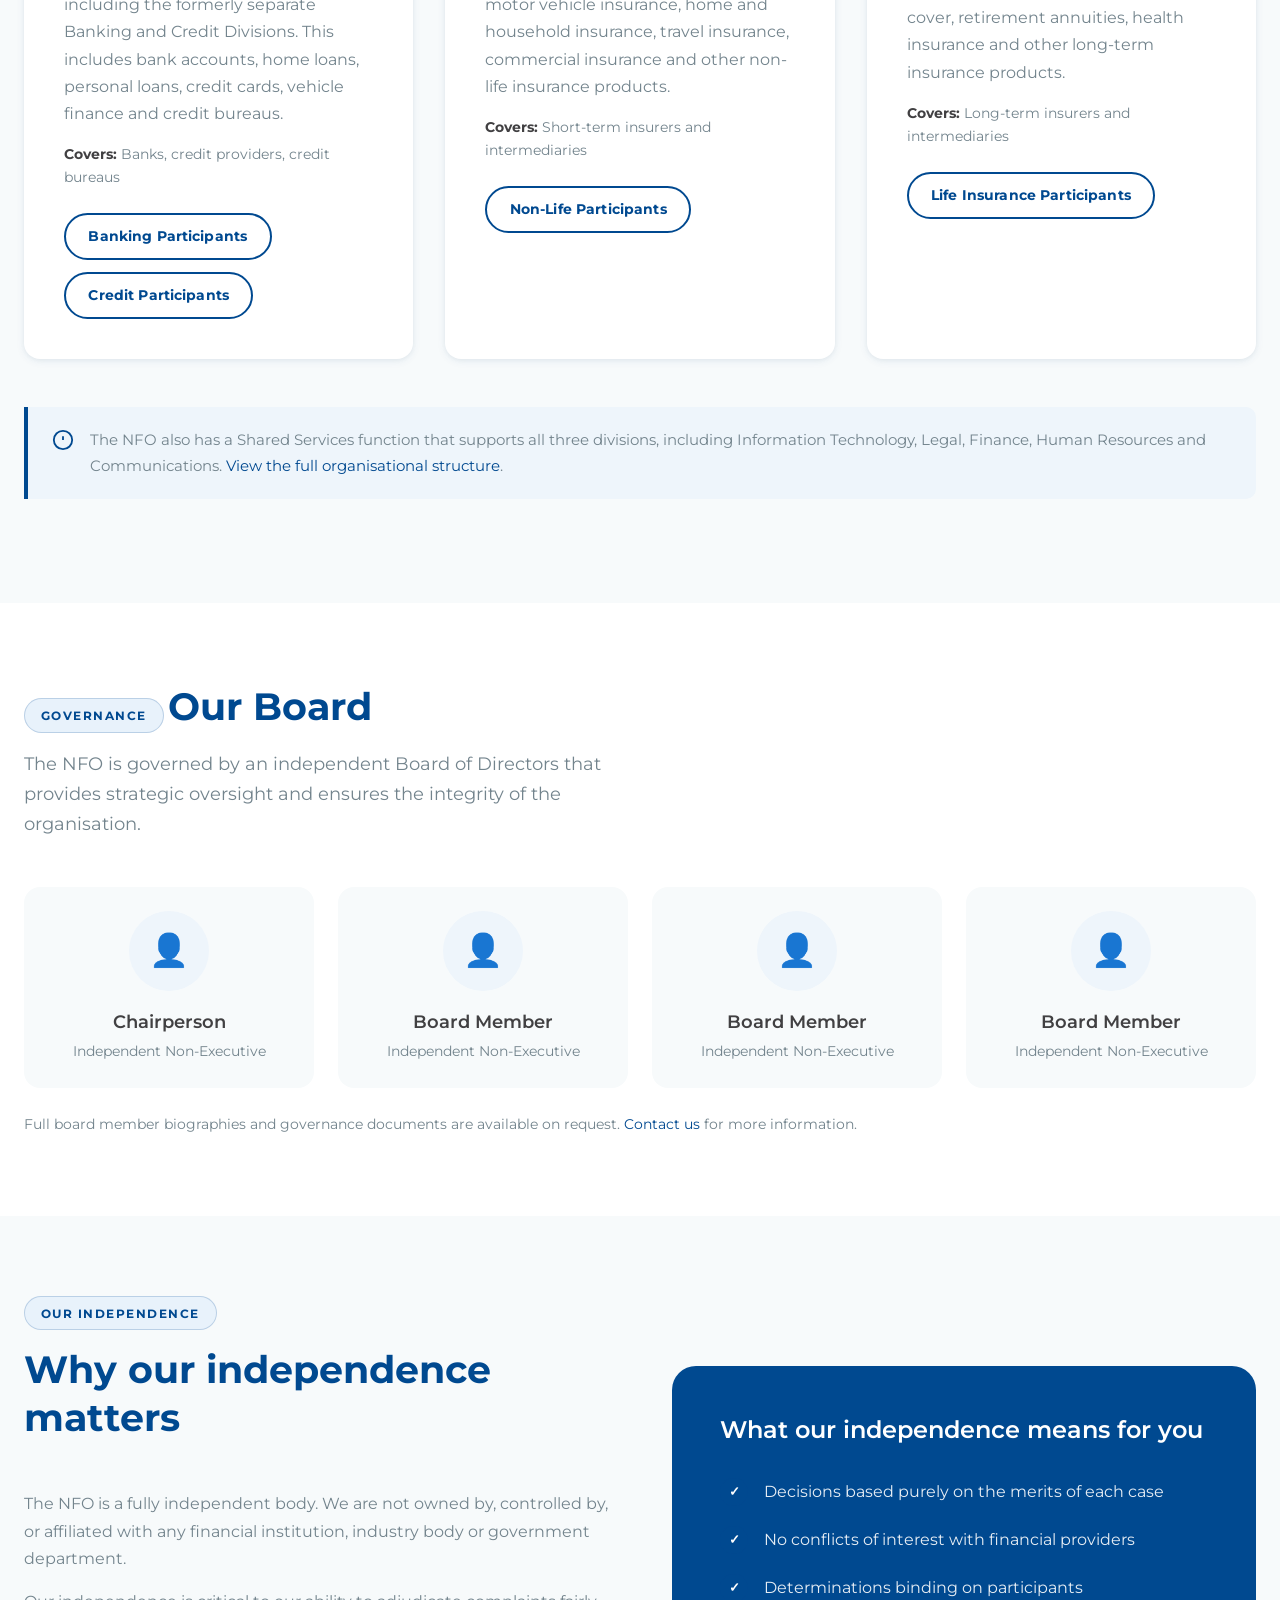
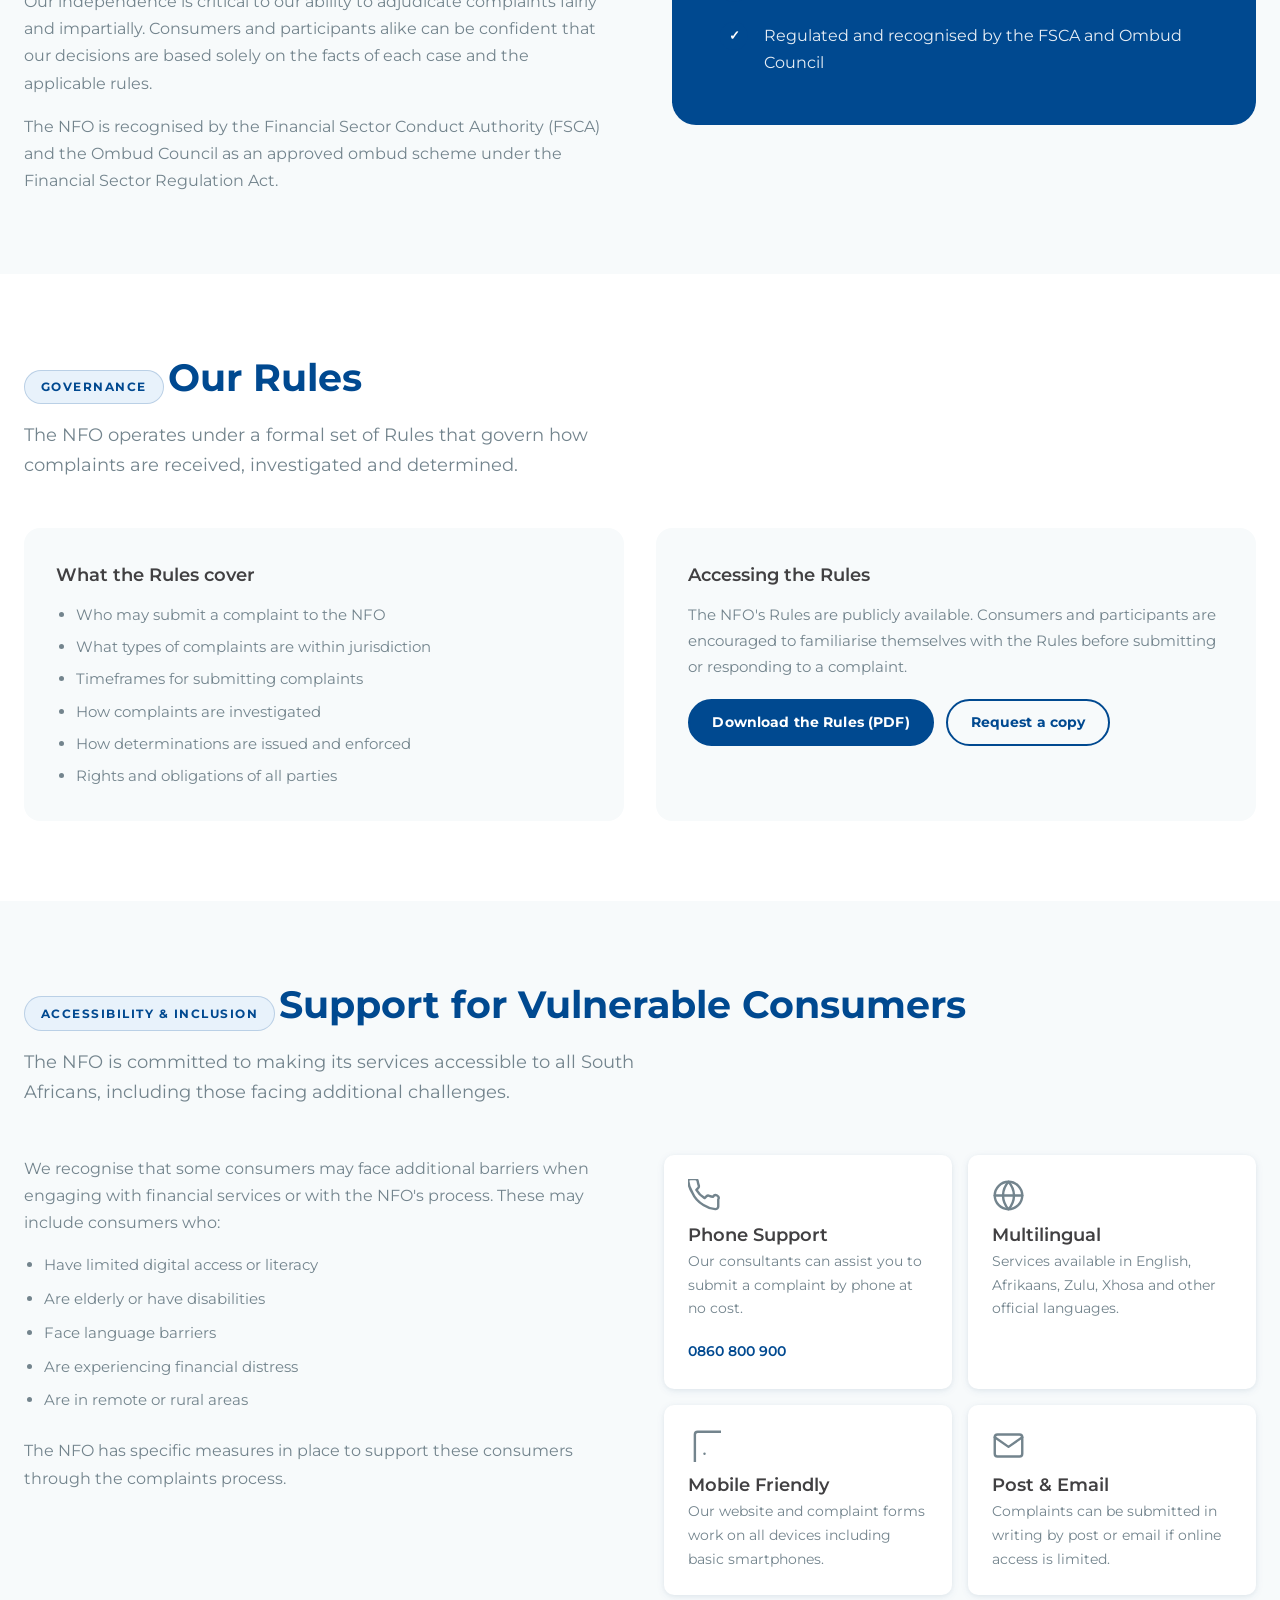
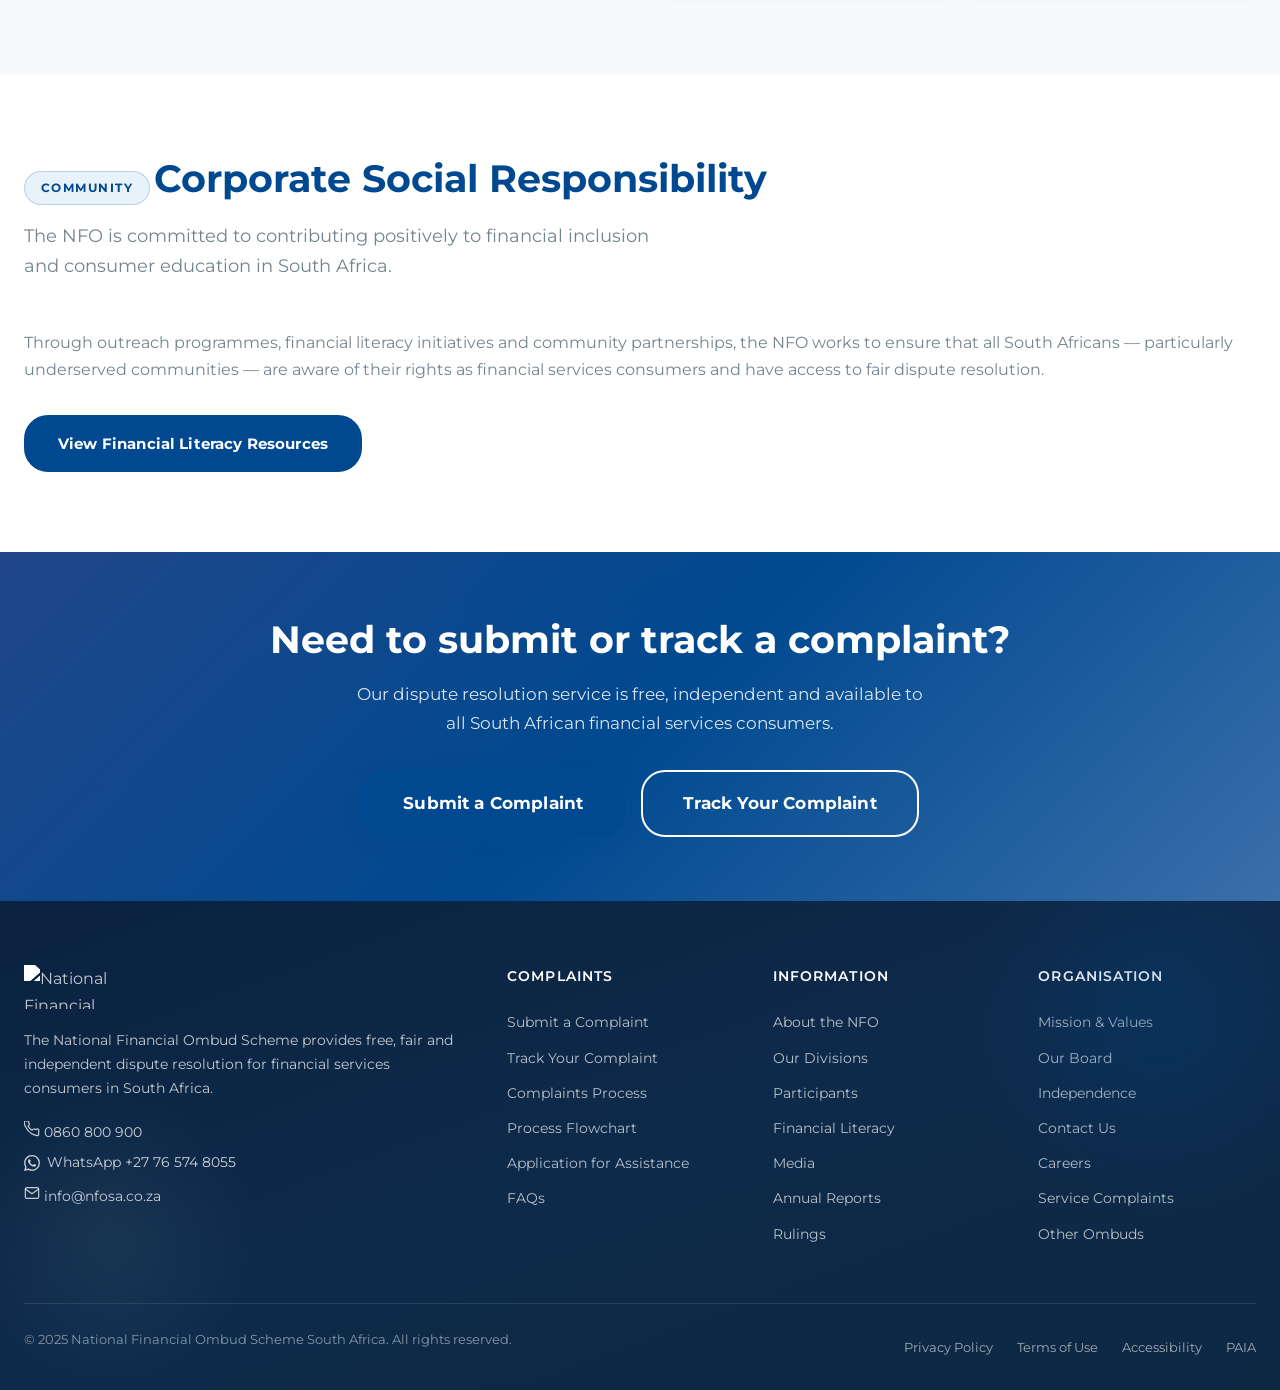
==== commit 196594a3: "Standardise header and footer across all 11 pages - Replace every page's header with the canonical i" ====
--- a/about.html
+++ b/about.html
@@ -33,58 +33,80 @@
 <a class="skip-link" href="#main-content">Skip to main content</a>
 
 <header class="site-header" role="banner">
-  <div class="nav-upper" role="navigation" aria-label="Secondary navigation">
-    <div class="container">
-      <div class="nav-upper__contact">
-        <a href="tel:+27860800900"><svg width="14" height="14" fill="none" stroke="currentColor" stroke-width="2" viewBox="0 0 24 24"><path d="M22 16.92v3a2 2 0 01-2.18 2 19.79 19.79 0 01-8.63-3.07A19.5 19.5 0 013.07 9.81 19.79 19.79 0 01.1 1.18 2 2 0 012.08 0h3a2 2 0 012 1.72 12.84 12.84 0 00.7 2.81 2 2 0 01-.45 2.11L6.09 7.91a16 16 0 006 6l1.27-1.27a2 2 0 012.11-.45 12.84 12.84 0 002.81.7A2 2 0 0122 14.92z"/></svg>0860 800 900</a>
-            <a href="https://wa.me/27765748055" target="_blank" rel="noopener noreferrer" style="color:rgba(255,255,255,.8); display:flex; align-items:center; gap:.45rem; margin-bottom:.4rem; font-size:.88rem;"><svg width="16" height="16" viewBox="0 0 24 24" fill="currentColor" aria-hidden="true"><path d="M17.472 14.382c-.297-.149-1.758-.867-2.03-.967-.273-.099-.471-.148-.67.15-.197.297-.767.966-.94 1.164-.173.199-.347.223-.644.075-.297-.15-1.255-.463-2.39-1.475-.883-.788-1.48-1.761-1.653-2.059-.173-.297-.018-.458.13-.606.134-.133.298-.347.446-.52.149-.174.198-.298.298-.497.099-.198.05-.371-.025-.52-.075-.149-.669-1.612-.916-2.207-.242-.579-.487-.5-.669-.51-.173-.008-.371-.01-.57-.01-.198 0-.52.074-.792.372-.272.297-1.04 1.016-1.04 2.479 0 1.462 1.065 2.875 1.213 3.074.149.198 2.096 3.2 5.077 4.487.709.306 1.262.489 1.694.625.712.227 1.36.195 1.871.118.571-.085 1.758-.719 2.006-1.413.248-.694.248-1.289.173-1.413-.074-.124-.272-.198-.57-.347m-5.421 7.403h-.004a9.87 9.87 0 01-5.031-1.378l-.361-.214-3.741.982.998-3.648-.235-.374a9.86 9.86 0 01-1.51-5.26c.001-5.45 4.436-9.884 9.888-9.884 2.64 0 5.122 1.03 6.988 2.898a9.825 9.825 0 012.893 6.994c-.003 5.45-4.437 9.884-9.885 9.884m8.413-18.297A11.815 11.815 0 0012.05 0C5.495 0 .16 5.335.157 11.892c0 2.096.547 4.142 1.588 5.945L.057 24l6.305-1.654a11.882 11.882 0 005.683 1.448h.005c6.554 0 11.89-5.335 11.893-11.893a11.821 11.821 0 00-3.48-8.413z"/></svg> WhatsApp +27 76 574 8055</a>
-        <a href="mailto:info@nfosa.co.za"><svg width="14" height="14" fill="none" stroke="currentColor" stroke-width="2" viewBox="0 0 24 24"><path d="M4 4h16c1.1 0 2 .9 2 2v12c0 1.1-.9 2-2 2H4c-1.1 0-2-.9-2-2V6c0-1.1.9-2 2-2z"/><polyline points="22,6 12,13 2,6"/></svg>info@nfosa.co.za</a>
-      </div>
-      <div class="nav-upper__links">
-        <a href="media.html">Media</a>
-        <a href="participants.html" class="highlight">Participants</a>
-        <a href="financial-literacy.html">Financial Literacy</a>
-      </div>
-      <form class="nav-search" role="search" aria-label="Site search">
-        <input type="search" placeholder="Search…" aria-label="Search the site">
-        <button type="submit" aria-label="Submit search"><svg width="16" height="16" fill="none" stroke="currentColor" stroke-width="2" viewBox="0 0 24 24"><circle cx="11" cy="11" r="8"/><line x1="21" y1="21" x2="16.65" y2="16.65"/></svg></button>
-      </form>
-    </div>
-  </div>
-  <nav class="nav-lower" aria-label="Primary navigation">
-    <div class="container">
-      <a href="index.html" class="nav-logo" aria-label="NFO SA – Home">
-        <img src="https://nfosa.co.za/wp-content/uploads/2024/02/NFO-Logo.png" alt="National Financial Ombud Scheme South Africa" width="140" height="52">
-      </a>
-      <button class="nav-toggle" aria-expanded="false" aria-controls="primary-nav" aria-label="Toggle menu"><span></span><span></span><span></span></button>
-      <ul class="nav-primary" id="primary-nav" role="list">
-        <li><a href="index.html">Home</a></li>
-        <li class="nav-item">
-          <a href="about.html" class="active">About Us <svg fill="none" stroke="currentColor" stroke-width="2" viewBox="0 0 24 24" aria-hidden="true"><polyline points="6 9 12 15 18 9"/></svg></a>
-          <ul class="nav-dropdown" role="list">
-            <li><a href="#mission">Mission, Vision &amp; Values</a></li>
-            <li><a href="#divisions">Our Divisions</a></li>
-            <li><a href="#board">Our Board</a></li>
-            <li><a href="#independence">Independence</a></li>
-            <li><a href="#rules">Our Rules</a></li>
-            <li><a href="#vulnerable">Vulnerable Consumers</a></li>
-            <li><a href="#csr">CSR</a></li>
-          </ul>
-        </li>
-        <li><a href="submit-complaint.html" class="nav-cta">Submit a Complaint</a></li>
-        <li class="nav-item">
-          <a href="useful-information.html">Useful Information <svg fill="none" stroke="currentColor" stroke-width="2" viewBox="0 0 24 24" aria-hidden="true"><polyline points="6 9 12 15 18 9"/></svg></a>
-          <ul class="nav-dropdown" role="list">
-            <li><a href="complaints-process.html">Complaints Process</a></li>
-            <li><a href="track-complaint.html">Track Your Complaint</a></li>
-            <li><a href="faqs.html">FAQs</a></li>
-          </ul>
-        </li>
-        <li><a href="contact.html">Contact Us</a></li>
-      </ul>
-    </div>
-  </nav>
-</header>
+
+    <!-- Upper nav -->
+    <div class="nav-upper" role="navigation" aria-label="Secondary navigation">
+      <div class="container">
+        <div class="nav-upper__contact">
+          <a href="tel:+27860800900" aria-label="Call us on 0860 800 900">
+            <svg width="14" height="14" fill="none" stroke="currentColor" stroke-width="2" viewBox="0 0 24 24" aria-hidden="true"><path d="M22 16.92v3a2 2 0 01-2.18 2 19.79 19.79 0 01-8.63-3.07A19.5 19.5 0 013.07 9.81 19.79 19.79 0 01.1 1.18 2 2 0 012.08 0h3a2 2 0 012 1.72 12.84 12.84 0 00.7 2.81 2 2 0 01-.45 2.11L6.09 7.91a16 16 0 006 6l1.27-1.27a2 2 0 012.11-.45 12.84 12.84 0 002.81.7A2 2 0 0122 14.92z"/></svg>
+            0860 800 900
+          </a>
+          <a href="mailto:info@nfosa.co.za" aria-label="Email us at info@nfosa.co.za">
+            <svg width="14" height="14" fill="none" stroke="currentColor" stroke-width="2" viewBox="0 0 24 24" aria-hidden="true"><path d="M4 4h16c1.1 0 2 .9 2 2v12c0 1.1-.9 2-2 2H4c-1.1 0-2-.9-2-2V6c0-1.1.9-2 2-2z"/><polyline points="22,6 12,13 2,6"/></svg>
+            info@nfosa.co.za
+          </a>
+        </div>
+        <div class="nav-upper__links">
+          <a href="media.html">Media</a>
+          <a href="participants.html" class="highlight">Participants</a>
+          <a href="financial-literacy.html">Financial Literacy</a>
+        </div>
+        <form class="nav-search" role="search" aria-label="Site search">
+          <input type="search" placeholder="Search…" aria-label="Search the site">
+          <button type="submit" aria-label="Submit search">
+            <svg width="16" height="16" fill="none" stroke="currentColor" stroke-width="2" viewBox="0 0 24 24"><circle cx="11" cy="11" r="8"/><line x1="21" y1="21" x2="16.65" y2="16.65"/></svg>
+          </button>
+        </form>
+      </div>
+    </div>
+
+    <!-- Lower nav -->
+    <nav class="nav-lower" aria-label="Primary navigation">
+      <div class="container">
+        <a href="index.html" class="nav-logo" aria-label="NFO SA – Home">
+          <img src="https://nfosa.co.za/wp-content/uploads/2024/02/NFO-Logo.png" alt="National Financial Ombud Scheme South Africa" width="140" height="52">
+        </a>
+        <button class="nav-toggle" aria-expanded="false" aria-controls="primary-nav" aria-label="Toggle menu">
+          <span></span><span></span><span></span>
+        </button>
+        <ul class="nav-primary" id="primary-nav" role="list">
+          <li><a href="index.html">Home</a></li>
+          <li class="nav-item">
+            <a href="about.html" class="active">
+              About Us
+              <svg fill="none" stroke="currentColor" stroke-width="2" viewBox="0 0 24 24" aria-hidden="true"><polyline points="6 9 12 15 18 9"/></svg>
+            </a>
+            <ul class="nav-dropdown" role="list">
+              <li><a href="about.html#mission">Mission, Vision &amp; Values</a></li>
+              <li><a href="about.html#divisions">Our Divisions</a></li>
+              <li><a href="about.html#board">Our Board</a></li>
+              <li><a href="about.html#independence">Independence</a></li>
+              <li><a href="about.html#rules">Our Rules</a></li>
+              <li><a href="about.html#vulnerable">Vulnerable Consumers</a></li>
+              <li><a href="about.html#csr">CSR</a></li>
+            </ul>
+          </li>
+          <li><a href="submit-complaint.html" class="nav-cta">Submit a Complaint</a></li>
+          <li class="nav-item">
+            <a href="useful-information.html">
+              Useful Information
+              <svg fill="none" stroke="currentColor" stroke-width="2" viewBox="0 0 24 24" aria-hidden="true"><polyline points="6 9 12 15 18 9"/></svg>
+            </a>
+            <ul class="nav-dropdown" role="list">
+              <li><a href="complaints-process.html">Complaints Process</a></li>
+              <li><a href="track-complaint.html">Track Your Complaint</a></li>
+              <li><a href="faqs.html">FAQs</a></li>
+              <li><a href="useful-information.html#ombuds">Other Ombuds &amp; Trade Bodies</a></li>
+              <li><a href="media.html#rulings">Rulings</a></li>
+              <li><a href="media.html#case-studies">Case Studies</a></li>
+            </ul>
+          </li>
+          <li><a href="contact.html">Contact Us</a></li>
+        </ul>
+      </div>
+    </nav>
+  </header>
 
 <main id="main-content">
 
@@ -380,52 +402,66 @@
 </main>
 
 <footer class="site-footer" role="contentinfo">
-  <div class="container">
-    <div class="footer-grid">
-      <div class="footer-col">
-        <div class="footer-logo"><img src="https://nfosa.co.za/wp-content/uploads/2024/02/NFO-Logo.png" alt="National Financial Ombud Scheme South Africa" width="120" height="44"></div>
-        <p>Free, fair and independent dispute resolution for financial services consumers in South Africa.</p>
-        <div style="margin-top:1.25rem;">
-          <a href="tel:+27860800900" style="color:rgba(255,255,255,.8); display:block; margin-bottom:.4rem; font-size:.88rem;"><svg width="16" height="16" viewBox="0 0 24 24" fill="none" stroke="currentColor" stroke-width="1.75" stroke-linecap="round" stroke-linejoin="round" aria-hidden="true"><path d="M22 16.92v3a2 2 0 01-2.18 2 19.79 19.79 0 01-8.63-3.07A19.5 19.5 0 013.07 9.81 19.79 19.79 0 01.1 1.18 2 2 0 012.08 0h3a2 2 0 012 1.72 12.84 12.84 0 00.7 2.81 2 2 0 01-.45 2.11L6.09 7.91a16 16 0 006 6l1.27-1.27a2 2 0 012.11-.45 12.84 12.84 0 002.81.7A2 2 0 0122 14.92z"/></svg> 0860 800 900</a>
-          <a href="mailto:info@nfosa.co.za" style="color:rgba(255,255,255,.8); font-size:.88rem;"><svg width="16" height="16" viewBox="0 0 24 24" fill="none" stroke="currentColor" stroke-width="1.75" stroke-linecap="round" stroke-linejoin="round" aria-hidden="true"><path d="M4 4h16c1.1 0 2 .9 2 2v12c0 1.1-.9 2-2 2H4c-1.1 0-2-.9-2-2V6c0-1.1.9-2 2-2z"/><polyline points="22,6 12,13 2,6"/></svg> info@nfosa.co.za</a>
-        </div>
-      </div>
-      <div class="footer-col">
-        <h5>Complaints</h5>
-        <ul>
-          <li><a href="submit-complaint.html">Submit a Complaint</a></li>
-          <li><a href="track-complaint.html">Track Your Complaint</a></li>
-          <li><a href="complaints-process.html">Complaints Process</a></li>
-          <li><a href="faqs.html">FAQs</a></li>
-        </ul>
-      </div>
-      <div class="footer-col">
-        <h5>Information</h5>
-        <ul>
-          <li><a href="about.html">About the NFO</a></li>
-          <li><a href="participants.html">Participants</a></li>
-          <li><a href="financial-literacy.html">Financial Literacy</a></li>
-          <li><a href="media.html">Media</a></li>
-        </ul>
-      </div>
-      <div class="footer-col">
-        <h5>Organisation</h5>
-        <ul>
-          <li><a href="#board">Our Board</a></li>
-          <li><a href="contact.html">Contact Us</a></li>
-          <li><a href="contact.html#careers">Careers</a></li>
-          <li><a href="contact.html#service-complaints">Service Complaints</a></li>
-        </ul>
-      </div>
-    </div>
-    <div class="footer-bottom">
-      <p>&copy; 2025 National Financial Ombud Scheme South Africa. All rights reserved.</p>
-      <div style="display:flex; gap:1.5rem; flex-wrap:wrap;">
-        <a href="/privacy-policy">Privacy Policy</a><a href="/terms">Terms of Use</a><a href="/accessibility">Accessibility</a>
-      </div>
-    </div>
-  </div>
-</footer>
+    <div class="container">
+      <div class="footer-grid">
+        <div class="footer-col">
+          <div class="footer-logo">
+            <img src="https://nfosa.co.za/wp-content/uploads/2024/02/NFO-Logo.png" alt="National Financial Ombud Scheme South Africa" width="120" height="44">
+          </div>
+          <p>The National Financial Ombud Scheme provides free, fair and independent dispute resolution for financial services consumers in South Africa.</p>
+          <div style="margin-top:1.25rem;">
+            <a href="tel:+27860800900" style="color:rgba(255,255,255,.8); display:block; margin-bottom:.4rem; font-size:.88rem;"><svg width="16" height="16" viewBox="0 0 24 24" fill="none" stroke="currentColor" stroke-width="1.75" stroke-linecap="round" stroke-linejoin="round" aria-hidden="true"><path d="M22 16.92v3a2 2 0 01-2.18 2 19.79 19.79 0 01-8.63-3.07A19.5 19.5 0 013.07 9.81 19.79 19.79 0 01.1 1.18 2 2 0 012.08 0h3a2 2 0 012 1.72 12.84 12.84 0 00.7 2.81 2 2 0 01-.45 2.11L6.09 7.91a16 16 0 006 6l1.27-1.27a2 2 0 012.11-.45 12.84 12.84 0 002.81.7A2 2 0 0122 14.92z"/></svg> 0860 800 900</a>
+            <a href="https://wa.me/27765748055" target="_blank" rel="noopener noreferrer" style="color:rgba(255,255,255,.8); display:flex; align-items:center; gap:.45rem; margin-bottom:.4rem; font-size:.88rem;"><svg width="16" height="16" viewBox="0 0 24 24" fill="currentColor" aria-hidden="true"><path d="M17.472 14.382c-.297-.149-1.758-.867-2.03-.967-.273-.099-.471-.148-.67.15-.197.297-.767.966-.94 1.164-.173.199-.347.223-.644.075-.297-.15-1.255-.463-2.39-1.475-.883-.788-1.48-1.761-1.653-2.059-.173-.297-.018-.458.13-.606.134-.133.298-.347.446-.52.149-.174.198-.298.298-.497.099-.198.05-.371-.025-.52-.075-.149-.669-1.612-.916-2.207-.242-.579-.487-.5-.669-.51-.173-.008-.371-.01-.57-.01-.198 0-.52.074-.792.372-.272.297-1.04 1.016-1.04 2.479 0 1.462 1.065 2.875 1.213 3.074.149.198 2.096 3.2 5.077 4.487.709.306 1.262.489 1.694.625.712.227 1.36.195 1.871.118.571-.085 1.758-.719 2.006-1.413.248-.694.248-1.289.173-1.413-.074-.124-.272-.198-.57-.347m-5.421 7.403h-.004a9.87 9.87 0 01-5.031-1.378l-.361-.214-3.741.982.998-3.648-.235-.374a9.86 9.86 0 01-1.51-5.26c.001-5.45 4.436-9.884 9.888-9.884 2.64 0 5.122 1.03 6.988 2.898a9.825 9.825 0 012.893 6.994c-.003 5.45-4.437 9.884-9.885 9.884m8.413-18.297A11.815 11.815 0 0012.05 0C5.495 0 .16 5.335.157 11.892c0 2.096.547 4.142 1.588 5.945L.057 24l6.305-1.654a11.882 11.882 0 005.683 1.448h.005c6.554 0 11.89-5.335 11.893-11.893a11.821 11.821 0 00-3.48-8.413z"/></svg> WhatsApp +27 76 574 8055</a>
+            <a href="mailto:info@nfosa.co.za" style="color:rgba(255,255,255,.8); font-size:.88rem;"><svg width="16" height="16" viewBox="0 0 24 24" fill="none" stroke="currentColor" stroke-width="1.75" stroke-linecap="round" stroke-linejoin="round" aria-hidden="true"><path d="M4 4h16c1.1 0 2 .9 2 2v12c0 1.1-.9 2-2 2H4c-1.1 0-2-.9-2-2V6c0-1.1.9-2 2-2z"/><polyline points="22,6 12,13 2,6"/></svg> info@nfosa.co.za</a>
+          </div>
+        </div>
+        <div class="footer-col">
+          <h5>Complaints</h5>
+          <ul>
+            <li><a href="submit-complaint.html">Submit a Complaint</a></li>
+            <li><a href="track-complaint.html">Track Your Complaint</a></li>
+            <li><a href="complaints-process.html">Complaints Process</a></li>
+            <li><a href="complaints-process.html#flowchart">Process Flowchart</a></li>
+            <li><a href="submit-complaint.html#assistance">Application for Assistance</a></li>
+            <li><a href="faqs.html">FAQs</a></li>
+          </ul>
+        </div>
+        <div class="footer-col">
+          <h5>Information</h5>
+          <ul>
+            <li><a href="about.html">About the NFO</a></li>
+            <li><a href="about.html#divisions">Our Divisions</a></li>
+            <li><a href="participants.html">Participants</a></li>
+            <li><a href="financial-literacy.html">Financial Literacy</a></li>
+            <li><a href="media.html">Media</a></li>
+            <li><a href="media.html#annual-reports">Annual Reports</a></li>
+            <li><a href="media.html#rulings">Rulings</a></li>
+          </ul>
+        </div>
+        <div class="footer-col">
+          <h5>Organisation</h5>
+          <ul>
+            <li><a href="about.html#mission">Mission &amp; Values</a></li>
+            <li><a href="about.html#board">Our Board</a></li>
+            <li><a href="about.html#independence">Independence</a></li>
+            <li><a href="contact.html">Contact Us</a></li>
+            <li><a href="contact.html#careers">Careers</a></li>
+            <li><a href="contact.html#service-complaints">Service Complaints</a></li>
+            <li><a href="useful-information.html#ombuds">Other Ombuds</a></li>
+          </ul>
+        </div>
+      </div>
+      <div class="footer-bottom">
+        <p>&copy; 2025 National Financial Ombud Scheme South Africa. All rights reserved.</p>
+        <div style="display:flex; gap:1.5rem; flex-wrap:wrap;">
+          <a href="/privacy-policy">Privacy Policy</a>
+          <a href="/terms">Terms of Use</a>
+          <a href="/accessibility">Accessibility</a>
+          <a href="/paia">PAIA</a>
+        </div>
+      </div>
+    </div>
+  </footer>
 
 <div class="mobile-cta-bar" role="complementary">
   <a href="submit-complaint.html" class="btn btn--primary">Submit Complaint</a>
